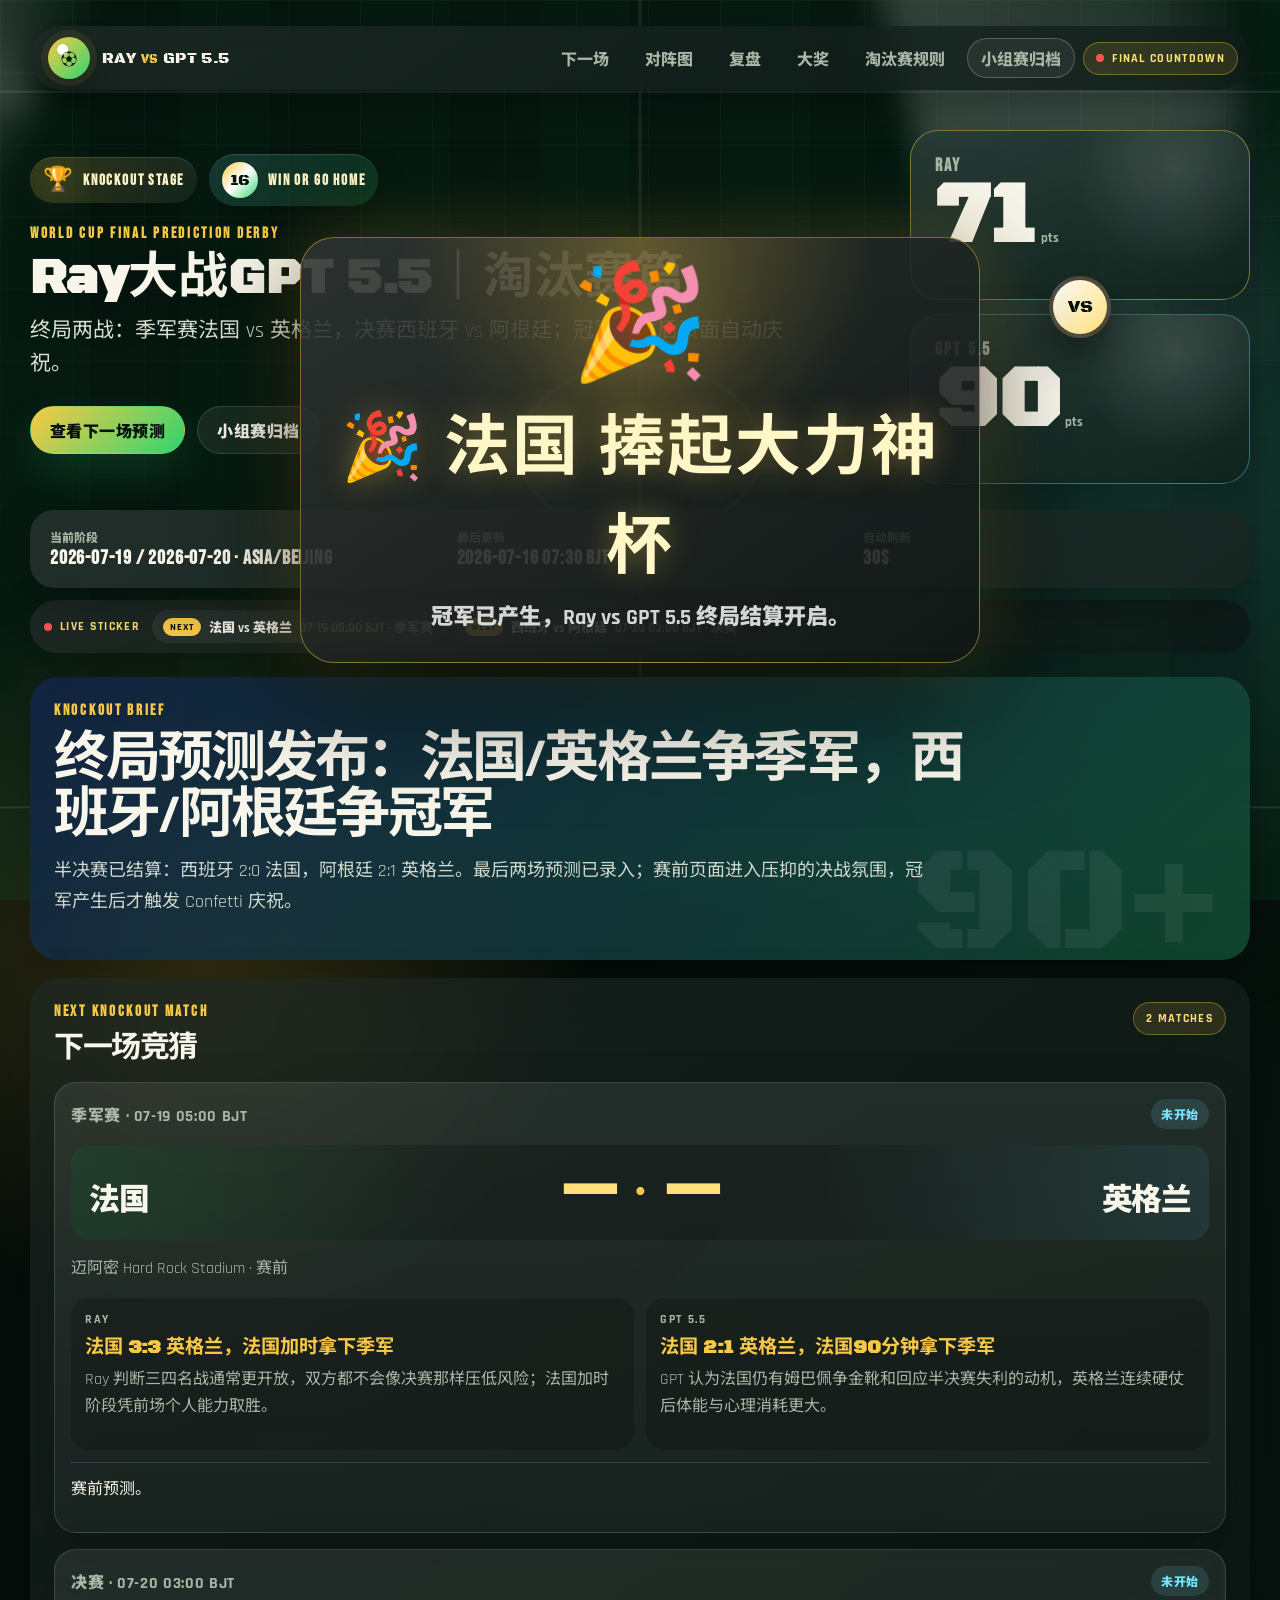
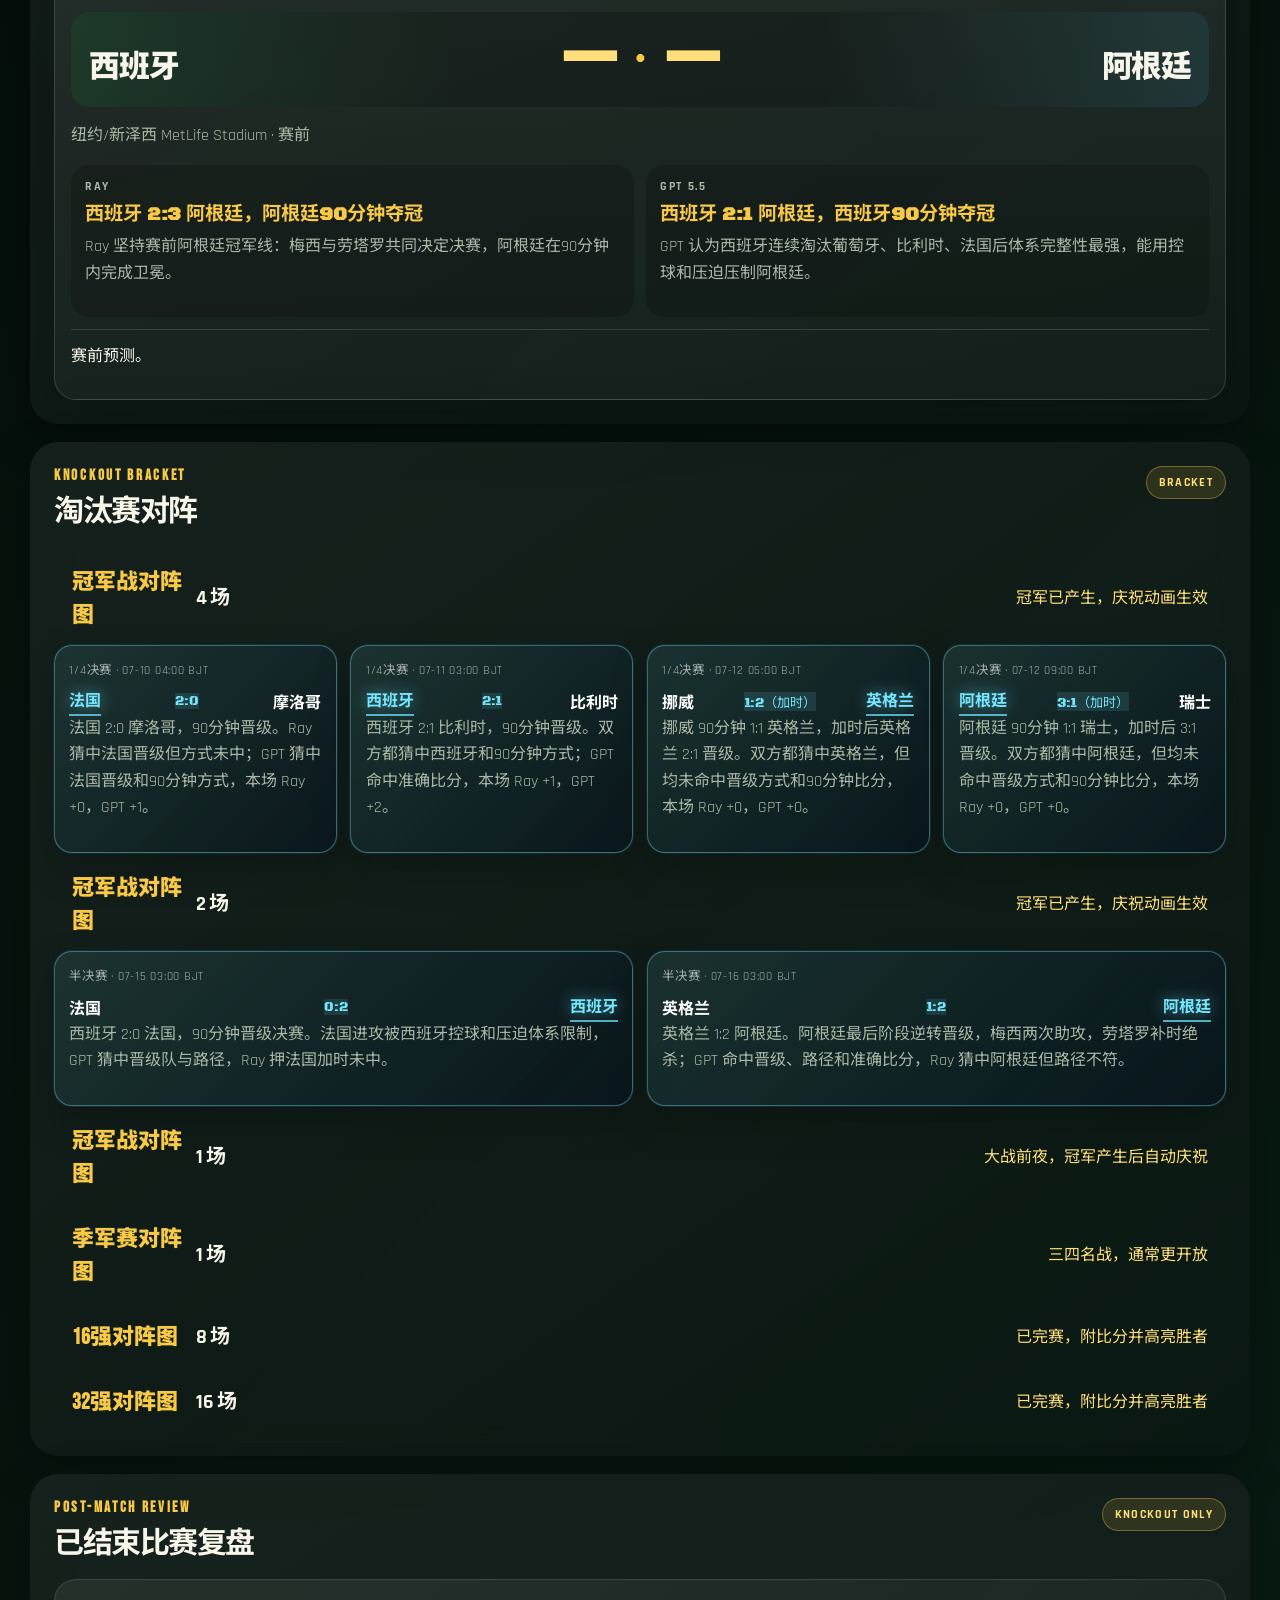
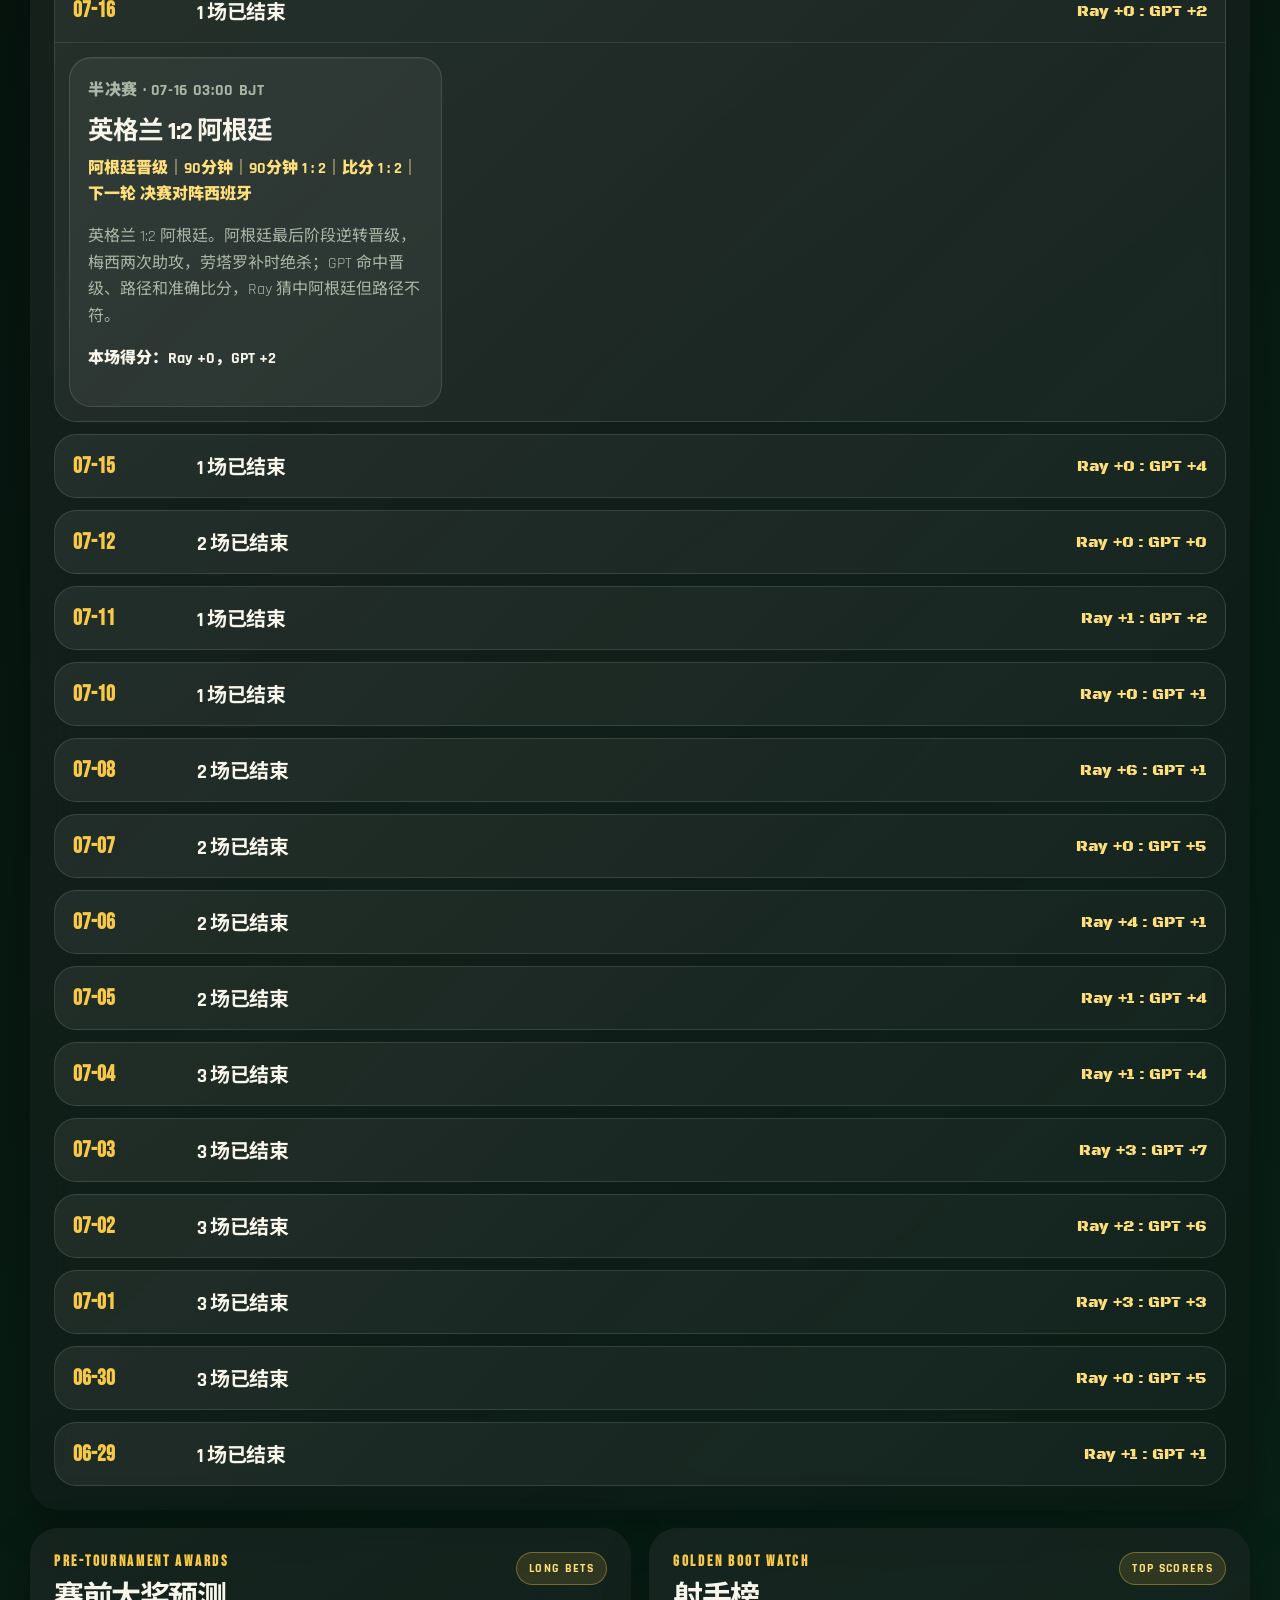
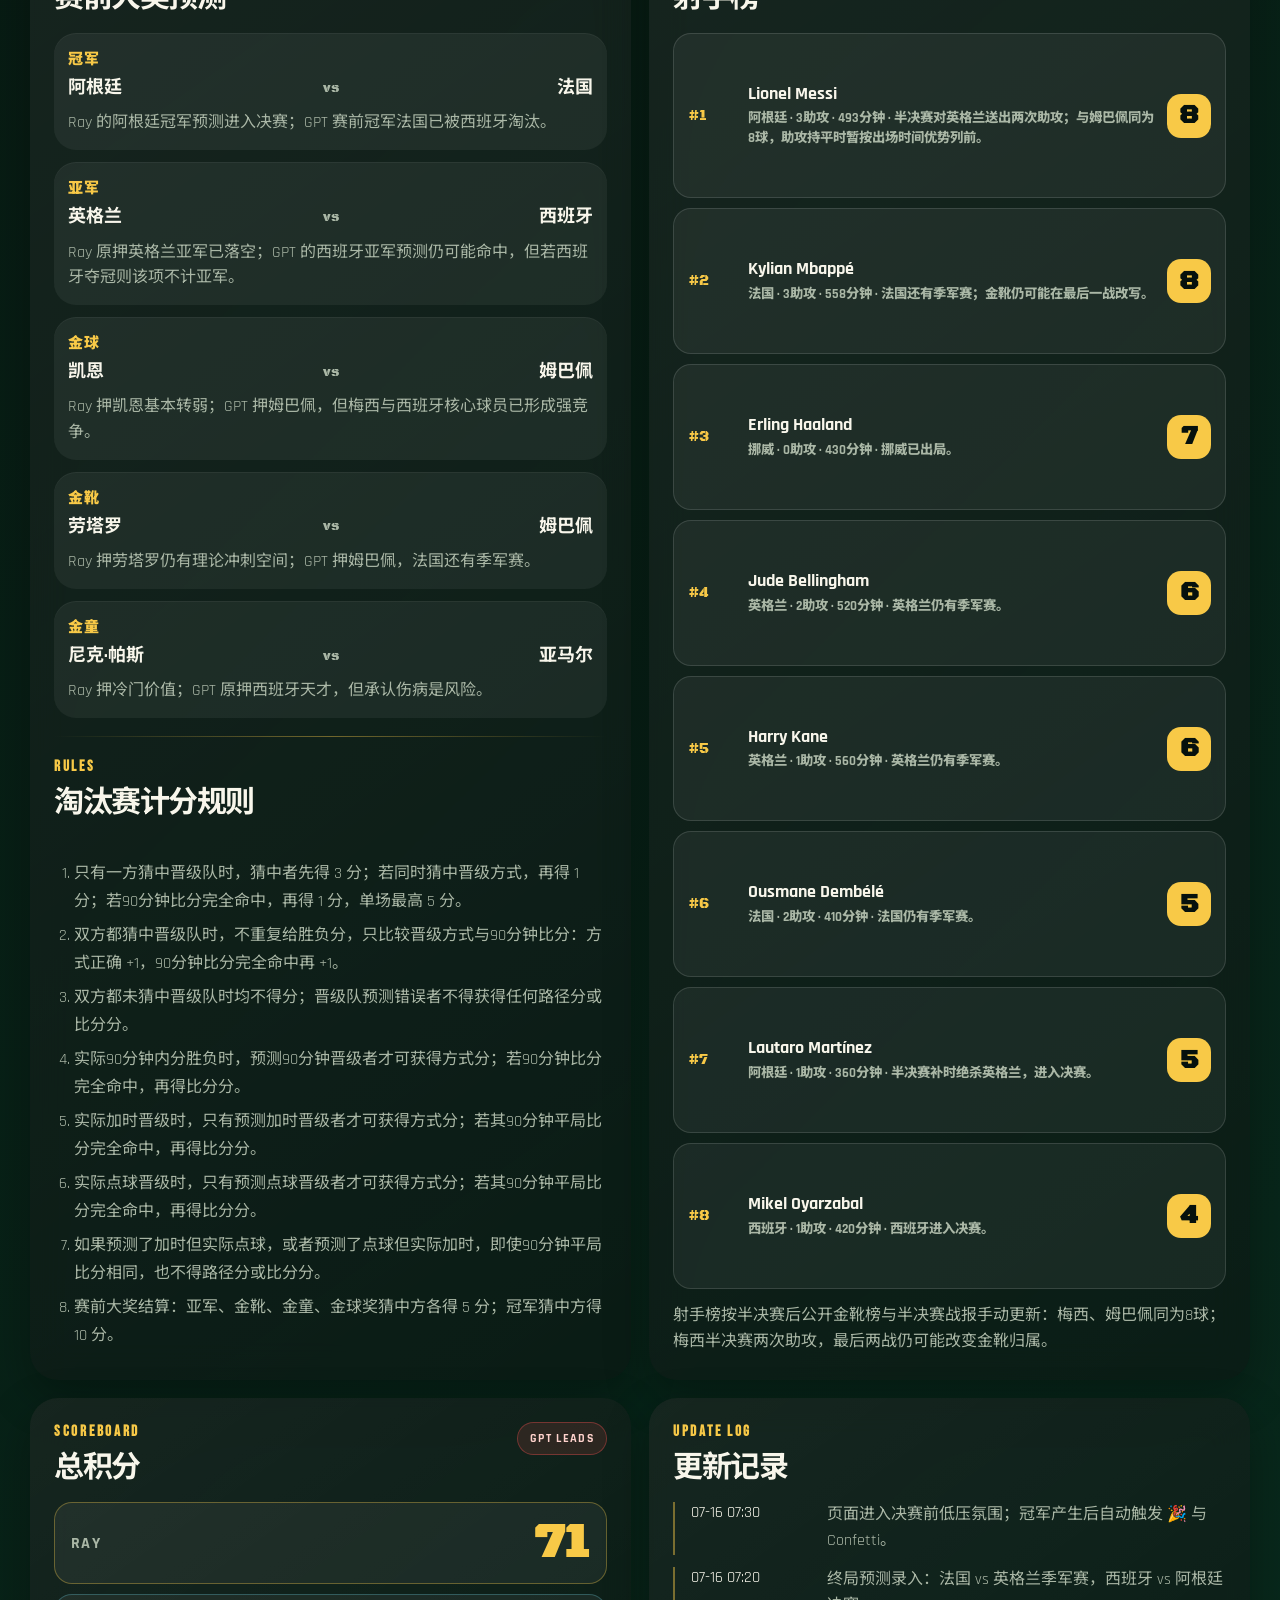
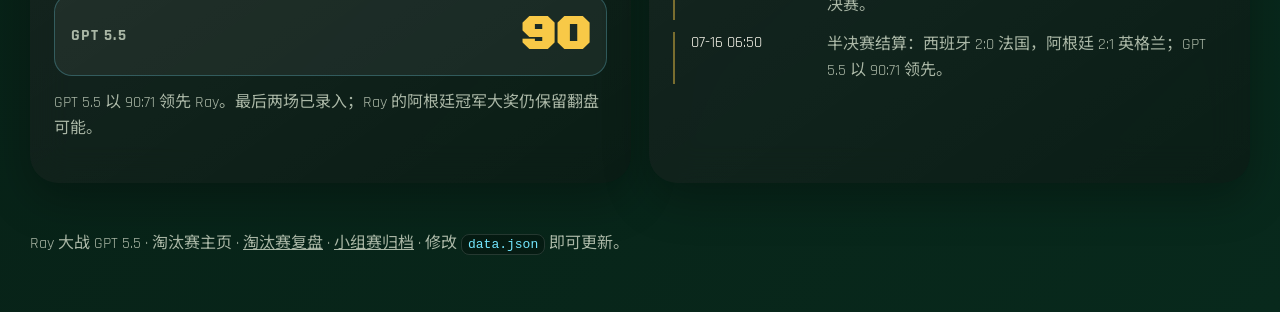
==== index.html @ fc18937c "add final predictions and celebration mode" ====
<!doctype html>
<html lang="zh-CN">
<head>
  <meta charset="utf-8" />
  <meta name="viewport" content="width=device-width, initial-scale=1" />
  <title>Ray大战GPT 5.5｜淘汰赛篇</title>
  <meta name="description" content="Ray 与 GPT 5.5 的世界杯淘汰赛竞猜主页。" />
  <link rel="preconnect" href="https://fonts.googleapis.com">
  <link rel="preconnect" href="https://fonts.gstatic.com" crossorigin>
  <link href="https://fonts.googleapis.com/css2?family=Black+Ops+One&family=Bebas+Neue&family=Rajdhani:wght@500;600;700&family=Noto+Sans+SC:wght@400;500;700;900&display=swap" rel="stylesheet">
  <link rel="stylesheet" href="style.css?v=final-countdown-20260716" />

  <style id="semifinal-bracket-cyan-overrides">
    .bracket-card.has-winner {
      border-color: rgba(116, 231, 255, .38);
      background: linear-gradient(135deg, rgba(116, 231, 255, .105), rgba(4, 18, 32, .50));
      box-shadow: 0 0 0 1px rgba(116, 231, 255, .08), 0 16px 40px rgba(0, 0, 0, .20);
    }
    .bracket-card .winner {
      color: #74e7ff;
      text-shadow: 0 0 16px rgba(116, 231, 255, .58);
      border-bottom: 2px solid rgba(116, 231, 255, .72);
      padding-bottom: 2px;
    }
    .bracket-card.has-winner .vs-mini {
      color: #74e7ff;
      border-color: rgba(116, 231, 255, .36);
      background: rgba(116, 231, 255, .12);
    }
    .bracket-round-section[open] .review-day-summary {
      border-bottom-color: rgba(116, 231, 255, .22);
    }
  </style>

  <style id="final-countdown-and-confetti">
    body.final-countdown {
      background:
        radial-gradient(circle at 50% -10%, rgba(255, 255, 255, 0.10), transparent 28rem),
        radial-gradient(circle at 18% 18%, rgba(255, 82, 82, 0.22), transparent 25rem),
        radial-gradient(circle at 82% 12%, rgba(116, 231, 255, 0.15), transparent 24rem),
        linear-gradient(135deg, #030407 0%, #14080d 43%, #07131d 100%);
    }
    body.final-countdown .hero-copy::after {
      content: "FINAL PRESSURE";
      position: absolute;
      left: 0;
      bottom: 0;
      font-family: var(--display);
      letter-spacing: .16em;
      color: rgba(255, 82, 82, .28);
      font-size: clamp(28px, 7vw, 88px);
      line-height: .8;
      pointer-events: none;
      mix-blend-mode: screen;
      filter: blur(.2px);
    }
    body.final-countdown .headline-panel {
      background: linear-gradient(135deg, rgba(88, 12, 30, .82), rgba(8, 34, 52, .70));
      border-color: rgba(255, 82, 82, .24);
      box-shadow: 0 0 0 1px rgba(255, 82, 82, .07), 0 30px 90px rgba(0,0,0,.45);
    }
    body.final-countdown .live-pill {
      border-color: rgba(255,82,82,.46);
      color: #ffd8d8;
      background: rgba(255,82,82,.14);
    }
    body.final-countdown .pulse {
      background: #ff5252;
      animation-duration: .85s;
    }
    body.final-countdown .panel {
      border-color: rgba(255, 255, 255, .10);
    }
    .champion-celebration[hidden] { display: none !important; }
    .champion-celebration {
      position: fixed;
      inset: 0;
      z-index: 9999;
      display: grid;
      place-items: center;
      pointer-events: none;
      background: radial-gradient(circle at 50% 35%, rgba(255,255,255,.20), rgba(0,0,0,.62) 72%);
      transition: background .8s ease, opacity .8s ease;
    }
    .champion-confetti-canvas {
      position: absolute;
      inset: 0;
      width: 100%;
      height: 100%;
    }
    .celebration-card {
      position: relative;
      z-index: 1;
      width: min(680px, calc(100% - 36px));
      border: 1px solid rgba(248, 201, 71, .45);
      border-radius: 34px;
      padding: 34px 30px 30px;
      text-align: center;
      background:
        radial-gradient(circle at 50% 0%, rgba(248,201,71,.28), transparent 44%),
        linear-gradient(145deg, rgba(255,255,255,.16), rgba(255,255,255,.05)),
        rgba(3, 8, 6, .88);
      box-shadow: 0 35px 110px rgba(0,0,0,.58), 0 0 70px rgba(248,201,71,.24);
      animation: championPop .72s cubic-bezier(.2,1.2,.2,1) both;
    }
    .celebration-emoji {
      display: block;
      font-size: clamp(54px, 12vw, 112px);
      line-height: 1;
      margin-bottom: 8px;
      filter: drop-shadow(0 18px 42px rgba(248,201,71,.35));
    }
    .celebration-title {
      margin: 0 0 8px;
      font-family: var(--display);
      font-size: clamp(30px, 6vw, 66px);
      letter-spacing: .03em;
      color: #fff7c8;
      text-shadow: 0 0 30px rgba(248,201,71,.36);
    }
    .celebration-copy {
      margin: 0;
      color: rgba(255,255,255,.82);
      font-size: clamp(16px, 2vw, 22px);
      font-weight: 900;
    }
    .champion-celebration.settled {
      background: transparent;
    }
    .champion-celebration.settled .celebration-card {
      transform: translateY(-36vh) scale(.76);
      opacity: .78;
      transition: transform .9s ease, opacity .9s ease;
    }
    @keyframes championPop {
      from { opacity: 0; transform: translateY(24px) scale(.92); }
      to { opacity: 1; transform: translateY(0) scale(1); }
    }
    @media (max-width: 640px) {
      .champion-celebration.settled .celebration-card { transform: translateY(-34vh) scale(.70); }
    }
  </style>

</head>
<body>

  <div class="champion-celebration" id="championCelebration" hidden aria-live="polite">
    <canvas class="champion-confetti-canvas" id="confettiCanvas" aria-hidden="true"></canvas>
    <div class="celebration-card">
      <span class="celebration-emoji" aria-hidden="true">🎉</span>
      <h2 class="celebration-title" id="celebrationTitle">冠军诞生</h2>
      <p class="celebration-copy" id="celebrationCopy">World Cup champion confirmed.</p>
    </div>
  </div>

  <div class="stadium-light light-left" aria-hidden="true"></div>
  <div class="stadium-light light-right" aria-hidden="true"></div>
  <div class="pitch-overlay" aria-hidden="true"></div>

  <header class="hero" id="top">
    <nav class="topbar">
      <a class="brand" href="#top" aria-label="返回顶部">
        <span class="brand-mark">⚽</span>
        <span class="brand-copy">Ray <em>vs</em> GPT 5.5</span>
      </a>
      <div class="topbar-actions">
        <a href="#next" class="nav-link">下一场</a>
        <a href="#bracket" class="nav-link">对阵图</a>
        <a href="#reviews" class="nav-link">复盘</a>
        <a href="#awards" class="nav-link">大奖</a>
        <a href="#rules" class="nav-link">淘汰赛规则</a>
        <a href="archive.html" class="nav-link archive-nav">小组赛归档</a>
        <span class="live-pill"><span class="pulse"></span><span id="liveStatus">KNOCKOUT</span></span>
      </div>
    </nav>

    <section class="hero-grid">
      <div class="hero-copy">
        <div class="hero-emblems" aria-label="世界杯标志区">
          <div class="trophy-mark" title="大力神杯">
            <span class="trophy-cup">🏆</span>
            <span class="trophy-text">KNOCKOUT STAGE</span>
          </div>
          <div class="host-logo" title="美加墨世界杯">
            <span class="wc26">16</span>
            <span class="host-text">WIN OR GO HOME</span>
          </div>
        </div>
        <p class="eyebrow" id="tagline">World Cup Knockout Prediction Derby</p>
        <h1 id="pageTitle">Ray大战GPT 5.5｜淘汰赛篇</h1>
        <p class="subtitle" id="pageSubtitle">1/4决赛开战：8强预测已录入，比分与战报继续自动更新。</p>
        <div class="hero-actions">
          <a href="#next" class="button primary">查看下一场预测</a>
          <a href="archive.html" class="button ghost">小组赛归档</a>
        </div>
      </div>

      <aside class="score-tower" aria-label="总积分">
        <div class="score-card ray">
          <span class="label">Ray</span>
          <strong id="rayTotal">0</strong>
          <small>pts</small>
        </div>
        <div class="versus">VS</div>
        <div class="score-card gpt">
          <span class="label">GPT 5.5</span>
          <strong id="gptTotal">0</strong>
          <small>pts</small>
        </div>
      </aside>
    </section>

    <div class="meta-strip">
      <div><span class="meta-label">当前阶段</span><strong id="activeDay">—</strong></div>
      <div><span class="meta-label">最后更新</span><strong id="updatedAt">—</strong></div>
      <div><span class="meta-label">自动刷新</span><strong id="refreshInfo">—</strong></div>
    </div>

    <section class="live-ticker" aria-label="淘汰赛实时贴纸">
      <div class="live-ticker-inner">
        <span class="live-ticker-label"><span class="pulse"></span> LIVE STICKER</span>
        <div class="live-ticker-track" id="liveTicker"></div>
      </div>
    </section>
  </header>

  <main class="layout knockout-layout">
    <section class="panel headline-panel wide" id="briefing">
      <div class="section-kicker">Knockout brief</div>
      <h2 id="headline">淘汰赛准备中。</h2>
      <p id="brief">页面会读取 data.json 中的淘汰赛预测。</p>
    </section>

    <section class="panel wide" id="next">
      <div class="section-head">
        <div>
          <div class="section-kicker">Next knockout match</div>
          <h2>下一场竞猜</h2>
        </div>
        <span class="badge" id="matchCount">0 matches</span>
      </div>
      <div class="knockout-match-list" id="matchList"></div>
    </section>

    <section class="panel wide" id="bracket">
      <div class="section-head">
        <div>
          <div class="section-kicker">Knockout bracket</div>
          <h2>淘汰赛对阵</h2>
        </div>
        <span class="badge">Bracket</span>
      </div>
      <div class="bracket-sections" id="bracketGrid"></div>
    </section>

    <section class="panel wide" id="reviews">
      <div class="section-head">
        <div>
          <div class="section-kicker">Post-match review</div>
          <h2>已结束比赛复盘</h2>
        </div>
        <span class="badge">Knockout only</span>
      </div>
      <div class="review-list knockout-review-list" id="knockoutReviewList"></div>
    </section>

    <section class="panel equal-panel awards-rules-panel" id="awards">
      <div class="section-head">
        <div>
          <div class="section-kicker">Pre-tournament awards</div>
          <h2>赛前大奖预测</h2>
        </div>
        <span class="badge">Long bets</span>
      </div>
      <div class="award-grid compact-award-grid" id="awardGrid"></div>

      <div class="panel-divider" aria-hidden="true"></div>

      <div class="section-head compact-head" id="rules">
        <div>
          <div class="section-kicker">Rules</div>
          <h2>淘汰赛计分规则</h2>
        </div>
      </div>
      <ol class="rules-list compact-rules" id="rulesList"></ol>
    </section>

    <section class="panel equal-panel scorers-panel" id="scorers">
      <div class="section-head">
        <div>
          <div class="section-kicker">Golden boot watch</div>
          <h2>射手榜</h2>
        </div>
        <span class="badge">Top scorers</span>
      </div>
      <div class="scorer-list" id="scorerList"></div>
      <p class="microcopy scorer-source" id="scorerSource">射手榜待更新。</p>
    </section>

    <section class="panel equal-panel" id="scoreboard">
      <div class="section-head">
        <div>
          <div class="section-kicker">Scoreboard</div>
          <h2>总积分</h2>
        </div>
        <span class="badge hot" id="leaderBadge">Score</span>
      </div>
      <div class="leaderboard scoreboard-final">
        <div class="leader-row ray-row"><span>Ray</span><strong id="rayBoard">0</strong></div>
        <div class="leader-row gpt-row"><span>GPT 5.5</span><strong id="gptBoard">0</strong></div>
      </div>
      <p class="microcopy" id="leaderComment">小组赛归档后进入淘汰赛。</p>
    </section>

    <section class="panel equal-panel" id="updates">
      <div class="section-head">
        <div>
          <div class="section-kicker">Update log</div>
          <h2>更新记录</h2>
        </div>
      </div>
      <div id="updateLog" class="timeline"></div>
    </section>
  </main>

  <footer class="footer">
    <p>Ray 大战 GPT 5.5 · 淘汰赛主页 · <a href="#reviews">淘汰赛复盘</a> · <a href="archive.html">小组赛归档</a> · 修改 <code>data.json</code> 即可更新。</p>
  </footer>

  <script>
    const FALLBACK_DATA = {
      site: { title: "Ray大战GPT 5.5｜淘汰赛篇", subtitle: "16强开战。", status: "KNOCKOUT", refresh_seconds: 30, tagline: "World Cup Knockout Prediction Derby" },
      meta: { updated_at: "—", active_day: "—", timezone: "Asia/Beijing" },
      headline: "淘汰赛准备中。",
      brief: "请检查 data.json 是否存在。",
      score_summary: { ray_total: 0, gpt_total: 0, leader_comment: "—" },
      knockout_rules: [],
      knockout_matches: [],
      bracket: [],
      live_ticker: [],
      top_scorers: [],
      tournament_picks: [],
      update_log: []
    };

    let refreshTimer = null;

    function text(value, fallback = "—") {
      return value === undefined || value === null || value === "" ? fallback : String(value);
    }

    function create(tag, className, content) {
      const el = document.createElement(tag);
      if (className) el.className = className;
      if (content !== undefined) el.textContent = content;
      return el;
    }

    function normalizeMethod(method) {
      if (method === "extra") return "extra_time";
      if (method === "pens" || method === "shootout") return "penalties";
      return method || null;
    }

    function methodLabel(method) {
      const m = normalizeMethod(method);
      return m === "90" ? "90分钟" : m === "extra_time" ? "加时" : m === "penalties" ? "点球" : "未定";
    }

    function scoreComplete(score) {
      return !!score && score.home_score !== null && score.home_score !== undefined && score.away_score !== null && score.away_score !== undefined;
    }

    function scoreLabel(score) {
      if (!scoreComplete(score)) return "—";
      return `${score.home_score} : ${score.away_score}`;
    }

    function compactScoreLabel(score) {
      if (!scoreComplete(score)) return "—";
      return `${score.home_score}:${score.away_score}`;
    }

    function firstScore(...scores) {
      return scores.find(scoreComplete) || null;
    }

    function scoreSide(score, side) {
      if (!scoreComplete(score)) return "—";
      return side === "home" ? String(score.home_score) : String(score.away_score);
    }

    function penaltySide(score, side) {
      if (!scoreComplete(score)) return null;
      return side === "home" ? String(score.home_score) : String(score.away_score);
    }

    function scoreTextFromString(raw) {
      const value = String(raw || "").trim();
      if (!value) return "";
      return value.replace(/-/g, ":").replace(/\s+/g, " ");
    }

    function matchScoreText(source) {
      if (!source) return "";
      const actual = source.actual || {};
      const method = normalizeMethod(actual.method || source.method);
      const main = firstScore(actual.live_score, actual.final_score, source.score_obj);
      let base = "";
      if (scoreComplete(main)) base = `${source.home} ${compactScoreLabel(main)} ${source.away}`;
      else if (typeof source.score === "string" && source.score.trim()) base = `${source.home} ${scoreTextFromString(source.score)} ${source.away}`;
      else base = `${source.home} vs ${source.away}`;
      const pens = actual.penalties_score || source.penalties_score || source.shootout_score;
      if (scoreComplete(pens)) base += `，点球 ${compactScoreLabel(pens)}`;
      if (method === "extra_time") base += "，加时";
      if (method === "penalties" && !scoreComplete(pens)) base += "，点球大战";
      if (actual.advancing_team || source.winner) base += `，${actual.advancing_team || source.winner}晋级`;
      return base;
    }

    function scoreBreakdown(actual) {
      actual = actual || {};
      const method = normalizeMethod(actual.method);
      if (!actual.advancing_team) return "赛前";
      const parts = [`${actual.advancing_team}晋级`, methodLabel(method)];
      if (scoreComplete(actual.regulation_score)) parts.push(`90分钟 ${scoreLabel(actual.regulation_score)}`);
      if ((method === "extra_time" || method === "penalties") && scoreComplete(actual.extra_time_score || actual.final_score)) {
        parts.push(`120分钟 ${scoreLabel(actual.extra_time_score || actual.final_score)}`);
      } else if (method === "90" && scoreComplete(actual.final_score)) {
        parts.push(`比分 ${scoreLabel(actual.final_score)}`);
      }
      if (method === "penalties" && scoreComplete(actual.penalties_score)) parts.push(`点球 ${scoreLabel(actual.penalties_score)}`);
      if (actual.next_match) parts.push(/^对阵|^将对阵/.test(String(actual.next_match)) ? `下一轮${actual.next_match}` : `下一轮 ${actual.next_match}`);
      return parts.join("｜");
    }

    function predictionLine(pred) {
      if (!pred) return "预测待填写";
      if (pred.label) return pred.label;
      const main = `${text(pred.advancing_team)}晋级｜${methodLabel(pred.method)}`;
      const reg = scoreComplete(pred.regulation_score) ? `｜90分钟 ${scoreLabel(pred.regulation_score)}` : "";
      const pens = scoreComplete(pred.penalties_score) ? `｜点球 ${scoreLabel(pred.penalties_score)}` : "";
      return main + reg + pens;
    }

    function actualLine(match) {
      return scoreBreakdown(match && match.actual);
    }

    function scoreNode(match, side) {
      const actual = (match && match.actual) || {};
      const box = create("strong", "score score-stack");
      const main = create("span", "main-score", scoreSide(firstScore(actual.live_score, actual.final_score), side));
      box.appendChild(main);
      if (scoreComplete(actual.penalties_score)) {
        box.appendChild(create("span", "penalty-score", `点 ${penaltySide(actual.penalties_score, side)}`));
      } else if ((normalizeMethod(actual.method) === "extra_time" || normalizeMethod(actual.method) === "penalties") && scoreComplete(actual.regulation_score)) {
        box.appendChild(create("span", "penalty-score", `90' ${scoreSide(actual.regulation_score, side)}`));
      }
      return box;
    }

    function statusClass(match) {
      if (match && match.actual && match.actual.advancing_team) return "finished";
      if (/进行|直播|live|加时|点球/i.test(String(match && match.status || ""))) return "live";
      return "pending";
    }

    function parseBjDateTime(value) {
      const m = String(value || "").match(/(\d{2})-(\d{2})\s+(\d{2}):(\d{2})/);
      if (!m) return Number.POSITIVE_INFINITY;
      return Date.UTC(2026, Number(m[1]) - 1, Number(m[2]), Number(m[3]) - 8, Number(m[4]));
    }

    function parseReleaseTime(match) {
      if (!match) return null;
      if (match.release_at_utc) return new Date(match.release_at_utc).getTime();
      const raw = match.release_time_bjt || match.published_at_bjt || "";
      const m = String(raw).match(/(\d{4})-(\d{2})-(\d{2})\s+(\d{2}):(\d{2})/);
      if (!m) return null;
      return Date.UTC(Number(m[1]), Number(m[2]) - 1, Number(m[3]), Number(m[4]) - 8, Number(m[5]));
    }

    function predictionReleased(match) {
      if (!match) return false;
      if (match.published || match.predictions_published_at || match.published_at_bjt) return true;
      const t = parseReleaseTime(match);
      return t === null || Date.now() >= t;
    }

    function renderKnockoutMatch(match) {
      const card = create("article", "knockout-card");
      const top = create("div", "match-top");
      top.appendChild(create("span", "time", `${text(match.round)} · ${text(match.kickoff_local)}`));
      const statusBits = [text(match.status, "未开始")];
      if (!predictionReleased(match) && match.release_time_bjt) statusBits.push(`预测 ${match.release_time_bjt} 发布`);
      top.appendChild(create("span", `status ${statusClass(match)}`, statusBits.join(" · ")));
      card.appendChild(top);

      const teams = create("div", "teams");
      const home = create("div", "team");
      home.appendChild(create("span", "team-name", text(match.home)));
      home.appendChild(scoreNode(match, "home"));
      const away = create("div", "team away");
      away.appendChild(scoreNode(match, "away"));
      away.appendChild(create("span", "team-name", text(match.away)));
      teams.appendChild(home);
      teams.appendChild(create("div", "center-dot", "·"));
      teams.appendChild(away);
      card.appendChild(teams);

      const meta = create("p", "microcopy", `${text(match.venue, "")}${match.venue ? " · " : ""}${actualLine(match)}`);
      card.appendChild(meta);

      if (predictionReleased(match)) {
        const grid = create("div", "prediction-grid knockout-prediction-grid");
        [["Ray", match.ray_prediction, "ray-pick"], ["GPT 5.5", match.gpt_prediction, "gpt-pick"]].forEach(([name, pred, cls]) => {
          const box = create("div", "prediction-card");
          box.appendChild(create("span", "predictor", name));
          box.appendChild(create("strong", `pred-score ${cls}`, predictionLine(pred)));
          box.appendChild(create("p", "", pred && pred.reason ? pred.reason : "理由待填写。"));
          grid.appendChild(box);
        });
        card.appendChild(grid);
      } else {
        card.appendChild(create("p", "inline-review", `预测池已录入，将在 ${text(match.release_time_bjt, "约定时间")} 显示。`));
      }

      if (match.review && match.review !== "预测待发布。") card.appendChild(create("p", "inline-review", match.review));
      if (match.manual_points) card.appendChild(create("p", "points-line", `本场得分：Ray +${match.manual_points.ray || 0}，GPT +${match.manual_points.gpt || 0}`));
      return card;
    }

    function matchKey(source) {
      const rawId = source && source.id !== undefined && source.id !== null ? String(source.id) : "";
      const espn = source && (source.espn_id || (/^\d+$/.test(rawId) ? rawId : ""));
      return espn ? String(espn) : `${source && source.home ? source.home : ""}__${source && source.away ? source.away : ""}`;
    }

    function isFinishedMatch(source) {
      if (!source) return false;
      if (source.actual && source.actual.advancing_team) return true;
      return /已结束|完场|complete|final/i.test(String(source.status || ""));
    }

    function isLiveMatch(source) {
      if (!source || isFinishedMatch(source)) return false;
      return /进行|直播|live|加时|点球|pen/i.test(String(source.status || ""));
    }

    function tickerItemsFromMatches(data) {
      const seen = new Set();
      const items = [];
      const add = (source) => {
        if (!source || !source.home || !source.away) return;
        if (isFinishedMatch(source)) return;
        const live = isLiveMatch(source);
        const key = matchKey(source);
        if (seen.has(key)) return;
        seen.add(key);
        const detailParts = [];
        if (source.kickoff_local) detailParts.push(source.kickoff_local);
        if (source.round || source.status) detailParts.push(source.round || source.status);
        items.push({
          type: live ? "live" : "next",
          label: live ? "LIVE" : "NEXT",
          text: matchScoreText(source),
          detail: detailParts.join(" · "),
          sortKey: parseBjDateTime(source.kickoff_local),
          rank: live ? 0 : 1
        });
      };
      (data.knockout_matches || []).forEach(add);
      (data.bracket || []).forEach(add);
      return items.sort((a, b) => a.rank - b.rank || a.sortKey - b.sortKey).slice(0, 6);
    }

    function renderLiveTicker(data) {
      const box = document.getElementById("liveTicker");
      if (!box) return;
      box.innerHTML = "";
      const items = tickerItemsFromMatches(data);
      if (!items.length) {
        box.appendChild(create("span", "live-ticker-item muted", "暂无正在进行或即将开始的淘汰赛"));
        return;
      }
      items.forEach(x => {
        const item = create("span", "live-ticker-item");
        item.appendChild(create("b", x.type || "next", String(x.label || "NEXT").toUpperCase()));
        item.appendChild(create("span", "ticker-score-text", text(x.text)));
        if (x.detail) item.appendChild(create("em", "", x.detail));
        box.appendChild(item);
      });
    }

    function renderTopScorers(data) {
      const box = document.getElementById("scorerList");
      if (!box) return;
      box.innerHTML = "";
      const list = data.top_scorers || [];
      if (!list.length) return box.appendChild(create("p", "empty", "射手榜待更新。"));
      list.slice(0, 8).forEach((s, i) => {
        const row = create("div", "scorer-row");
        row.appendChild(create("span", "scorer-rank", `#${s.rank || i + 1}`));
        const main = create("div", "scorer-main");
        main.appendChild(create("strong", "", text(s.player)));
        main.appendChild(create("small", "", `${text(s.team)} · ${text(s.assists, 0)}助攻 · ${text(s.minutes, "—")}分钟${s.note ? " · " + s.note : ""}`));
        row.appendChild(main);
        row.appendChild(create("b", "scorer-goals", text(s.goals, 0)));
        box.appendChild(row);
      });
      document.getElementById("scorerSource").textContent = data.top_scorers_source || "射手榜待更新。";
    }

    function renderAwards(data) {
      const box = document.getElementById("awardGrid");
      if (!box) return;
      box.innerHTML = "";
      const list = data.tournament_picks || [];
      if (!list.length) return box.appendChild(create("p", "empty", "赛前大奖预测待恢复。"));
      list.forEach(item => {
        const card = create("article", "award-card");
        card.appendChild(create("span", "award-name", text(item.name)));
        const duel = create("div", "duel");
        duel.appendChild(create("strong", "", text(item.ray)));
        duel.appendChild(create("span", "vs-mini", "vs"));
        duel.appendChild(create("strong", "", text(item.gpt)));
        card.appendChild(duel);
        card.appendChild(create("p", "card-note", text(item.note, "")));
        box.appendChild(card);
      });
    }

    function reviewDayLabel(match) {
      const m = String(match.kickoff_local || "").match(/(\d{2})-(\d{2})/);
      return m ? `${m[1]}-${m[2]}` : "日期待定";
    }

    function resultTitle(match) {
      const actual = (match && match.actual) || {};
      const method = normalizeMethod(actual.method);
      if (!scoreComplete(actual.final_score)) return `${text(match.home)} vs ${text(match.away)}`;
      let title = `${text(match.home)} ${compactScoreLabel(actual.final_score)} ${text(match.away)}`;
      if (method === "penalties" && scoreComplete(actual.penalties_score)) title += `（点球 ${compactScoreLabel(actual.penalties_score)}）`;
      else if (method === "extra_time") title += "（加时）";
      return title;
    }

    function renderPostMatchReviews(data) {
      const box = document.getElementById("knockoutReviewList");
      if (!box) return;
      box.innerHTML = "";
      const finished = (data.knockout_matches || []).filter(m => m.actual && m.actual.advancing_team);
      if (!finished.length) return box.appendChild(create("p", "empty", "淘汰赛尚无已结束比赛。"));
      const groups = new Map();
      finished.slice().sort((a, b) => parseBjDateTime(a.kickoff_local) - parseBjDateTime(b.kickoff_local)).forEach(match => {
        const day = reviewDayLabel(match);
        if (!groups.has(day)) groups.set(day, []);
        groups.get(day).push(match);
      });
      const days = Array.from(groups.keys()).sort((a, b) => b.localeCompare(a));
      days.forEach((day, index) => {
        const matches = groups.get(day);
        const rayDay = matches.reduce((sum, m) => sum + Number((m.manual_points && m.manual_points.ray) || 0), 0);
        const gptDay = matches.reduce((sum, m) => sum + Number((m.manual_points && m.manual_points.gpt) || 0), 0);
        const details = document.createElement("details");
        details.className = "review-day knockout-review-day";
        if (index === 0) details.open = true;
        const summary = create("summary", "review-day-summary");
        summary.appendChild(create("span", "", day));
        summary.appendChild(create("strong", "", `${matches.length} 场已结束`));
        summary.appendChild(create("em", "", `Ray +${rayDay} : GPT +${gptDay}`));
        details.appendChild(summary);
        const body = create("div", "review-day-body knockout-review-day-body");
        matches.slice().reverse().forEach(match => {
          const card = create("article", "review-card knockout-review-card");
          card.appendChild(create("span", "time", `${text(match.round)} · ${text(match.kickoff_local)}`));
          card.appendChild(create("h3", "", resultTitle(match)));
          card.appendChild(create("p", "review-result", actualLine(match)));
          card.appendChild(create("p", "", match.review || "复盘待补充。"));
          if (match.manual_points) card.appendChild(create("p", "points-line", `本场得分：Ray +${match.manual_points.ray || 0}，GPT +${match.manual_points.gpt || 0}`));
          body.appendChild(card);
        });
        details.appendChild(body);
        box.appendChild(details);
      });
    }

    function roundRank(round) {
      const value = String(round || "");
      if (value.includes("决赛") && !value.includes("季军")) return 0;
      if (value.includes("季军") || /third|3rd/i.test(value)) return 1;
      if (value.includes("半决") || /semi/i.test(value)) return 2;
      if (value.includes("8") || value.includes("1/4") || /quarter/i.test(value)) return 3;
      if (value.includes("16")) return 4;
      if (value.includes("32")) return 5;
      return 9;
    }

    function renderBracketCard(item) {
      const card = create("article", `bracket-card ${item.winner ? "has-winner" : ""}`);
      card.appendChild(create("span", "bracket-round", `${item.round || "淘汰赛"} · ${item.kickoff_local || "时间待定"}`));
      const row = create("div", "bracket-row");
      const home = create("strong", item.winner === item.home ? "winner" : "", text(item.home));
      const away = create("strong", item.winner === item.away ? "winner" : "", text(item.away));
      row.appendChild(home);
      row.appendChild(create("span", "vs-mini", item.score ? item.score : "vs"));
      row.appendChild(away);
      card.appendChild(row);
      card.appendChild(create("p", "microcopy", item.note || item.status || ""));
      return card;
    }

    function renderBracket(data) {
      const box = document.getElementById("bracketGrid");
      if (!box) return;
      box.innerHTML = "";
      const list = (data.bracket || []).slice();
      if (!list.length) return box.appendChild(create("p", "empty", "对阵图待填写。"));

      const groups = new Map();
      list.forEach(item => {
        const round = item.round || "淘汰赛";
        if (!groups.has(round)) groups.set(round, []);
        groups.get(round).push(item);
      });

      Array.from(groups.keys()).sort((a, b) => roundRank(a) - roundRank(b)).forEach((round, index) => {
        const details = document.createElement("details");
        details.className = "bracket-round-section";
        details.open = index <= 1;
        const matches = groups.get(round).slice().sort((a, b) => parseBjDateTime(a.kickoff_local) - parseBjDateTime(b.kickoff_local));
        const summary = create("summary", "review-day-summary");
        const isFinal = round.includes("决赛") && !round.includes("季军");
        const isThird = round.includes("季军") || /third|3rd/i.test(round);
        const isSemi = round.includes("半决") || /semi/i.test(round);
        const isQuarter = round.includes("1/4") || round.includes("8") || /quarter/i.test(round);
        const roundName = isFinal ? "冠军战对阵图" : isThird ? "季军赛对阵图" : isSemi ? "半决赛对阵图" : isQuarter ? "8强对阵图" : round.includes("16") ? "16强对阵图" : round.includes("32") ? "32强对阵图" : `${round}对阵图`;
        const finished = matches.every(item => item.status === "已结束" || item.winner);
        const roundNote = isFinal ? (finished ? "冠军已产生，庆祝动画生效" : "大战前夜，冠军产生后自动庆祝") : isThird ? (finished ? "季军归属已定" : "三四名战，通常更开放") : isSemi ? "已完赛，附比分并高亮胜者" : isQuarter ? "已完赛，附比分并高亮胜者" : (round.includes("16") || round.includes("32")) ? "已完赛，附比分并高亮胜者" : "淘汰赛对阵";
        summary.appendChild(create("span", "", roundName));
        summary.appendChild(create("strong", "", `${matches.length} 场`));
        summary.appendChild(create("em", "", roundNote));
        details.appendChild(summary);
        const grid = create("div", "bracket-grid");
        matches.forEach(item => grid.appendChild(renderBracketCard(item)));
        details.appendChild(grid);
        box.appendChild(details);
      });
    }

    function renderRules(data) {
      const list = document.getElementById("rulesList");
      list.innerHTML = "";
      (data.knockout_rules || []).forEach(rule => list.appendChild(create("li", "", rule)));
      if (!list.children.length) list.appendChild(create("li", "", "淘汰赛规则待填写。"));
    }

    function renderUpdateLog(data) {
      const box = document.getElementById("updateLog");
      box.innerHTML = "";
      const log = data.update_log || [];
      if (!log.length) return box.appendChild(create("p", "empty", "暂无更新。"));
      log.slice().reverse().forEach(item => {
        const row = create("div", "timeline-item");
        row.appendChild(create("time", "", text(item.time)));
        row.appendChild(create("p", "", text(item.text)));
        box.appendChild(row);
      });
    }


    let celebrationLaunched = false;

    function getFinalMatch(data) {
      return (data.knockout_matches || []).find(match => {
        const round = String(match.round || "");
        return (round.includes("决赛") && !round.includes("季军")) || String(match.espn_id || "") === "53452537";
      });
    }

    function getChampion(data) {
      const finalMatch = getFinalMatch(data);
      return finalMatch && finalMatch.actual && finalMatch.actual.advancing_team ? finalMatch.actual.advancing_team : null;
    }

    function setFinalAtmosphere(data) {
      const champion = getChampion(data);
      const hasFinal = !!getFinalMatch(data);
      document.body.classList.toggle("final-countdown", hasFinal && !champion);
      document.body.classList.toggle("champion-decided", !!champion);
      const celebration = document.getElementById("championCelebration");
      if (!celebration) return;
      if (!champion) {
        celebration.hidden = true;
        celebration.classList.remove("settled");
        return;
      }
      celebration.hidden = false;
      const title = document.getElementById("celebrationTitle");
      const copy = document.getElementById("celebrationCopy");
      if (title) title.textContent = `🎉 ${champion} 捧起大力神杯`;
      if (copy) copy.textContent = "冠军已产生，Ray vs GPT 5.5 终局结算开启。";
      if (!celebrationLaunched) {
        celebrationLaunched = true;
        launchConfetti();
        window.setTimeout(() => celebration.classList.add("settled"), 5600);
      }
    }

    function launchConfetti() {
      const canvas = document.getElementById("confettiCanvas");
      if (!canvas) return;
      const ctx = canvas.getContext("2d");
      const colors = ["#74e7ff", "#f8c947", "#32d56f", "#ff5252", "#ffffff", "#7aa7ff"];
      let width = canvas.width = window.innerWidth * window.devicePixelRatio;
      let height = canvas.height = window.innerHeight * window.devicePixelRatio;
      canvas.style.width = window.innerWidth + "px";
      canvas.style.height = window.innerHeight + "px";
      const scale = window.devicePixelRatio || 1;
      const particles = Array.from({ length: 190 }, (_, i) => ({
        x: Math.random() * width,
        y: -Math.random() * height * .55,
        r: (4 + Math.random() * 8) * scale,
        vx: (-2.5 + Math.random() * 5) * scale,
        vy: (3.2 + Math.random() * 6.8) * scale,
        rot: Math.random() * Math.PI,
        spin: (-.12 + Math.random() * .24),
        color: colors[i % colors.length],
        life: 1
      }));
      const started = performance.now();
      function draw(now) {
        const elapsed = now - started;
        ctx.clearRect(0, 0, width, height);
        particles.forEach(p => {
          p.x += p.vx;
          p.y += p.vy;
          p.vy += .045 * scale;
          p.rot += p.spin;
          p.life = Math.max(0, 1 - elapsed / 6200);
          ctx.save();
          ctx.globalAlpha = Math.min(1, p.life + .15);
          ctx.translate(p.x, p.y);
          ctx.rotate(p.rot);
          ctx.fillStyle = p.color;
          ctx.fillRect(-p.r / 2, -p.r / 3, p.r, p.r * .66);
          ctx.restore();
        });
        if (elapsed < 6500) requestAnimationFrame(draw);
        else ctx.clearRect(0, 0, width, height);
      }
      requestAnimationFrame(draw);
    }

    function render(data) {
      const site = data.site || FALLBACK_DATA.site;
      const meta = data.meta || FALLBACK_DATA.meta;
      document.title = site.title || FALLBACK_DATA.site.title;
      document.getElementById("pageTitle").textContent = site.title || FALLBACK_DATA.site.title;
      document.getElementById("pageSubtitle").textContent = site.subtitle || "";
      document.getElementById("tagline").textContent = site.tagline || FALLBACK_DATA.site.tagline;
      document.getElementById("liveStatus").textContent = site.status || "KNOCKOUT";
      setFinalAtmosphere(data);
      document.getElementById("activeDay").textContent = `${meta.active_day || "—"} · ${meta.timezone || ""}`;
      document.getElementById("updatedAt").textContent = meta.updated_at || "—";
      const refresh = Number(site.refresh_seconds || 30);
      document.getElementById("refreshInfo").textContent = `${refresh}s`;
      document.getElementById("headline").textContent = data.headline || FALLBACK_DATA.headline;
      document.getElementById("brief").textContent = data.brief || FALLBACK_DATA.brief;
      const totals = data.score_summary || FALLBACK_DATA.score_summary;
      document.getElementById("rayTotal").textContent = totals.ray_total || 0;
      document.getElementById("gptTotal").textContent = totals.gpt_total || 0;
      document.getElementById("rayBoard").textContent = totals.ray_total || 0;
      document.getElementById("gptBoard").textContent = totals.gpt_total || 0;
      document.getElementById("leaderComment").textContent = totals.leader_comment || "";
      document.getElementById("leaderBadge").textContent = Number(totals.ray_total || 0) >= Number(totals.gpt_total || 0) ? "Ray" : "GPT leads";

      const matches = (data.knockout_matches || [])
        .filter(m => !(m.actual && m.actual.advancing_team))
        .filter(predictionReleased)
        .sort((a, b) => parseBjDateTime(a.kickoff_local) - parseBjDateTime(b.kickoff_local));

      document.getElementById("matchCount").textContent = `${matches.length} match${matches.length === 1 ? "" : "es"}`;
      const list = document.getElementById("matchList");
      list.innerHTML = "";
      if (!matches.length) list.appendChild(create("p", "empty", data.prediction_release_note || "下一场预测待填写。"));
      matches.forEach(match => list.appendChild(renderKnockoutMatch(match)));

      renderLiveTicker(data);
      renderTopScorers(data);
      renderAwards(data);
      renderPostMatchReviews(data);
      renderBracket(data);
      renderRules(data);
      renderUpdateLog(data);

      if (refreshTimer) clearTimeout(refreshTimer);
      refreshTimer = setTimeout(loadData, Math.max(refresh, 10) * 1000);
    }

    async function loadData() {
      try {
        const res = await fetch("data.json?t=" + Date.now(), { cache: "no-store" });
        if (!res.ok) throw new Error("Failed to load data.json");
        render(await res.json());
      } catch (error) {
        console.error(error);
        render(FALLBACK_DATA);
      }
    }

    loadData();
  </script>
</body>
</html>
---- style.css ----
/* build: beijing-fix-20260615-0030 */
:root {
  --bg: #050807;
  --bg-2: #09130e;
  --panel: rgba(7, 21, 16, 0.76);
  --panel-strong: rgba(9, 30, 23, 0.92);
  --panel-soft: rgba(255, 255, 255, 0.055);
  --line: rgba(255, 255, 255, 0.13);
  --line-strong: rgba(255, 255, 255, 0.25);
  --text: #f8f6eb;
  --muted: #aab7a6;
  --muted-2: #78877c;
  --gold: #f8c947;
  --gold-2: #ffdf7a;
  --grass: #32d56f;
  --grass-dark: #0b5d38;
  --cyan: #74e7ff;
  --red: #ff5252;
  --blue: #7aa7ff;
  --orange: #ff8a3d;
  --shadow: 0 30px 90px rgba(0, 0, 0, 0.46);
  --shadow-soft: 0 16px 45px rgba(0, 0, 0, 0.28);
  --radius: 28px;
  --display: "Black Ops One", "Bebas Neue", "Noto Sans SC", system-ui, sans-serif;
  --condensed: "Bebas Neue", "Rajdhani", "Noto Sans SC", system-ui, sans-serif;
  --body: "Rajdhani", "Noto Sans SC", ui-sans-serif, system-ui, sans-serif;
}

* { box-sizing: border-box; }

html { scroll-behavior: smooth; }

body {
  min-height: 100vh;
  margin: 0;
  color: var(--text);
  font-family: var(--body);
  background:
    radial-gradient(circle at 50% -12%, rgba(255, 255, 255, 0.16), transparent 28rem),
    radial-gradient(circle at 16% 14%, rgba(248, 201, 71, 0.22), transparent 24rem),
    radial-gradient(circle at 90% 7%, rgba(116, 231, 255, 0.16), transparent 26rem),
    linear-gradient(135deg, #030806 0%, #07150f 42%, #08291c 100%);
  overflow-x: hidden;
}

body::before {
  content: "";
  position: fixed;
  inset: 0;
  z-index: -5;
  background:
    linear-gradient(100deg, rgba(255,255,255,0.035) 0 1px, transparent 1px 90px),
    repeating-linear-gradient(90deg, rgba(15,94,55,0.38) 0 90px, rgba(14,72,46,0.42) 90px 180px);
  opacity: 0.55;
}

body::after {
  content: "";
  position: fixed;
  inset: 0;
  z-index: -3;
  pointer-events: none;
  background-image:
    linear-gradient(rgba(255,255,255,0.04) 1px, transparent 1px),
    linear-gradient(90deg, rgba(255,255,255,0.035) 1px, transparent 1px);
  background-size: 72px 72px;
  mask-image: linear-gradient(to bottom, rgba(0,0,0,0.9), transparent 85%);
}

.stadium-light {
  position: fixed;
  top: -16vh;
  width: 50vw;
  height: 55vh;
  z-index: -4;
  pointer-events: none;
  filter: blur(16px);
  opacity: 0.42;
  background: conic-gradient(from 180deg, transparent, rgba(255,255,255,0.52), transparent 55%);
}

.light-left { left: -22vw; transform: rotate(16deg); }
.light-right { right: -22vw; transform: rotate(-16deg); }

.pitch-overlay {
  position: fixed;
  inset: 0;
  z-index: -2;
  pointer-events: none;
  opacity: 0.12;
  background:
    radial-gradient(ellipse at center, transparent 0 13%, #fff 13.2% 13.5%, transparent 13.75%),
    linear-gradient(90deg, transparent 49.85%, #fff 50%, transparent 50.15%),
    linear-gradient(transparent 10%, #fff 10.2%, transparent 10.4%),
    linear-gradient(transparent 89.5%, #fff 89.7%, transparent 89.9%);
}

h1, h2, h3, p { margin-top: 0; }
button, a { font: inherit; }
a { color: inherit; }

.hero, .layout, .footer {
  width: min(1220px, calc(100% - 40px));
  margin: 0 auto;
}

.hero { padding: 26px 0 10px; }

.topbar, .panel, .meta-strip {
  border: 0;
  background:
    linear-gradient(145deg, rgba(255,255,255,0.08), rgba(255,255,255,0.02)),
    var(--panel);
  backdrop-filter: blur(18px);
  box-shadow: var(--shadow-soft);
}

.panel {
  background: linear-gradient(145deg, rgba(255,255,255,0.065), rgba(255,255,255,0.018)), rgba(6, 18, 14, 0.64);
}


.topbar {
  display: flex;
  align-items: center;
  justify-content: space-between;
  gap: 14px;
  min-height: 64px;
  padding: 10px 12px 10px 18px;
  border-radius: 999px;
}

.brand {
  display: inline-flex;
  align-items: center;
  gap: 12px;
  text-decoration: none;
}

.brand-mark {
  display: grid;
  place-items: center;
  width: 42px;
  height: 42px;
  border-radius: 50%;
  color: #06110d;
  background:
    radial-gradient(circle at 35% 30%, #fff 0 13%, transparent 14%),
    linear-gradient(135deg, var(--gold), var(--grass));
  box-shadow: 0 0 0 7px rgba(248,201,71,0.08), 0 12px 34px rgba(0,0,0,0.4);
}

.brand-copy {
  font-family: var(--display);
  letter-spacing: 0.025em;
  text-transform: uppercase;
}
.brand-copy em { color: var(--gold); font-style: normal; font-size: 0.78em; }

.topbar-actions {
  display: flex;
  align-items: center;
  gap: 8px;
  flex-wrap: wrap;
  justify-content: flex-end;
}

.nav-link {
  display: inline-flex;
  align-items: center;
  min-height: 40px;
  padding: 0 13px;
  border: 1px solid transparent;
  border-radius: 999px;
  color: var(--muted);
  text-decoration: none;
  font-weight: 800;
}
.nav-link:hover { color: var(--text); border-color: var(--line); background: rgba(255,255,255,0.06); }

.live-pill, .badge {
  display: inline-flex;
  align-items: center;
  gap: 8px;
  border: 1px solid rgba(248, 201, 71, 0.36);
  border-radius: 999px;
  padding: 8px 12px;
  color: var(--gold-2);
  background: rgba(248, 201, 71, 0.12);
  font-size: 12px;
  font-weight: 900;
  letter-spacing: 0.11em;
  text-transform: uppercase;
}

.badge.hot { color: #ffd2cc; border-color: rgba(255,82,82,0.35); background: rgba(255,82,82,0.12); }

.pulse {
  width: 8px;
  height: 8px;
  border-radius: 50%;
  background: var(--red);
  box-shadow: 0 0 0 0 rgba(255, 82, 82, 0.78);
  animation: pulse 1.6s infinite;
}
@keyframes pulse { 70% { box-shadow: 0 0 0 12px rgba(255,82,82,0); } 100% { box-shadow: 0 0 0 0 rgba(255,82,82,0); } }

.hero-grid {
  display: grid;
  grid-template-columns: minmax(0, 1fr) 340px;
  gap: 24px;
  align-items: center;
  padding: 34px 0 20px;
}

.hero-copy {
  position: relative;
  padding: 30px 0 36px;
}

.eyebrow, .section-kicker {
  margin: 0 0 12px;
  color: var(--gold);
  font-family: var(--condensed);
  font-size: 15px;
  font-weight: 900;
  letter-spacing: 0.18em;
  text-transform: uppercase;
}

h1 {
  max-width: 100%;
  margin-bottom: 12px;
  white-space: nowrap;
  font-family: var(--display);
  font-size: clamp(30px, 4.1vw, 50px);
  line-height: 0.96;
  letter-spacing: 0.005em;
  text-shadow: 0 12px 40px rgba(0,0,0,0.42);
}

.subtitle {
  max-width: 760px;
  color: #d9ded2;
  font-size: clamp(16px, 1.75vw, 21px);
  line-height: 1.55;
}


.hero-emblems {
  display: flex;
  flex-wrap: wrap;
  align-items: center;
  gap: 12px;
  margin: 0 0 18px;
}
.trophy-mark,
.host-logo {
  display: inline-flex;
  align-items: center;
  gap: 10px;
  min-height: 44px;
  padding: 8px 13px;
  border-radius: 999px;
  background: linear-gradient(135deg, rgba(248,201,71,0.18), rgba(255,255,255,0.055));
  box-shadow: inset 0 1px 0 rgba(255,255,255,0.12), 0 14px 34px rgba(0,0,0,0.24);
}
.trophy-cup { font-size: 24px; filter: drop-shadow(0 8px 16px rgba(248,201,71,0.28)); }
.trophy-text,
.host-text {
  font-family: var(--condensed);
  font-weight: 900;
  letter-spacing: .12em;
  color: #fff3c4;
  font-size: 15px;
}
.host-logo { background: linear-gradient(135deg, rgba(116,231,255,0.14), rgba(50,213,111,0.14)); }
.wc26 {
  display: grid;
  place-items: center;
  width: 36px;
  height: 36px;
  border-radius: 50%;
  color: #06110d;
  background: linear-gradient(135deg, var(--gold), #fff, var(--grass));
  font-family: var(--display);
  font-size: 16px;
}

.hero-actions { display: flex; flex-wrap: wrap; gap: 12px; margin-top: 26px; }

.button {
  display: inline-flex;
  align-items: center;
  justify-content: center;
  min-height: 48px;
  padding: 0 19px;
  border: 1px solid var(--line);
  border-radius: 999px;
  text-decoration: none;
  font-weight: 900;
  letter-spacing: 0.03em;
}
.button.primary { color: #06110d; border-color: transparent; background: linear-gradient(135deg, var(--gold), var(--grass)); box-shadow: 0 18px 40px rgba(50,213,111,0.16); }
.button.ghost { background: rgba(255,255,255,0.07); }
.button:hover { transform: translateY(-1px); }

.score-tower { position: relative; display: grid; gap: 14px; }
.score-card {
  min-height: 170px;
  border: 1px solid var(--line);
  border-radius: var(--radius);
  padding: 24px;
  background:
    radial-gradient(circle at 78% 22%, rgba(255,255,255,0.12), transparent 34%),
    linear-gradient(160deg, rgba(255,255,255,0.12), rgba(255,255,255,0.025)),
    var(--panel-strong);
  box-shadow: var(--shadow-soft);
}

.panel {
  background: linear-gradient(145deg, rgba(255,255,255,0.065), rgba(255,255,255,0.018)), rgba(6, 18, 14, 0.64);
}

.score-card .label {
  display: block;
  color: var(--muted);
  font-family: var(--condensed);
  font-size: 18px;
  font-weight: 900;
  letter-spacing: 0.12em;
  text-transform: uppercase;
}
.score-card strong {
  display: inline-block;
  margin-top: 4px;
  font-family: var(--display);
  font-size: 86px;
  line-height: 0.88;
}
.score-card small { color: var(--muted); font-weight: 900; }
.score-card.ray { border-color: rgba(248,201,71,0.45); }
.score-card.gpt { border-color: rgba(116,231,255,0.34); }
.versus {
  position: absolute;
  left: 50%; top: 50%;
  display: grid; place-items: center;
  width: 62px; height: 62px;
  transform: translate(-50%, -50%);
  border: 4px solid rgba(5,8,7,0.7);
  border-radius: 50%;
  color: #06110d;
  background: linear-gradient(135deg, #fff, var(--gold-2));
  font-family: var(--display);
  font-size: 18px;
  box-shadow: 0 18px 42px rgba(0,0,0,0.42);
}

.meta-strip {
  display: grid;
  grid-template-columns: repeat(3, 1fr);
  overflow: hidden;
  border-radius: 24px;
}
.meta-strip > div { padding: 18px 20px; background: rgba(255,255,255,0.035); }
.meta-label { display: block; color: var(--muted); font-size: 12px; font-weight: 800; }
.meta-strip strong { font-family: var(--condensed); font-size: 20px; letter-spacing: 0.04em; }

.layout { display: grid; grid-template-columns: repeat(2, minmax(0, 1fr)); gap: 18px; padding: 8px 0 46px; }
.panel { border-radius: var(--radius); padding: 24px; }
.panel.wide { grid-column: 1 / -1; }

.headline-panel {
  grid-column: 1 / -1;
  position: relative;
  overflow: hidden;
  min-height: 210px;
  display: flex;
  flex-direction: column;
  justify-content: center;
  background:
    linear-gradient(120deg, rgba(248,201,71,0.19), transparent 44%),
    linear-gradient(300deg, rgba(50,213,111,0.18), transparent 62%),
    var(--panel);
}
.headline-panel::after {
  content: "90+";
  position: absolute;
  right: 24px;
  bottom: -20px;
  color: rgba(255,255,255,0.06);
  font-family: var(--display);
  font-size: 150px;
  line-height: 1;
}
.headline-panel h2 { max-width: 940px; margin-bottom: 12px; font-size: clamp(30px, 4.3vw, 58px); line-height: 1.02; letter-spacing: -0.05em; }
.headline-panel p { max-width: 880px; color: #d0d8cd; font-size: 18px; line-height: 1.7; }

.section-head { display: flex; justify-content: space-between; gap: 16px; align-items: flex-start; margin-bottom: 18px; }
.section-head h2 { margin-bottom: 0; font-size: 30px; line-height: 1.05; letter-spacing: -0.05em; }

.day-tabs { display: grid; grid-template-columns: repeat(5, minmax(0, 1fr)); gap: 12px; margin-bottom: 18px; }
.day-tab {
  width: 100%;
  min-height: 116px;
  cursor: pointer;
  border: 0;
  border-radius: 22px;
  padding: 14px;
  color: var(--text);
  text-align: left;
  background: rgba(255,255,255,0.055);
  transition: transform .18s ease, border-color .18s ease, background .18s ease;
}
.day-tab:hover, .day-tab.active { transform: translateY(-2px); border-color: rgba(248,201,71,0.55); background: rgba(248,201,71,0.10); }
.day-tab span { display: block; color: var(--gold); font-family: var(--condensed); font-size: 22px; font-weight: 900; }
.day-tab strong { display: block; margin: 4px 0 6px; font-family: var(--display); font-size: 34px; line-height: 1; }
.day-tab em { display: block; color: var(--muted); font-style: normal; line-height: 1.35; }
.day-detail { border: 0; border-radius: 24px; padding: 18px; background: rgba(0,0,0,0.17); }
.day-detail-head { display: flex; justify-content: space-between; align-items: flex-start; gap: 18px; margin-bottom: 14px; }
.day-detail-head h3 { margin-bottom: 8px; font-size: 30px; letter-spacing: -0.04em; }
.day-score { min-width: 144px; border: 1px solid rgba(248,201,71,0.35); border-radius: 20px; padding: 12px 14px; background: rgba(248,201,71,0.10); text-align: right; }
.day-score span { display: block; color: var(--muted); font-size: 12px; font-weight: 900; }
.day-score strong { font-family: var(--display); font-size: 34px; color: var(--gold); }
.day-match-grid { display: grid; gap: 12px; }

.award-grid, .group-grid { display: grid; grid-template-columns: repeat(2, minmax(0, 1fr)); gap: 12px; }
.award-card, .group-card, .match-card, .review-card {
  border: 0;
  border-radius: 22px;
  background: var(--panel-soft);
  box-shadow: inset 0 1px 0 rgba(255,255,255,0.05);
}
.award-card, .group-card { padding: 18px; }
.award-name { display: block; margin-bottom: 12px; color: var(--gold); font-family: var(--condensed); font-size: 18px; font-weight: 900; letter-spacing: 0.08em; text-transform: uppercase; }
.duel { display: grid; grid-template-columns: 1fr auto 1fr; align-items: center; gap: 10px; }
.duel strong { font-size: 22px; line-height: 1.2; }
.duel strong:last-child { text-align: right; }
.vs-mini { color: var(--muted); font-family: var(--display); font-size: 13px; }
.card-note { margin: 12px 0 0; color: var(--muted); line-height: 1.6; }

.group-title { margin-bottom: 14px; font-family: var(--display); color: var(--gold-2); letter-spacing: 0.03em; }
.group-pick { display: grid; grid-template-columns: 54px 1fr; gap: 10px; align-items: flex-start; margin: 10px 0; }
.group-name { color: var(--muted); font-weight: 900; }
.chips { display: flex; flex-wrap: wrap; gap: 7px; }
.team-chip { display: inline-flex; align-items: center; min-height: 30px; padding: 4px 9px; border-radius: 999px; font-weight: 800; }
.ray-chip { background: rgba(248,201,71,0.13); color: #ffecb0; border: 1px solid rgba(248,201,71,0.24); }
.gpt-chip { background: rgba(116,231,255,0.12); color: #ccf6ff; border: 1px solid rgba(116,231,255,0.22); }

.match-list { display: grid; gap: 14px; }
.match-card { padding: 18px; transition: transform .18s ease, border-color .18s ease, background .18s ease; }
.match-card:hover { transform: translateY(-2px); border-color: rgba(248,201,71,0.38); background: rgba(255,255,255,0.075); }
.match-card.compact { padding: 14px; }
.match-top, .teams { display: flex; align-items: center; justify-content: space-between; gap: 14px; }
.time { color: var(--muted); font-weight: 900; letter-spacing: 0.04em; }
.status { border-radius: 999px; padding: 6px 10px; font-size: 12px; font-weight: 900; letter-spacing: .06em; }
.status.pending { color: var(--cyan); background: rgba(116,231,255,0.13); }
.status.finished { color: #bdf7cf; background: rgba(50,213,111,0.13); }
.teams {
  margin: 16px 0;
  padding: 18px;
  border: 0;
  border-radius: 18px;
  background:
    linear-gradient(90deg, rgba(50,213,111,0.13), transparent 34%),
    linear-gradient(270deg, rgba(116,231,255,0.12), transparent 34%),
    rgba(0,0,0,0.2);
}
.team { display: flex; flex: 1; align-items: baseline; justify-content: space-between; gap: 12px; min-width: 0; }
.team.away { text-align: right; }
.team-name { font-size: clamp(21px, 2.4vw, 34px); font-weight: 950; letter-spacing: -0.04em; }
.score { font-family: var(--display); font-size: clamp(40px, 5vw, 68px); line-height: 1; color: var(--gold-2); }
.center-dot { color: var(--gold); font-family: var(--display); font-size: 36px; }
.prediction-grid { display: grid; grid-template-columns: repeat(2, minmax(0, 1fr)); gap: 12px; }
.prediction-card { min-height: 130px; border: 0; border-radius: 18px; padding: 14px; background: rgba(0,0,0,0.19); }
.predictor { display: block; color: var(--muted); font-size: 12px; font-weight: 900; letter-spacing: 0.14em; text-transform: uppercase; }
.pred-score { display: block; margin: 8px 0; color: var(--gold); font-family: var(--display); font-size: 34px; line-height: 1; }
.prediction-card p, .review-card p, .microcopy, .inline-review p { color: var(--muted); line-height: 1.65; }
.inline-review { margin-top: 12px; border-top: 1px solid var(--line); padding-top: 12px; }
.points-line { color: var(--text) !important; font-weight: 900; }

.review-list { display: grid; grid-template-columns: 1fr; gap: 12px; }
.review-day {
  border: 0;
  border-radius: 22px;
  background: rgba(255,255,255,0.055);
  overflow: hidden;
}
.review-day-summary {
  cursor: pointer;
  display: grid;
  grid-template-columns: 110px 1fr auto;
  gap: 14px;
  align-items: center;
  padding: 16px 18px;
  list-style: none;
}
.review-day-summary::-webkit-details-marker { display: none; }
.review-day-summary span { color: var(--gold); font-family: var(--condensed); font-size: 22px; font-weight: 900; }
.review-day-summary strong { font-size: 20px; letter-spacing: -0.02em; }
.review-day-summary em {
  min-width: 70px;
  text-align: center;
  font-family: var(--display);
  font-style: normal;
  color: var(--gold-2);
}
.review-day-body {
  display: grid;
  grid-template-columns: repeat(2, minmax(0,1fr));
  gap: 12px;
  padding: 0 14px 14px;
}

.review-card { padding: 18px; }
.review-card h3 { margin-bottom: 8px; }
.review-result { color: var(--gold-2) !important; font-weight: 900; }

.leaderboard { display: grid; gap: 10px; }
.leader-row { display: flex; align-items: center; justify-content: space-between; border: 1px solid var(--line); border-radius: 18px; padding: 16px; background: rgba(255,255,255,0.055); }
.leader-row span { color: var(--muted); font-weight: 900; letter-spacing: 0.08em; text-transform: uppercase; }
.leader-row strong { font-family: var(--display); font-size: 48px; color: var(--gold); line-height: 1; }
.ray-row { border-color: rgba(248,201,71,0.34); }
.gpt-row { border-color: rgba(116,231,255,0.25); }

.rules-list { padding-left: 1.25rem; color: var(--muted); line-height: 1.75; }
.rules-list li { margin: 8px 0; }
code { border: 1px solid var(--line); border-radius: 8px; padding: 2px 6px; color: var(--cyan); background: rgba(0,0,0,0.25); }
.timeline { display: grid; gap: 12px; }
.timeline-item { display: grid; grid-template-columns: 120px 1fr; gap: 16px; border-left: 2px solid rgba(248,201,71,0.45); padding-left: 16px; }
.timeline-time { color: var(--gold); font-weight: 900; }
.timeline-item p { margin-bottom: 0; color: var(--muted); line-height: 1.65; }
.empty { margin: 0; color: var(--muted); line-height: 1.7; }
.footer { padding: 0 0 42px; color: var(--muted); }

@media (max-width: 960px) {
  .hero-grid, .layout, .award-grid, .group-grid, .review-list, .prediction-grid, .review-day-body { grid-template-columns: 1fr; }
  .hero-copy { padding-bottom: 12px; }
  .score-tower { grid-template-columns: 1fr 1fr; }
  .score-card { min-height: 140px; }
  .score-card strong { font-size: 62px; }
  .day-tabs { grid-template-columns: repeat(2, minmax(0, 1fr)); }
  .meta-strip { grid-template-columns: 1fr; }
}

@media (max-width: 640px) {
  .hero, .layout, .footer { width: min(100% - 28px, 1220px); }
  .topbar { border-radius: 22px; align-items: flex-start; }
  .topbar-actions { justify-content: flex-start; }
  .nav-link { display: none; }
  h1 { font-size: clamp(24px, 8vw, 34px); white-space: nowrap; letter-spacing: 0; }
  .panel { padding: 18px; border-radius: 22px; }
  .section-head { display: block; }
  .badge { margin-top: 10px; }
  .day-tabs { grid-template-columns: 1fr; }
  .day-detail-head { display: block; }
  .day-score { margin-top: 12px; text-align: left; }
  .teams { display: grid; grid-template-columns: 1fr; }
  .team, .team.away { text-align: left; }
  .team.away { flex-direction: row-reverse; }
  .center-dot { display: none; }
  .timeline-item { grid-template-columns: 1fr; gap: 4px; }
  .brand-copy { font-size: 14px; }
  .review-day-summary { grid-template-columns: 1fr; gap: 4px; }
}

/* Live score ticker */
.live-ticker {
  margin: 12px 0 6px;
}

.live-ticker-inner {
  display: flex;
  align-items: center;
  gap: 12px;
  min-height: 48px;
  padding: 10px 14px;
  border-radius: 999px;
  background: linear-gradient(135deg, rgba(255,255,255,0.10), rgba(255,255,255,0.03)), rgba(2, 12, 9, 0.72);
  box-shadow: var(--shadow-soft);
  overflow: hidden;
}

.live-ticker-label {
  display: inline-flex;
  align-items: center;
  gap: 8px;
  flex: 0 0 auto;
  color: var(--gold-2);
  font-size: 12px;
  font-weight: 900;
  letter-spacing: 0.12em;
}

.live-ticker-track {
  display: flex;
  align-items: center;
  gap: 10px;
  min-width: 0;
  overflow-x: auto;
  scrollbar-width: none;
  white-space: nowrap;
}

.live-ticker-track::-webkit-scrollbar { display: none; }

.live-ticker-item {
  display: inline-flex;
  align-items: center;
  gap: 8px;
  flex: 0 0 auto;
  padding: 7px 11px;
  border-radius: 999px;
  background: rgba(255,255,255,0.06);
  color: var(--text);
  font-size: 13px;
  font-weight: 800;
}

.live-ticker-item b {
  border-radius: 999px;
  padding: 3px 7px;
  font-size: 10px;
  letter-spacing: 0.09em;
}

.live-ticker-item b.live { color: #06110d; background: var(--grass); }
.live-ticker-item b.next { color: #06110d; background: var(--gold); }
.live-ticker-item b.final { color: #e9f0e8; background: rgba(255,255,255,0.16); }
.live-ticker-item em { color: var(--muted); font-style: normal; }
.live-ticker-item.muted { color: var(--muted); }

@media (max-width: 720px) {
  .live-ticker-inner {
    align-items: flex-start;
    border-radius: 22px;
    flex-direction: column;
  }
  .live-ticker-track { width: 100%; }
}


/* Knockout phase additions */
.archive-nav {
  border-color: rgba(255,255,255,.22);
  background: rgba(255,255,255,.06);
}
.knockout-layout .headline-panel {
  background: linear-gradient(135deg, rgba(18, 35, 70, .88), rgba(21, 88, 59, .72));
}
.knockout-match-list {
  display: grid;
  gap: 1rem;
}
.knockout-card {
  border: 1px solid rgba(255,255,255,.14);
  border-radius: 22px;
  padding: 1rem;
  background: linear-gradient(180deg, rgba(255,255,255,.08), rgba(255,255,255,.035));
  box-shadow: 0 18px 50px rgba(0,0,0,.18);
}
.knockout-prediction-grid .pred-score {
  font-size: clamp(1rem, 1.5vw, 1.35rem);
  line-height: 1.25;
}
.bracket-grid {
  display: grid;
  grid-template-columns: repeat(auto-fit, minmax(230px, 1fr));
  gap: .85rem;
}
.bracket-card {
  border: 1px solid rgba(255,255,255,.12);
  border-radius: 18px;
  padding: .9rem;
  background: rgba(4, 18, 32, .45);
}
.bracket-round {
  display: block;
  font-family: "Rajdhani", "Noto Sans SC", sans-serif;
  letter-spacing: .06em;
  text-transform: uppercase;
  color: rgba(255,255,255,.62);
  font-size: .78rem;
  margin-bottom: .55rem;
}
.bracket-row {
  display: flex;
  align-items: center;
  justify-content: space-between;
  gap: .5rem;
  color: #fff;
}
.bracket-row strong {
  font-size: 1rem;
}
.footer a { color: inherit; }
@media (max-width: 680px) {
  .topbar-actions { gap: .45rem; }
  .archive-nav { width: 100%; text-align: center; }
  .bracket-grid { grid-template-columns: 1fr; }
}

/* Knockout UI v2: scorers, awards, post-match reviews */
.scorer-list { display: grid; gap: 10px; }
.scorer-row {
  display: grid;
  grid-template-columns: 48px 1fr auto;
  gap: 12px;
  align-items: center;
  border: 1px solid var(--line);
  border-radius: 18px;
  padding: 12px 14px;
  background: rgba(255,255,255,0.055);
}
.scorer-rank { color: var(--gold); font-family: var(--display); font-size: 14px; }
.scorer-main strong { display: block; font-size: 18px; line-height: 1.15; }
.scorer-main small { display: block; margin-top: 3px; color: var(--muted); font-weight: 800; }
.scorer-goals {
  display: grid;
  place-items: center;
  min-width: 44px;
  height: 44px;
  border-radius: 14px;
  font-family: var(--display);
  font-size: 26px;
  color: #06110d;
  background: var(--gold);
}
.knockout-review-list .review-card { border: 1px solid rgba(255,255,255,.12); background: rgba(255,255,255,.055); }
.knockout-review-card h3 { margin: 8px 0; font-size: clamp(22px, 2vw, 32px); letter-spacing: -0.04em; }
@media (max-width: 560px) {
  .scorer-row { grid-template-columns: 40px 1fr; }
  .scorer-goals { grid-column: 1 / -1; width: 100%; }
}


/* Knockout layout v3: requested section order and paired columns */
.knockout-layout {
  align-items: stretch;
}
.equal-panel {
  height: 100%;
}
.awards-rules-panel,
.scorers-panel {
  display: flex;
  flex-direction: column;
}
.panel-divider {
  height: 1px;
  margin: 18px 0;
  background: linear-gradient(90deg, transparent, rgba(248,201,71,.42), transparent);
}
.compact-head {
  margin-top: 2px;
}
.compact-award-grid {
  grid-template-columns: 1fr;
}
.compact-award-grid .award-card {
  padding: 14px;
}
.compact-award-grid .award-name {
  margin-bottom: 8px;
  font-size: 15px;
}
.compact-award-grid .duel {
  gap: 10px;
}
.compact-award-grid .duel strong {
  font-size: 18px;
}
.compact-rules {
  margin-bottom: 0;
}
.compact-rules li {
  margin: 6px 0;
}
.scorers-panel .scorer-list {
  flex: 1 1 auto;
}
.scorer-source {
  margin: 14px 0 0;
}
.scoreboard-final {
  margin-bottom: 14px;
}
@media (max-width: 960px) {
  .compact-award-grid { grid-template-columns: repeat(2, minmax(0, 1fr)); }
}
@media (max-width: 640px) {
  .compact-award-grid { grid-template-columns: 1fr; }
}


/* Knockout review fold v5 */
.knockout-review-day {
  border: 1px solid rgba(255,255,255,.12);
  background: linear-gradient(135deg, rgba(255,255,255,.07), rgba(255,255,255,.035));
}
.knockout-review-day[open] .review-day-summary {
  border-bottom: 1px solid rgba(255,255,255,.10);
}
.knockout-review-day-body {
  grid-template-columns: repeat(3, minmax(0, 1fr));
  padding-top: 14px;
}
.knockout-review-day-body .review-card {
  min-height: 100%;
}
@media (max-width: 980px) {
  .knockout-review-day-body { grid-template-columns: repeat(2, minmax(0, 1fr)); }
}
@media (max-width: 720px) {
  .knockout-review-day-body { grid-template-columns: 1fr; }
}

/* Knockout score robustness: ET / penalties / live ticker */
.status.live {
  color: #06110d;
  background: linear-gradient(135deg, var(--grass), #d8ffb0);
}
.score-stack {
  display: inline-flex;
  flex-direction: column;
  align-items: center;
  gap: 2px;
}
.score-stack .main-score {
  font: inherit;
  line-height: .92;
}
.score-stack .penalty-score {
  font-family: var(--body);
  font-size: 13px;
  font-weight: 950;
  letter-spacing: .04em;
  color: var(--cyan);
  border: 1px solid rgba(116,231,255,.36);
  border-radius: 999px;
  padding: 2px 8px;
  background: rgba(116,231,255,.10);
}
.ticker-score-text {
  color: var(--text);
  font-weight: 950;
}
.live-ticker-item b.final { color: #06110d; background: #bdf7cf; }
.live-ticker-item b.live { animation: liveGlow 1.2s ease-in-out infinite alternate; }
@keyframes liveGlow {
  from { box-shadow: 0 0 0 rgba(155, 255, 97, 0); }
  to { box-shadow: 0 0 18px rgba(155, 255, 97, .55); }
}
@media (max-width: 640px) {
  .score-stack .penalty-score { font-size: 11px; padding: 2px 6px; }
  .live-ticker-item { align-items: flex-start; flex-direction: column; border-radius: 18px; white-space: normal; }
}
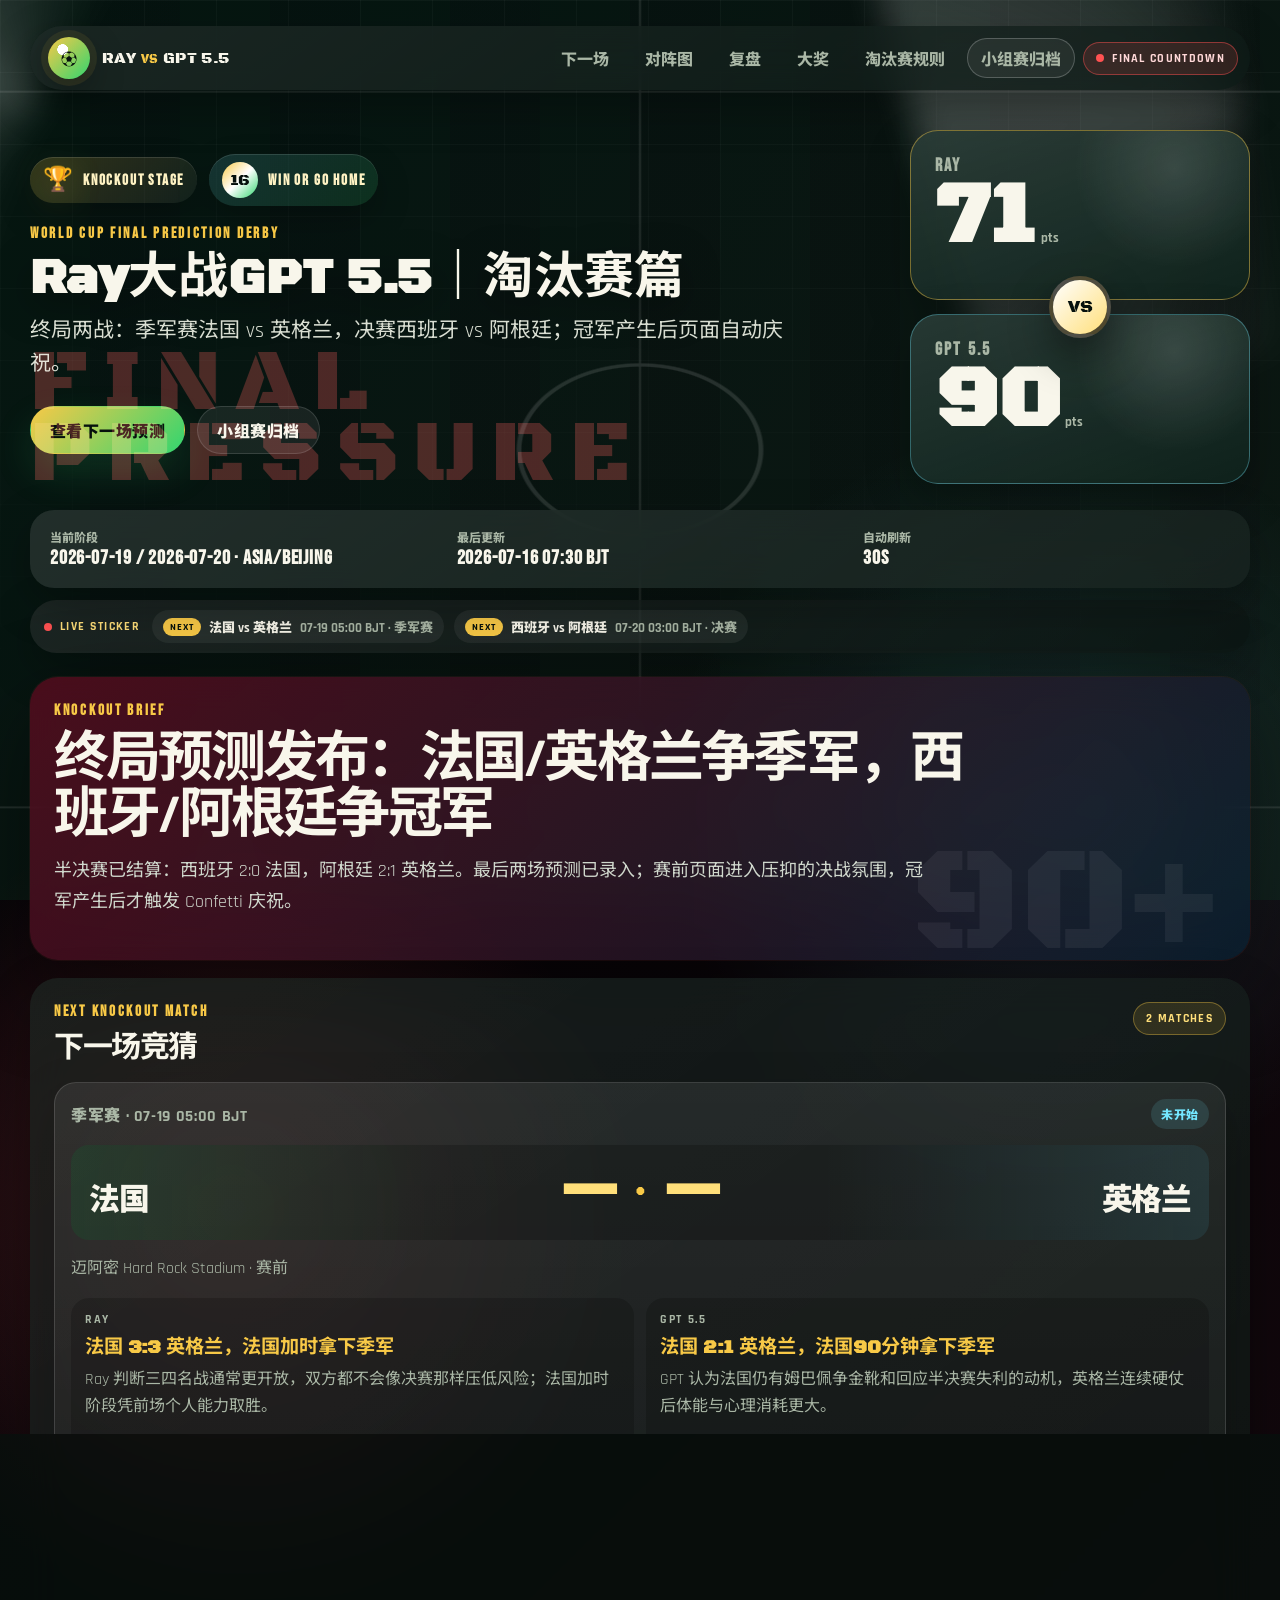
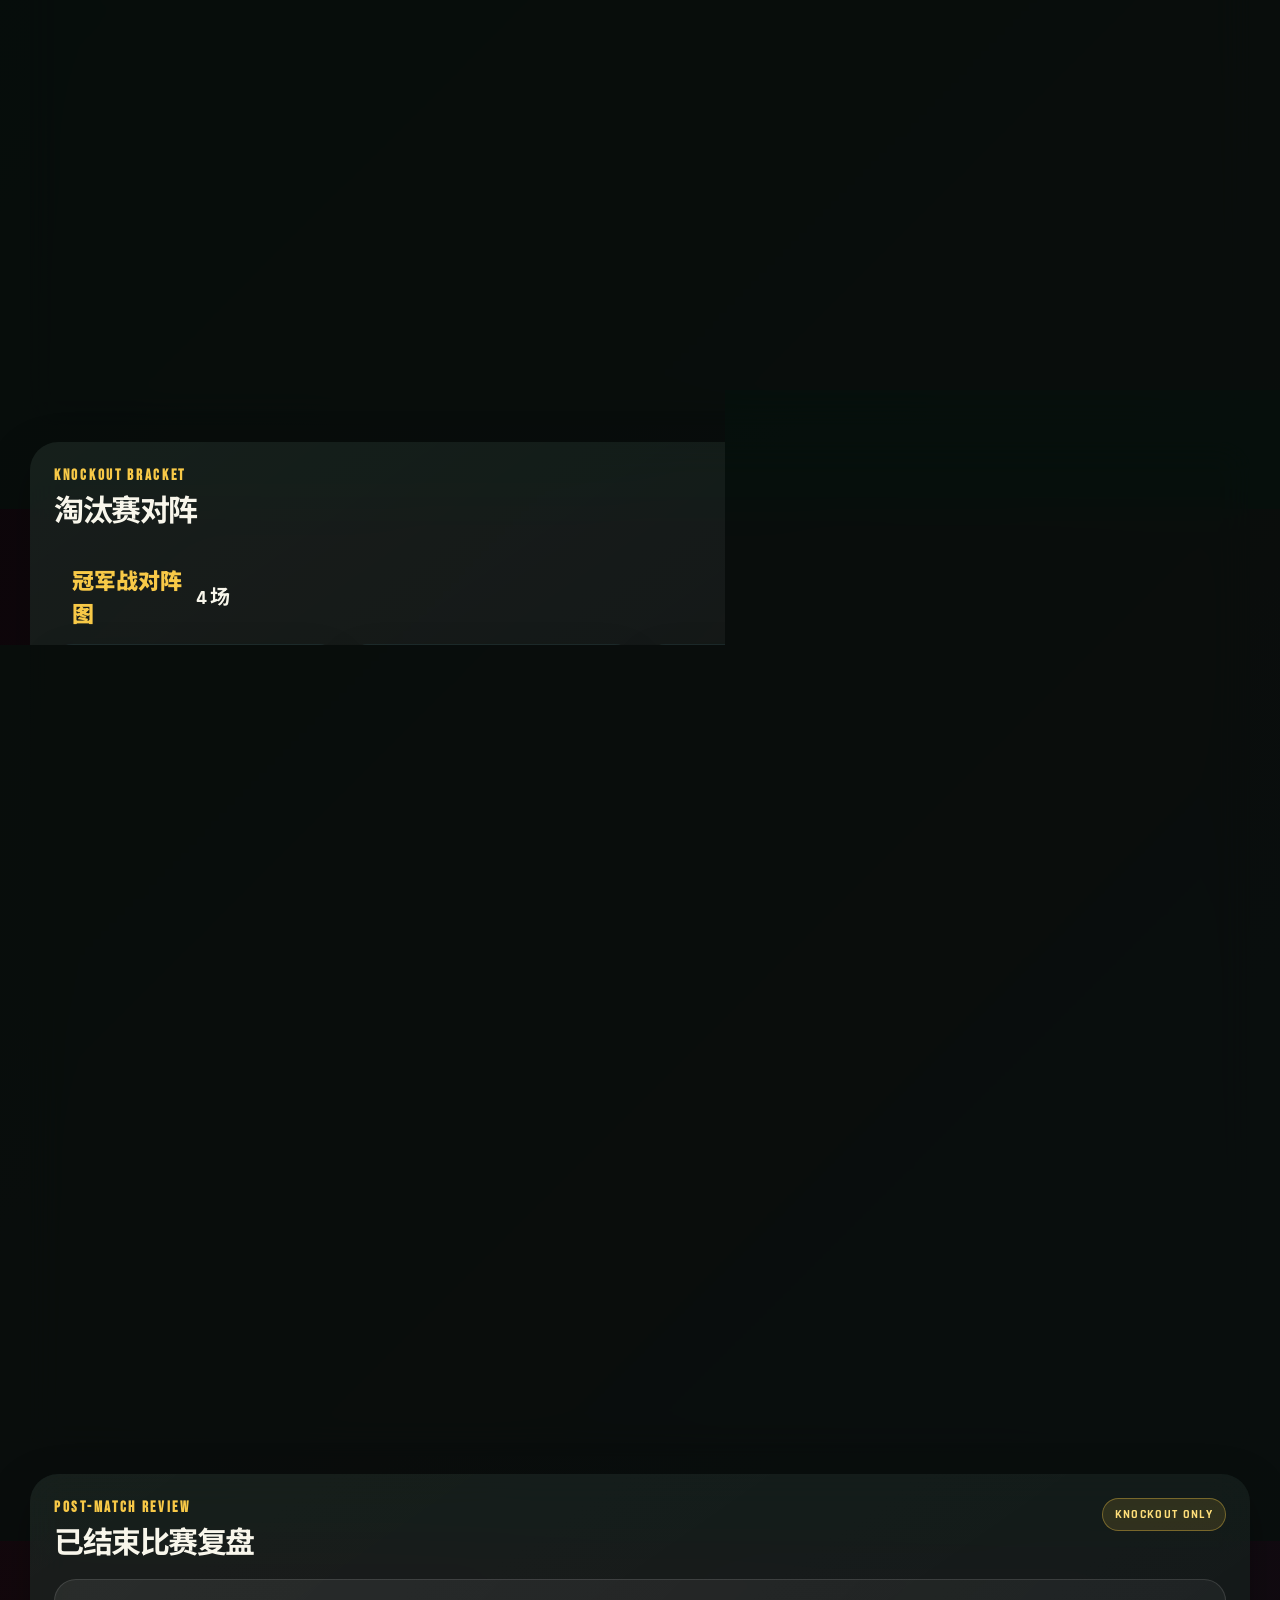
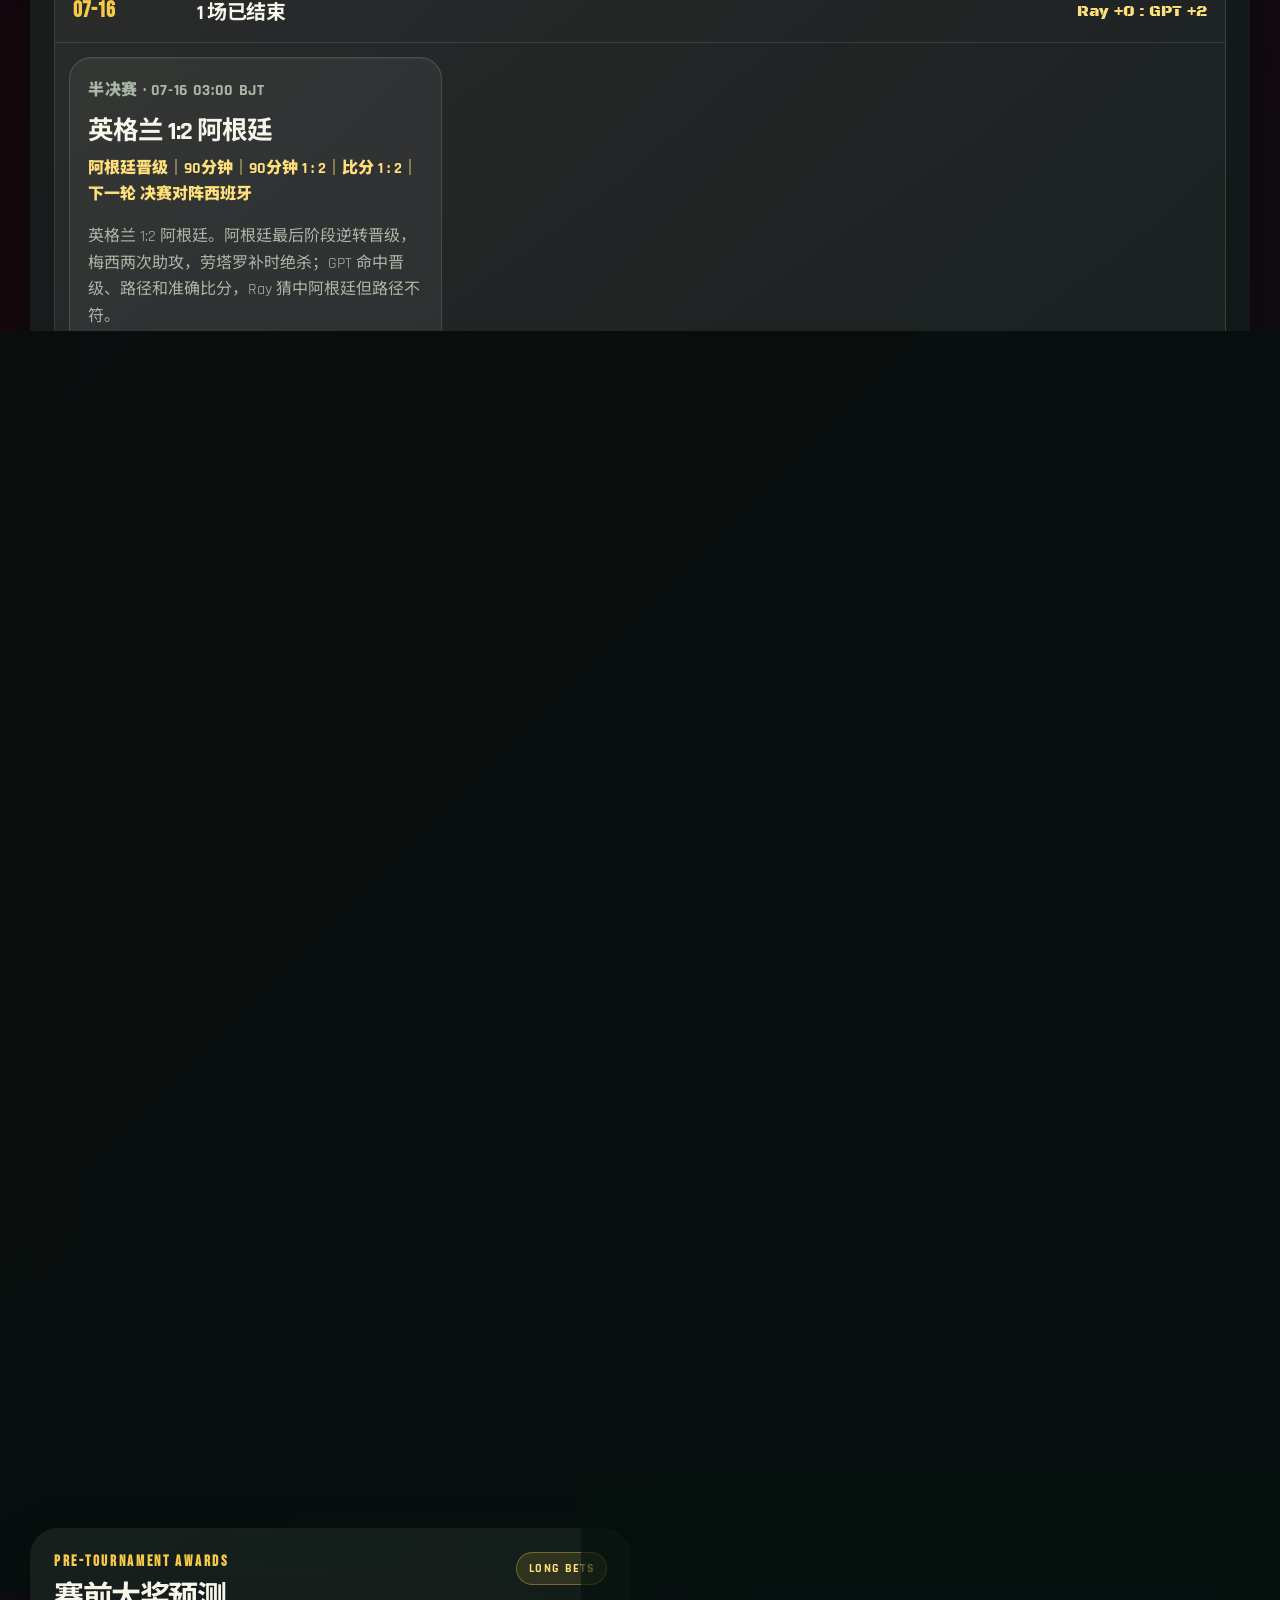
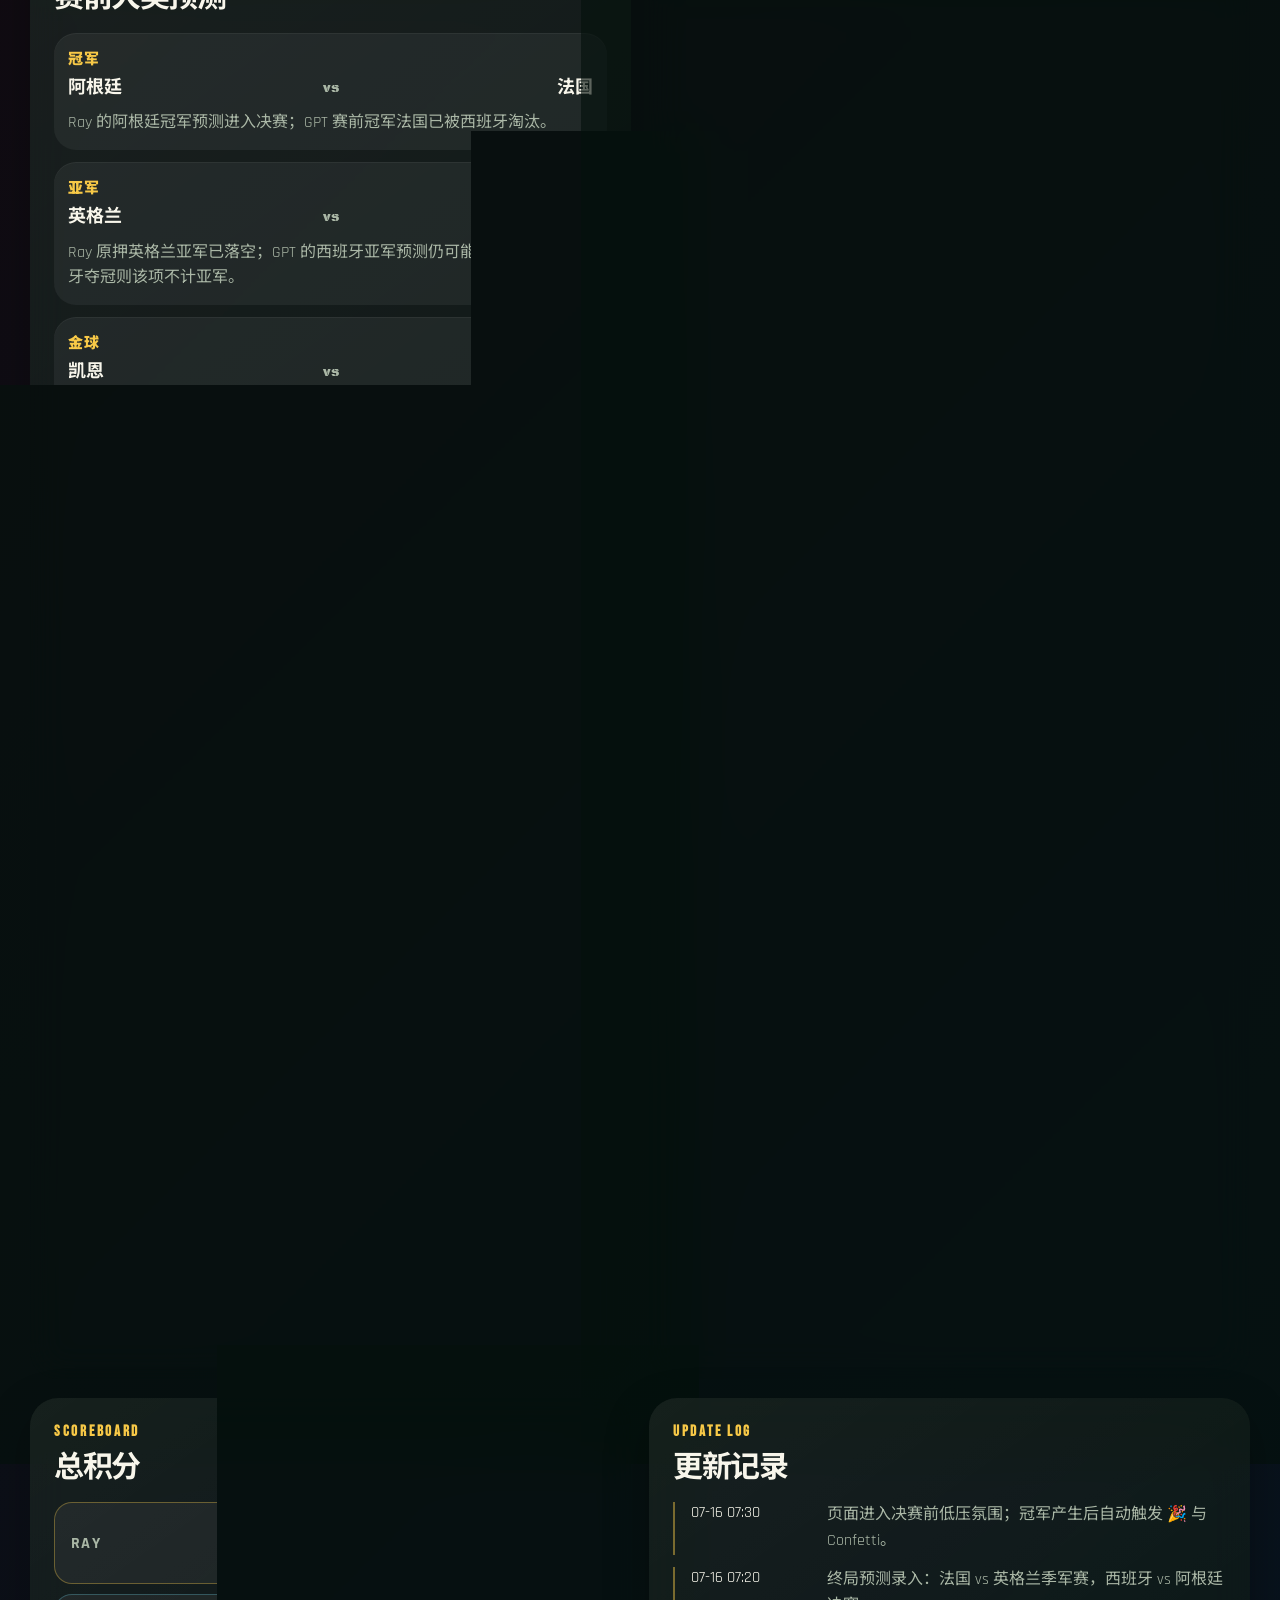
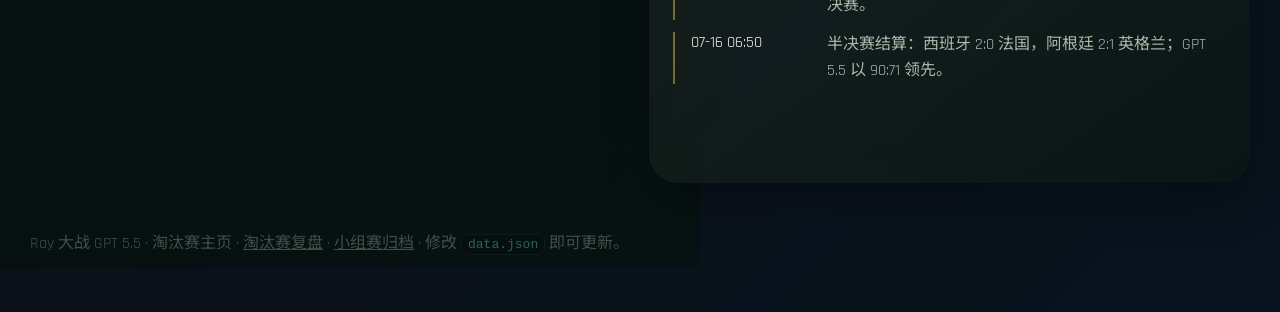
==== commit 94b5ae86: "revise final page" ====
--- a/index.html
+++ b/index.html
@@ -8,7 +8,7 @@
   <link rel="preconnect" href="https://fonts.googleapis.com">
   <link rel="preconnect" href="https://fonts.gstatic.com" crossorigin>
   <link href="https://fonts.googleapis.com/css2?family=Black+Ops+One&family=Bebas+Neue&family=Rajdhani:wght@500;600;700&family=Noto+Sans+SC:wght@400;500;700;900&display=swap" rel="stylesheet">
-  <link rel="stylesheet" href="style.css?v=final-countdown-20260716" />
+  <link rel="stylesheet" href="style.css?v=final-countdown-toast-fix-20260716" />
 
   <style id="semifinal-bracket-cyan-overrides">
     .bracket-card.has-winner {
@@ -129,8 +129,18 @@
     }
     .champion-celebration.settled .celebration-card {
       transform: translateY(-36vh) scale(.76);
-      opacity: .78;
+      opacity: .88;
       transition: transform .9s ease, opacity .9s ease;
+    }
+    .champion-celebration.closing {
+      opacity: 0;
+      background: transparent;
+      transition: opacity 1.2s ease, background 1.2s ease;
+    }
+    .champion-celebration.closing .celebration-card {
+      opacity: 0;
+      transform: translateY(-42vh) scale(.68);
+      transition: transform 1.2s ease, opacity 1.2s ease;
     }
     @keyframes championPop {
       from { opacity: 0; transform: translateY(24px) scale(.92); }
@@ -148,7 +158,7 @@
     <canvas class="champion-confetti-canvas" id="confettiCanvas" aria-hidden="true"></canvas>
     <div class="celebration-card">
       <span class="celebration-emoji" aria-hidden="true">🎉</span>
-      <h2 class="celebration-title" id="celebrationTitle">冠军诞生</h2>
+      <h2 class="celebration-title" id="celebrationTitle">冠军产生后显示</h2>
       <p class="celebration-copy" id="celebrationCopy">World Cup champion confirmed.</p>
     </div>
   </div>
@@ -771,11 +781,23 @@
 
 
     let celebrationLaunched = false;
+    let celebrationDismissed = false;
+    let celebrationTimers = [];
+
+    function clearCelebrationTimers() {
+      celebrationTimers.forEach(timer => window.clearTimeout(timer));
+      celebrationTimers = [];
+    }
 
     function getFinalMatch(data) {
       return (data.knockout_matches || []).find(match => {
-        const round = String(match.round || "");
-        return (round.includes("决赛") && !round.includes("季军")) || String(match.espn_id || "") === "53452537";
+        const round = String(match.round || "").trim();
+        const id = String(match.id || "");
+        const espnId = String(match.espn_id || "");
+        return espnId === "53452537"
+          || id === "esp-arg-20260720"
+          || round === "决赛"
+          || /^final$/i.test(round);
       });
     }
 
@@ -792,8 +814,16 @@
       const celebration = document.getElementById("championCelebration");
       if (!celebration) return;
       if (!champion) {
+        clearCelebrationTimers();
+        celebrationLaunched = false;
+        celebrationDismissed = false;
         celebration.hidden = true;
-        celebration.classList.remove("settled");
+        celebration.classList.remove("settled", "closing");
+        return;
+      }
+      if (celebrationDismissed) {
+        celebration.hidden = true;
+        celebration.classList.remove("settled", "closing");
         return;
       }
       celebration.hidden = false;
@@ -803,8 +833,15 @@
       if (copy) copy.textContent = "冠军已产生，Ray vs GPT 5.5 终局结算开启。";
       if (!celebrationLaunched) {
         celebrationLaunched = true;
+        celebration.classList.remove("settled", "closing");
         launchConfetti();
-        window.setTimeout(() => celebration.classList.add("settled"), 5600);
+        celebrationTimers.push(window.setTimeout(() => celebration.classList.add("settled"), 4200));
+        celebrationTimers.push(window.setTimeout(() => celebration.classList.add("closing"), 7600));
+        celebrationTimers.push(window.setTimeout(() => {
+          celebration.hidden = true;
+          celebrationDismissed = true;
+          celebration.classList.remove("settled", "closing");
+        }, 9000));
       }
     }
 
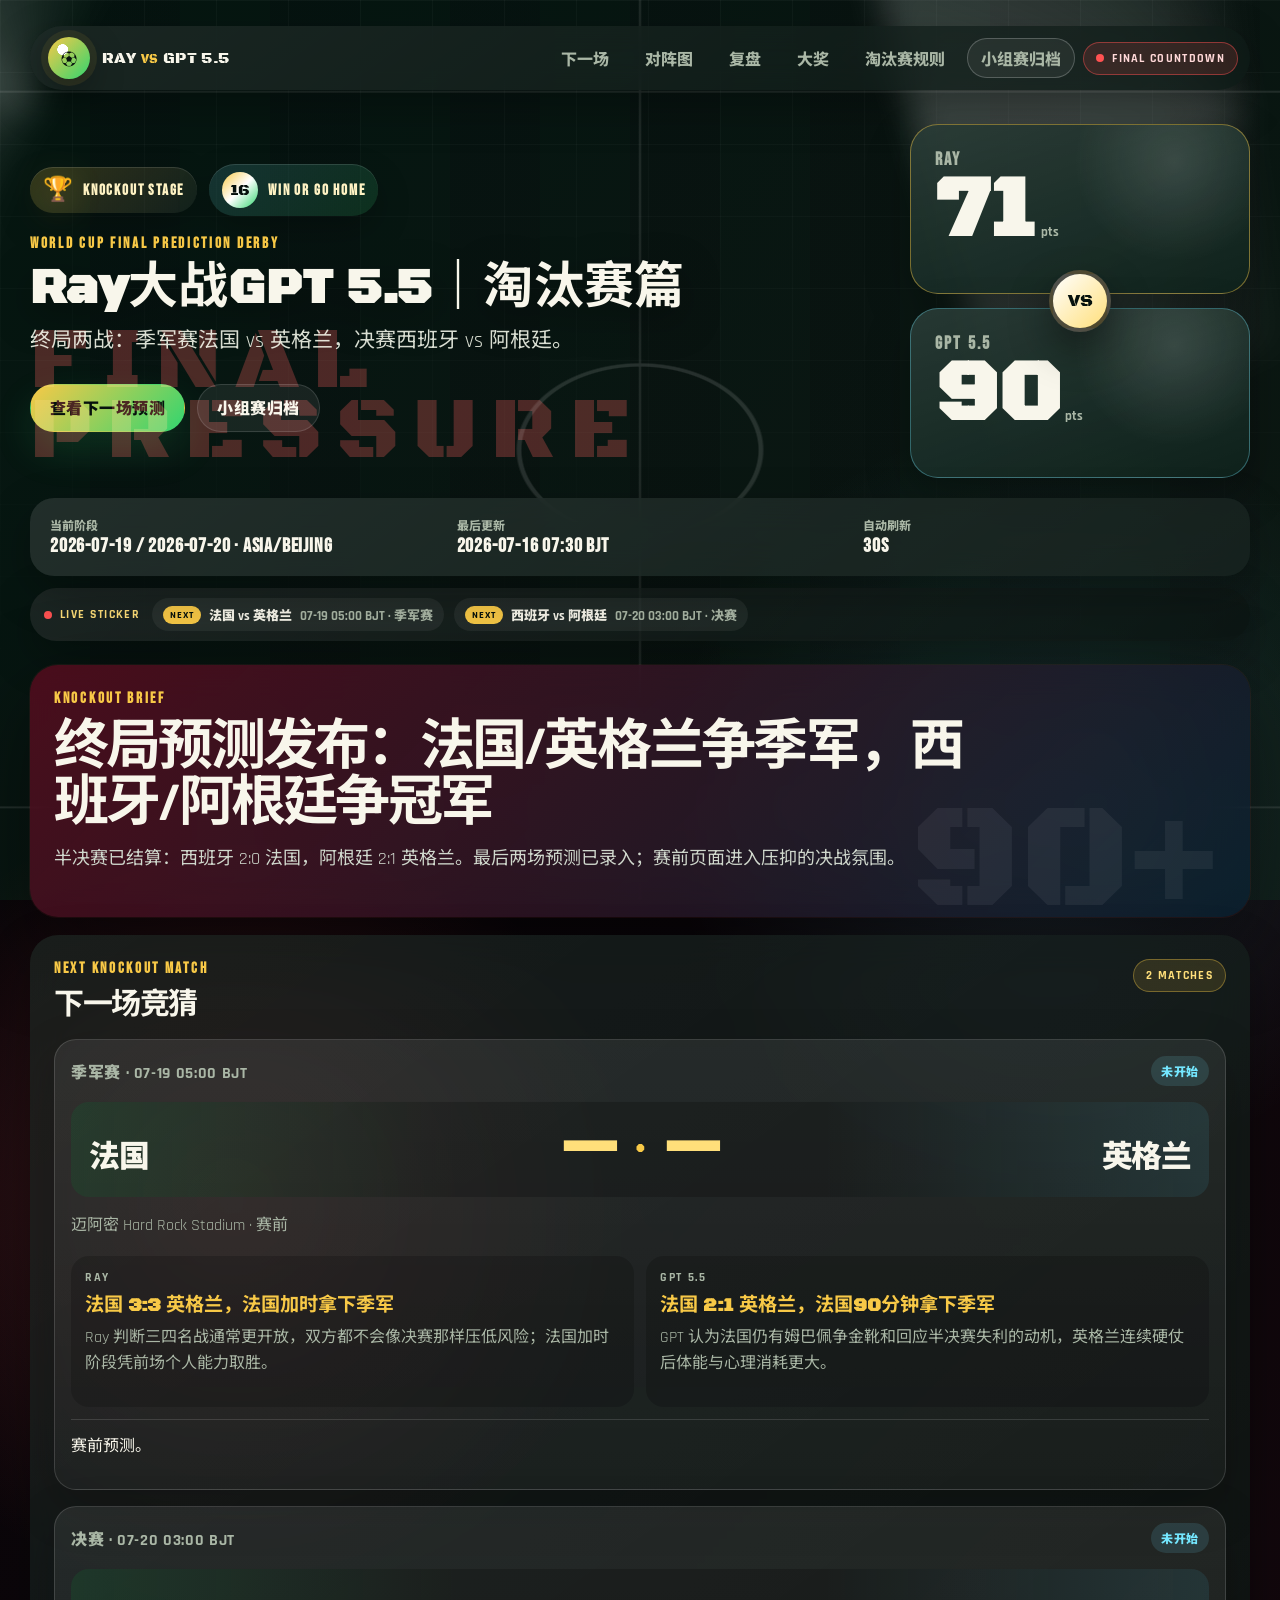
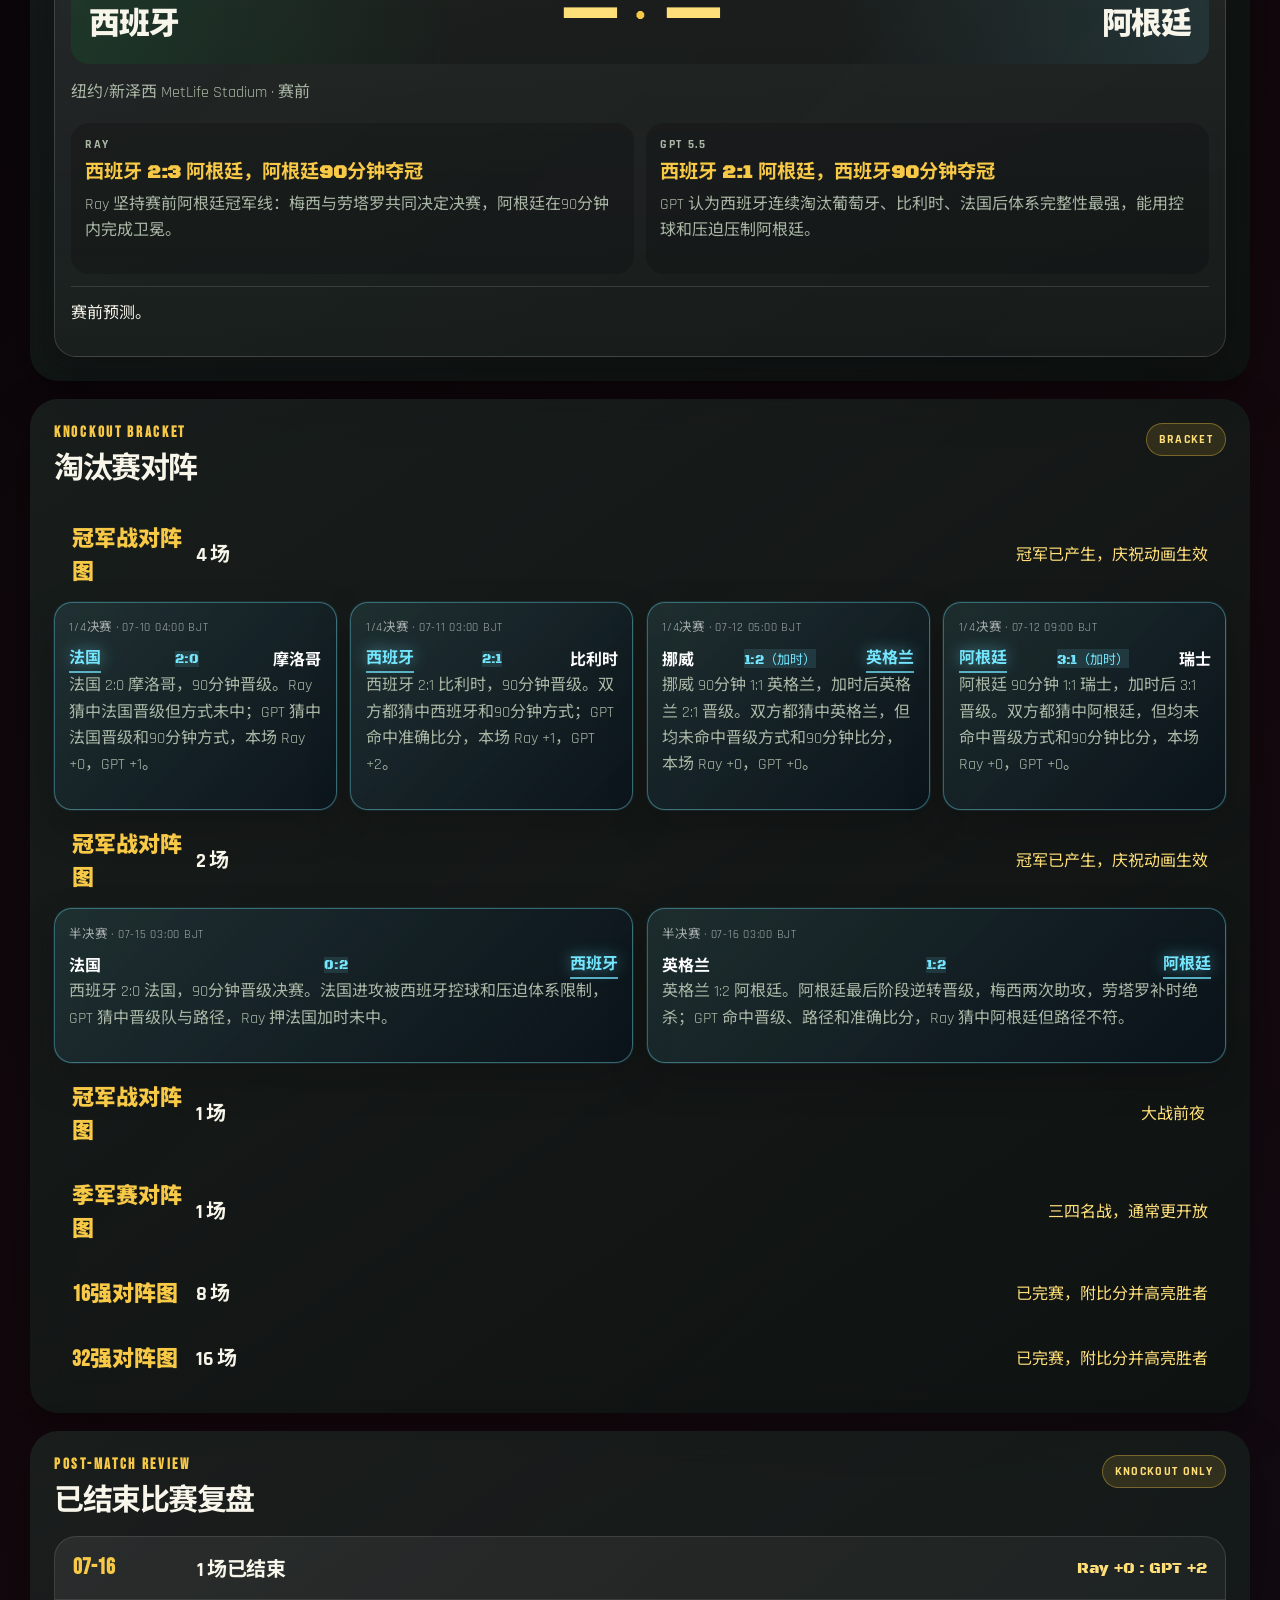
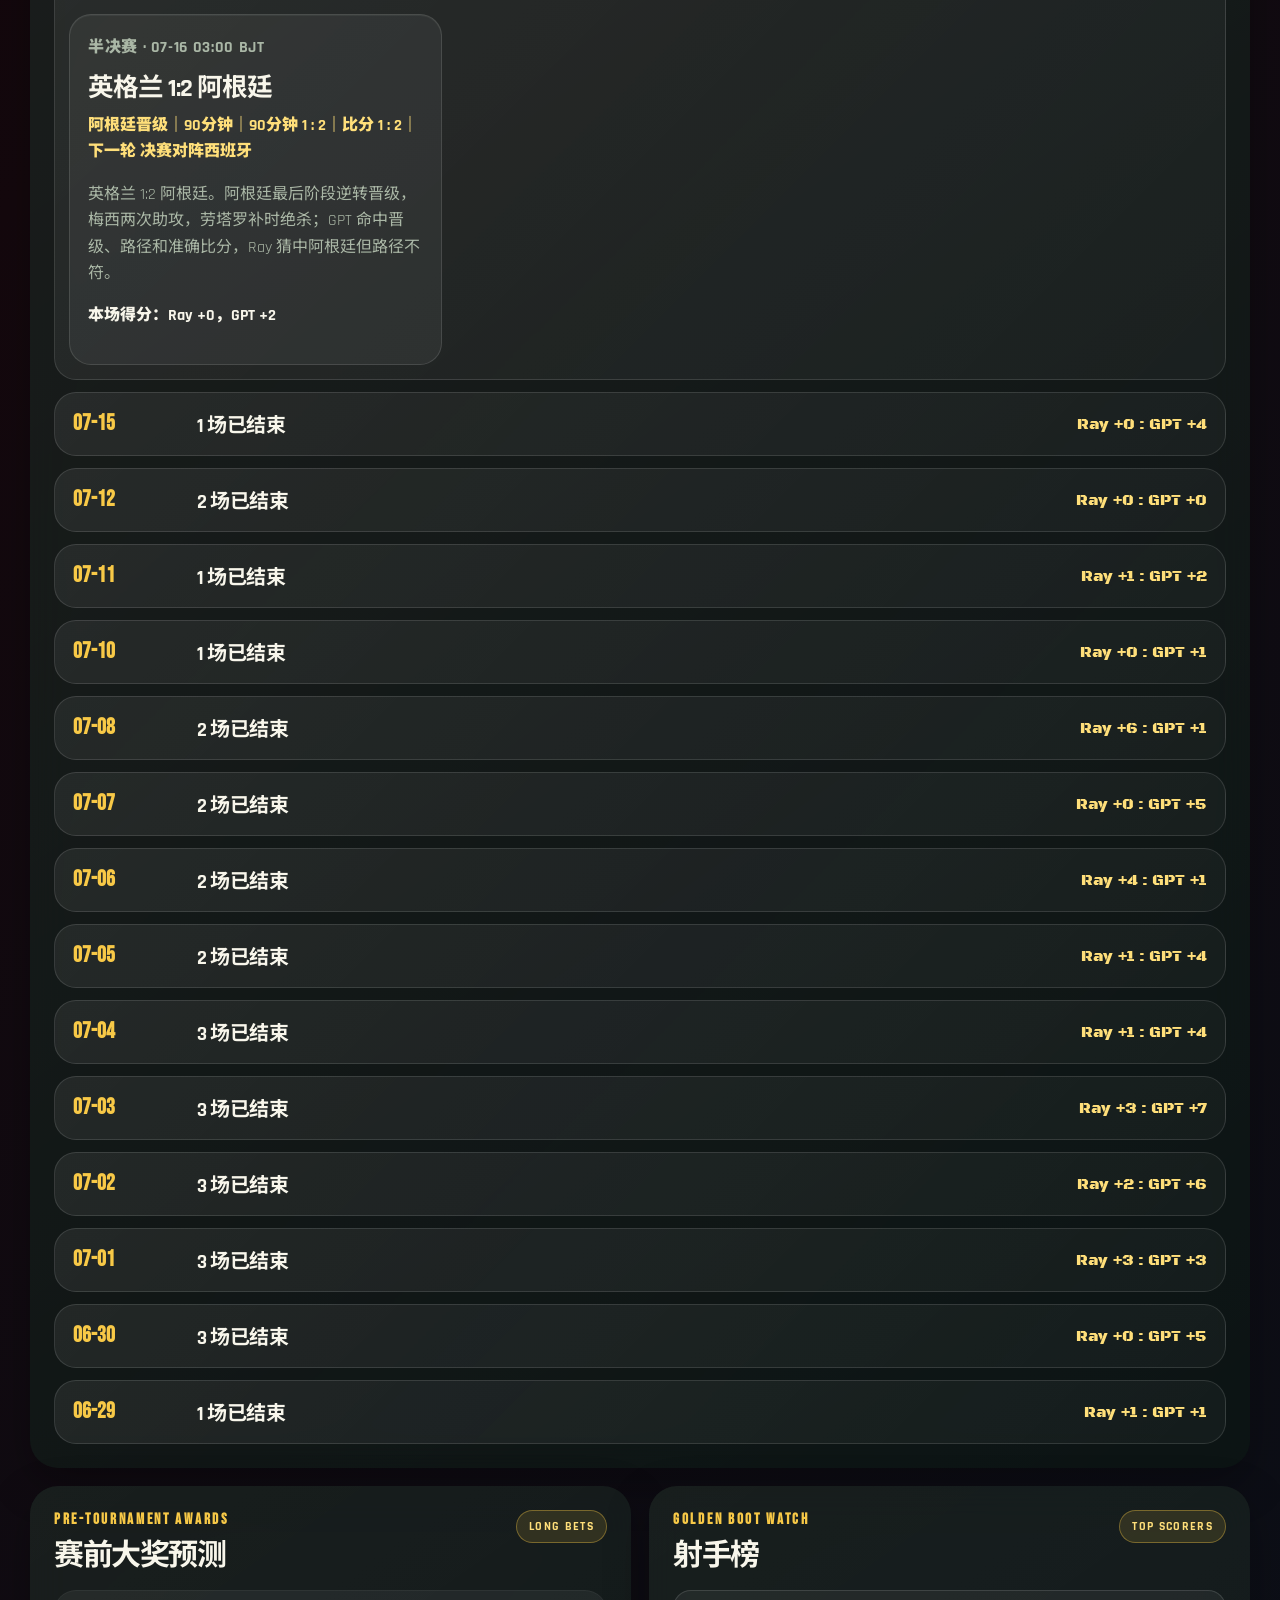
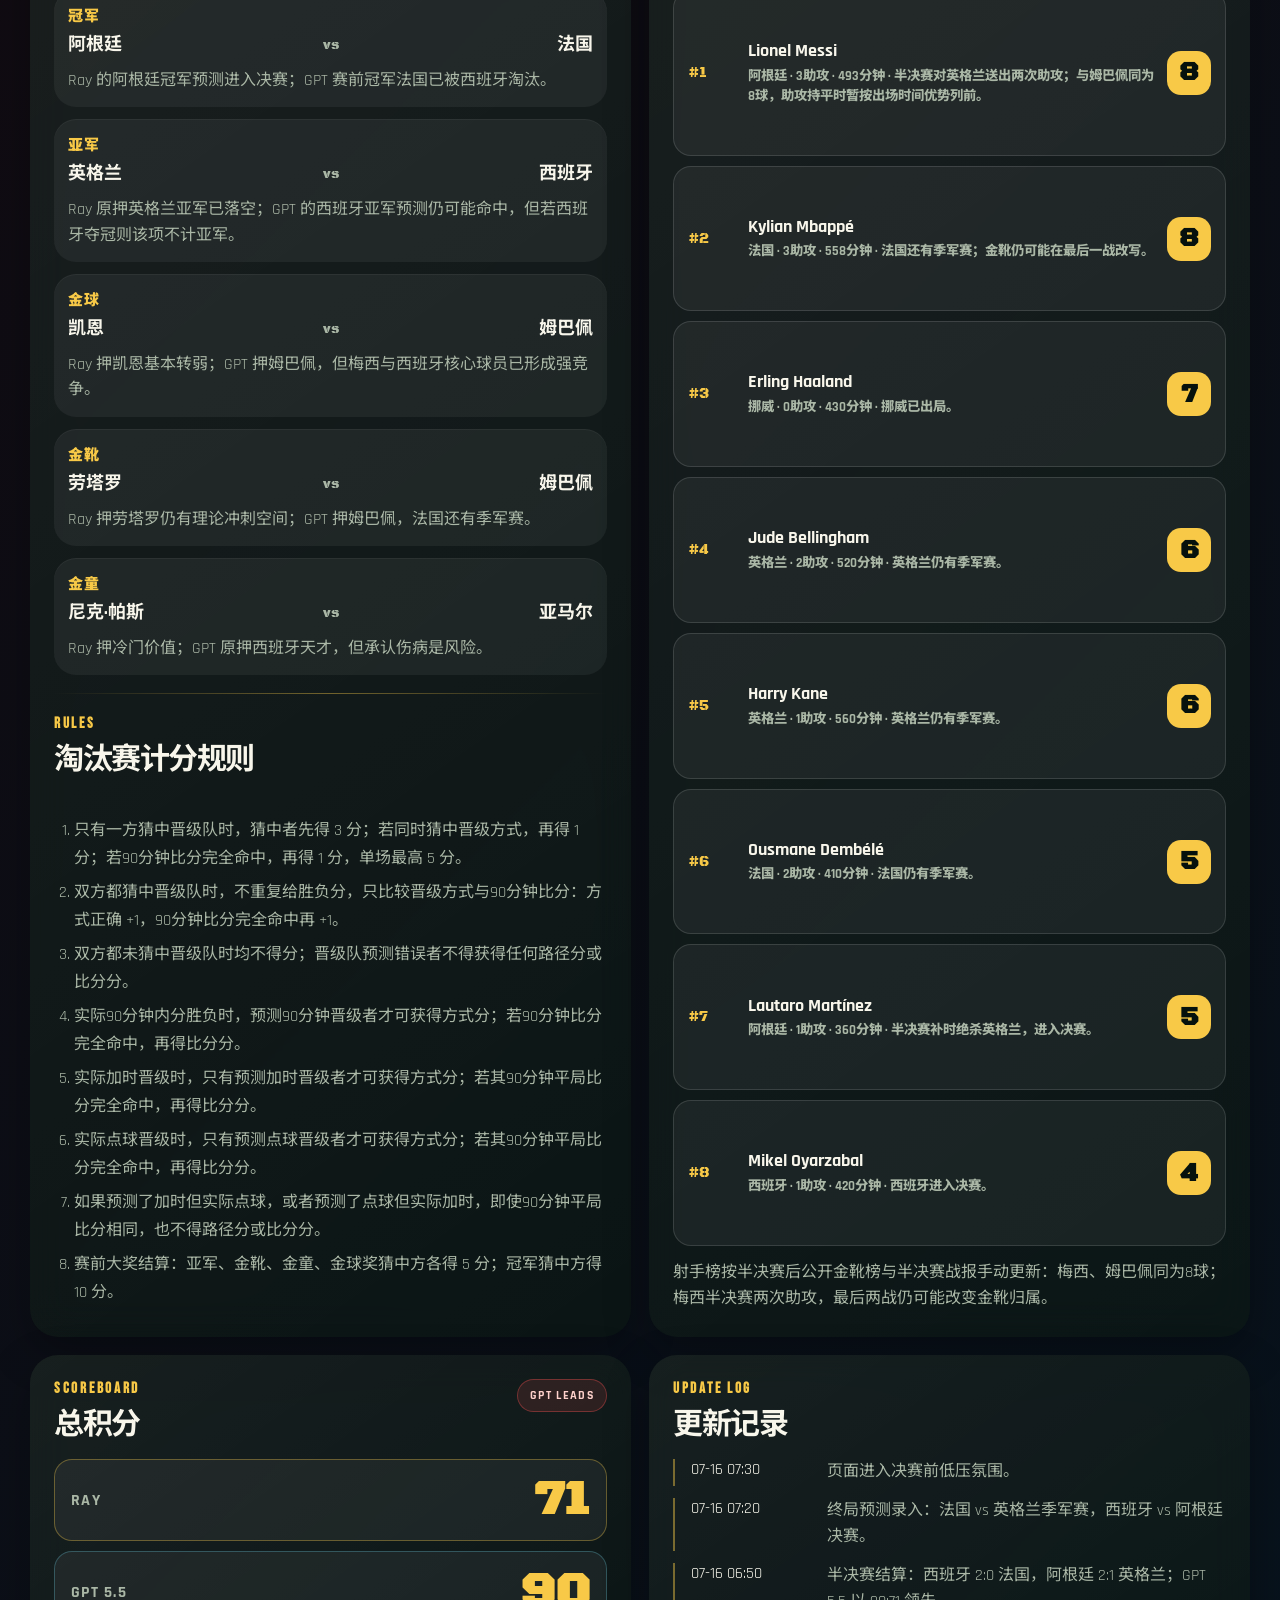
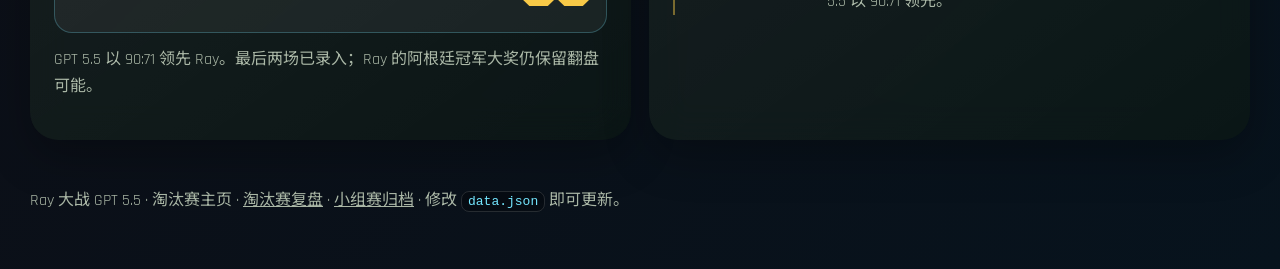
==== commit 44c6538d: "refine page" ====
--- a/index.html
+++ b/index.html
@@ -157,7 +157,7 @@
   <div class="champion-celebration" id="championCelebration" hidden aria-live="polite">
     <canvas class="champion-confetti-canvas" id="confettiCanvas" aria-hidden="true"></canvas>
     <div class="celebration-card">
-      <span class="celebration-emoji" aria-hidden="true">🎉</span>
+      <span class="celebration-emoji" aria-hidden="true">🎉🏆🎉</span>
       <h2 class="celebration-title" id="celebrationTitle">冠军产生后显示</h2>
       <p class="celebration-copy" id="celebrationCopy">World Cup champion confirmed.</p>
     </div>
@@ -747,7 +747,7 @@
         const isQuarter = round.includes("1/4") || round.includes("8") || /quarter/i.test(round);
         const roundName = isFinal ? "冠军战对阵图" : isThird ? "季军赛对阵图" : isSemi ? "半决赛对阵图" : isQuarter ? "8强对阵图" : round.includes("16") ? "16强对阵图" : round.includes("32") ? "32强对阵图" : `${round}对阵图`;
         const finished = matches.every(item => item.status === "已结束" || item.winner);
-        const roundNote = isFinal ? (finished ? "冠军已产生，庆祝动画生效" : "大战前夜，冠军产生后自动庆祝") : isThird ? (finished ? "季军归属已定" : "三四名战，通常更开放") : isSemi ? "已完赛，附比分并高亮胜者" : isQuarter ? "已完赛，附比分并高亮胜者" : (round.includes("16") || round.includes("32")) ? "已完赛，附比分并高亮胜者" : "淘汰赛对阵";
+        const roundNote = isFinal ? (finished ? "冠军已产生，庆祝动画生效" : "大战前夜") : isThird ? (finished ? "季军归属已定" : "三四名战，通常更开放") : isSemi ? "已完赛，附比分并高亮胜者" : isQuarter ? "已完赛，附比分并高亮胜者" : (round.includes("16") || round.includes("32")) ? "已完赛，附比分并高亮胜者" : "淘汰赛对阵";
         summary.appendChild(create("span", "", roundName));
         summary.appendChild(create("strong", "", `${matches.length} 场`));
         summary.appendChild(create("em", "", roundNote));
@@ -829,7 +829,7 @@
       celebration.hidden = false;
       const title = document.getElementById("celebrationTitle");
       const copy = document.getElementById("celebrationCopy");
-      if (title) title.textContent = `🎉 ${champion} 捧起大力神杯`;
+      if (title) title.textContent = `🎉🏆🎉 ${champion} 捧起大力神杯`;
       if (copy) copy.textContent = "冠军已产生，Ray vs GPT 5.5 终局结算开启。";
       if (!celebrationLaunched) {
         celebrationLaunched = true;
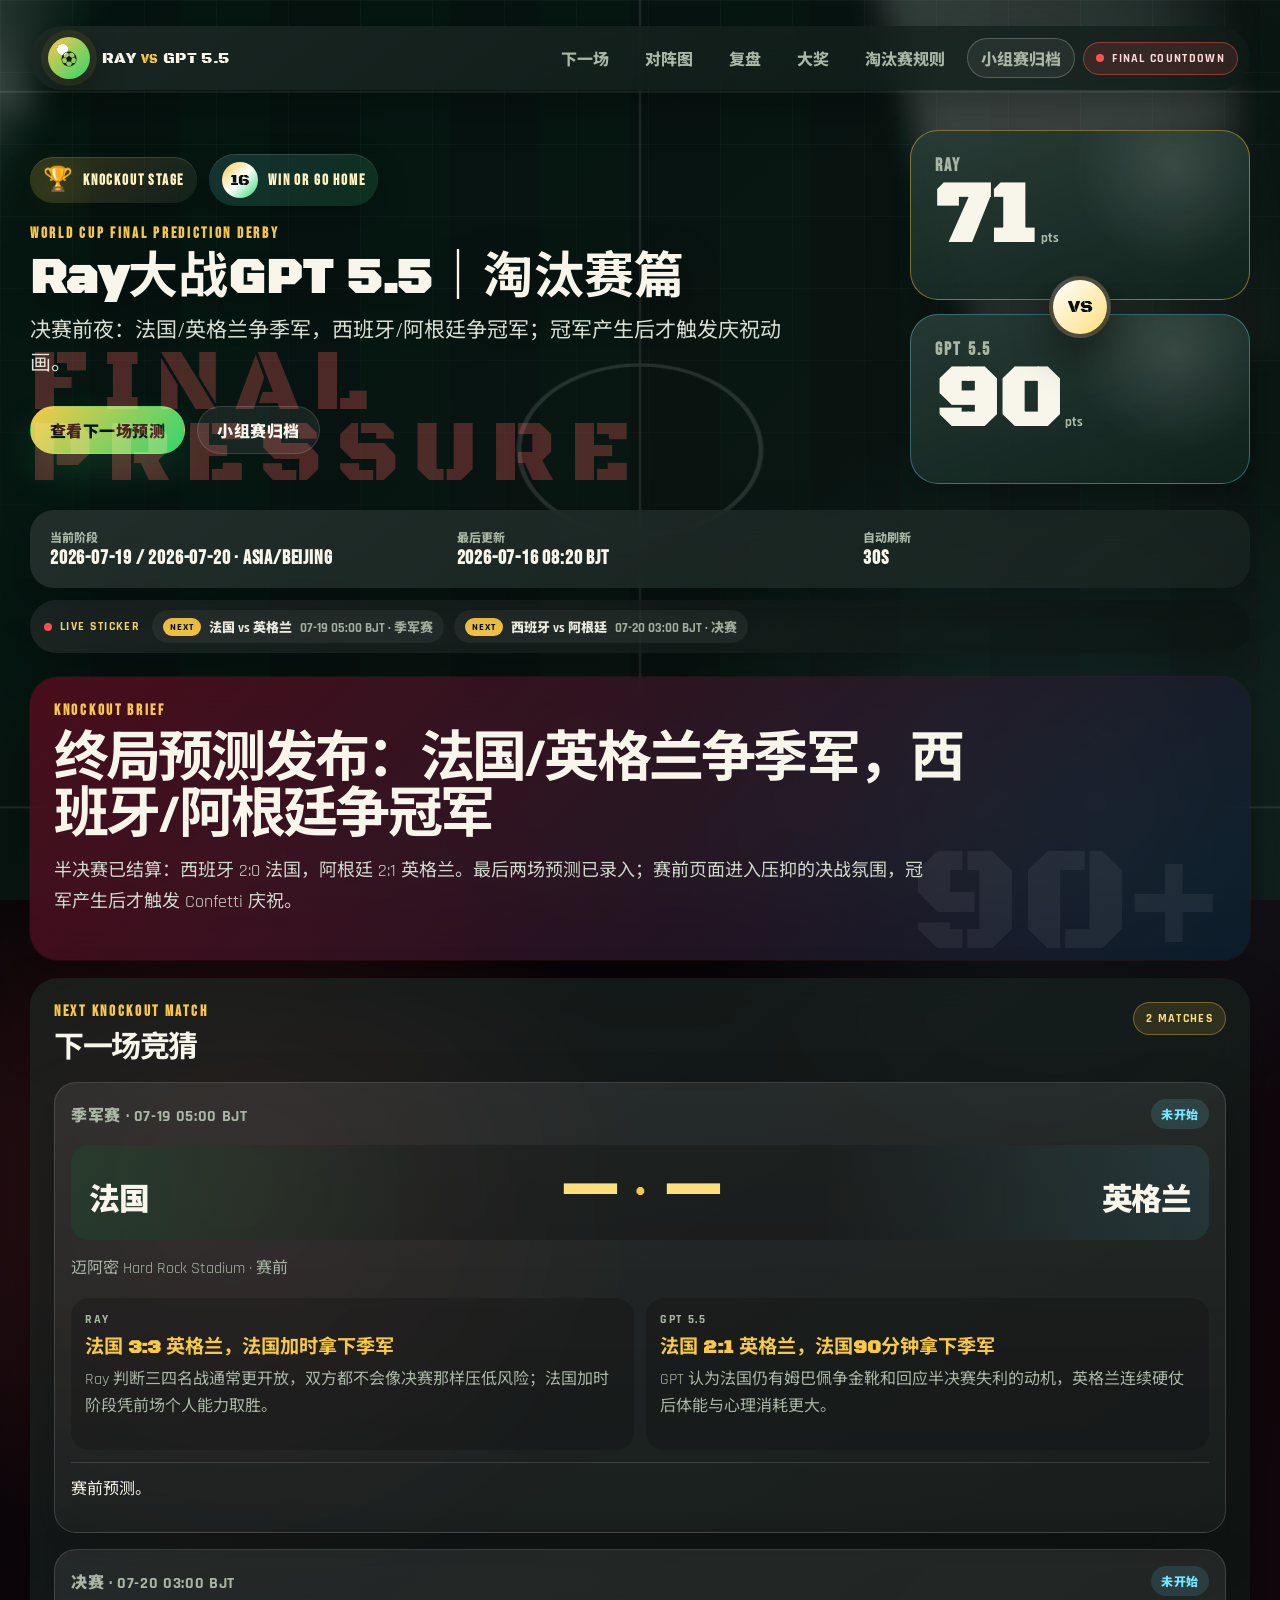
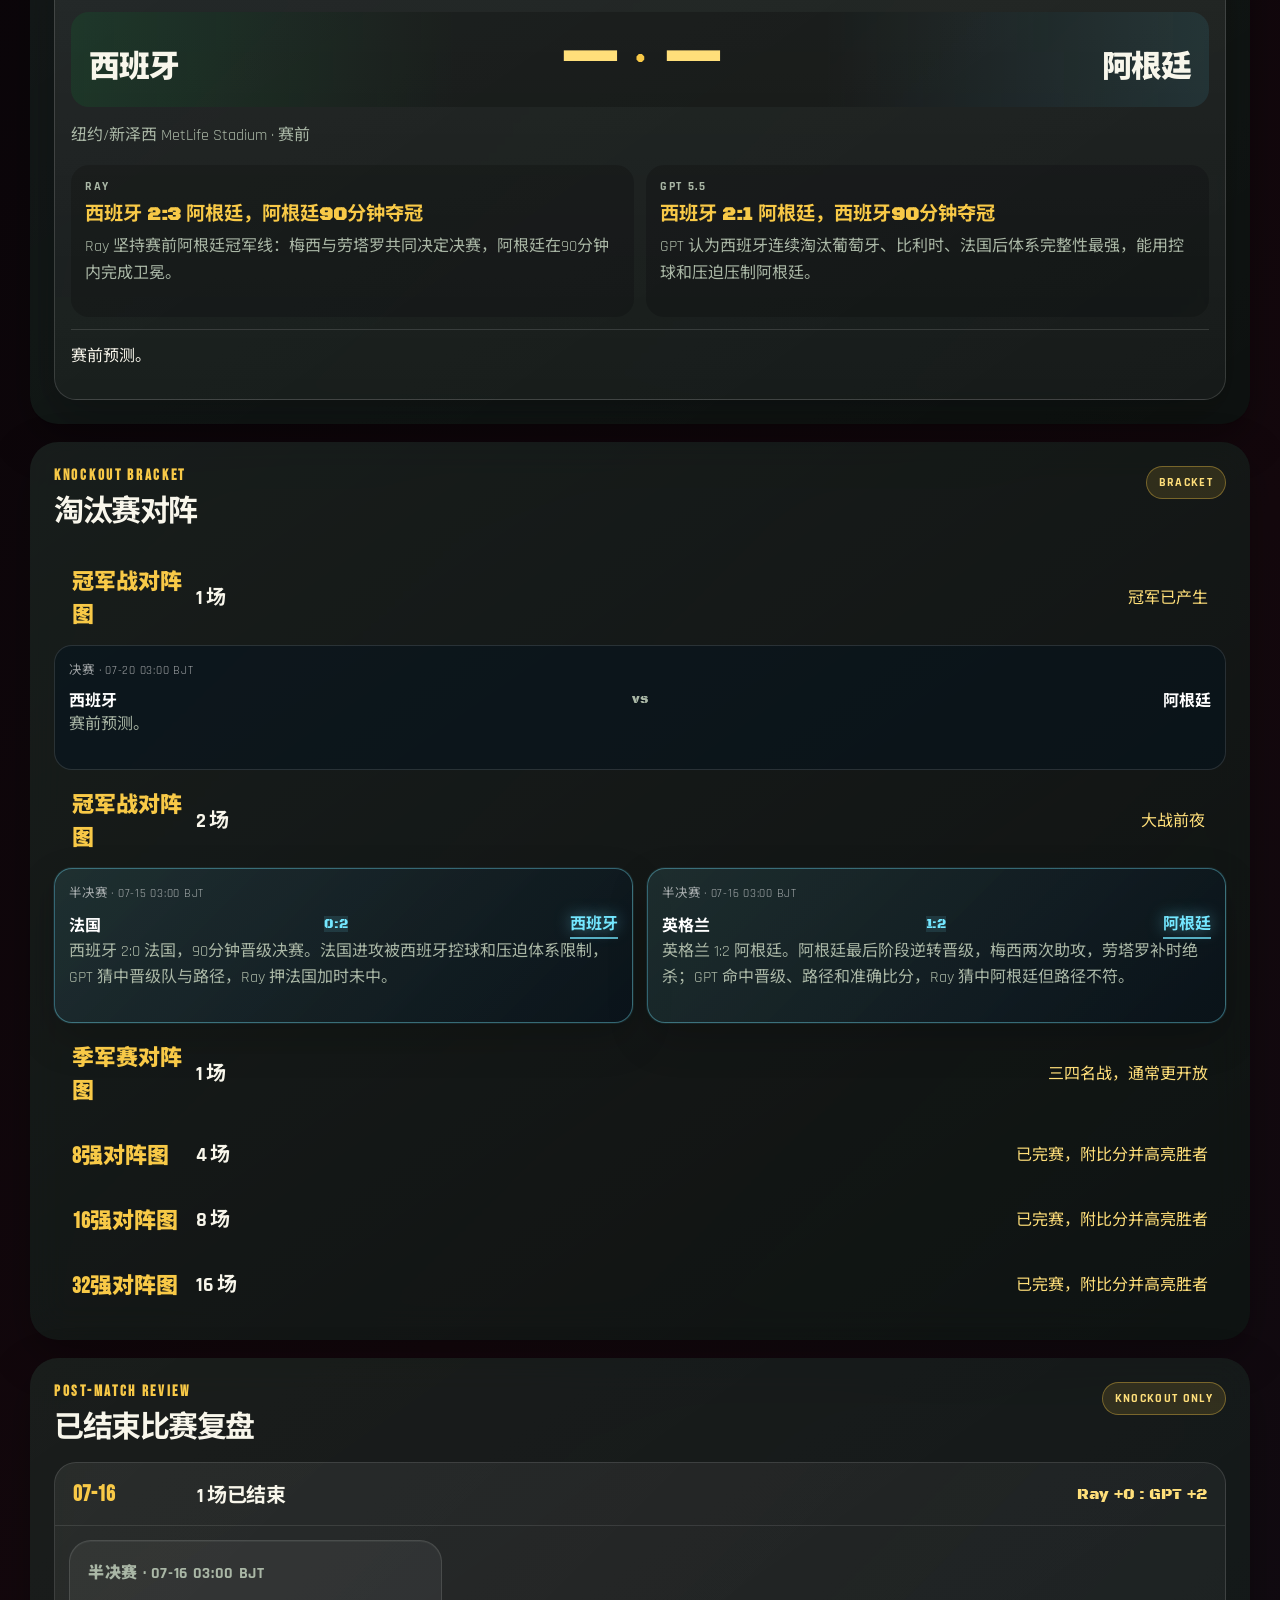
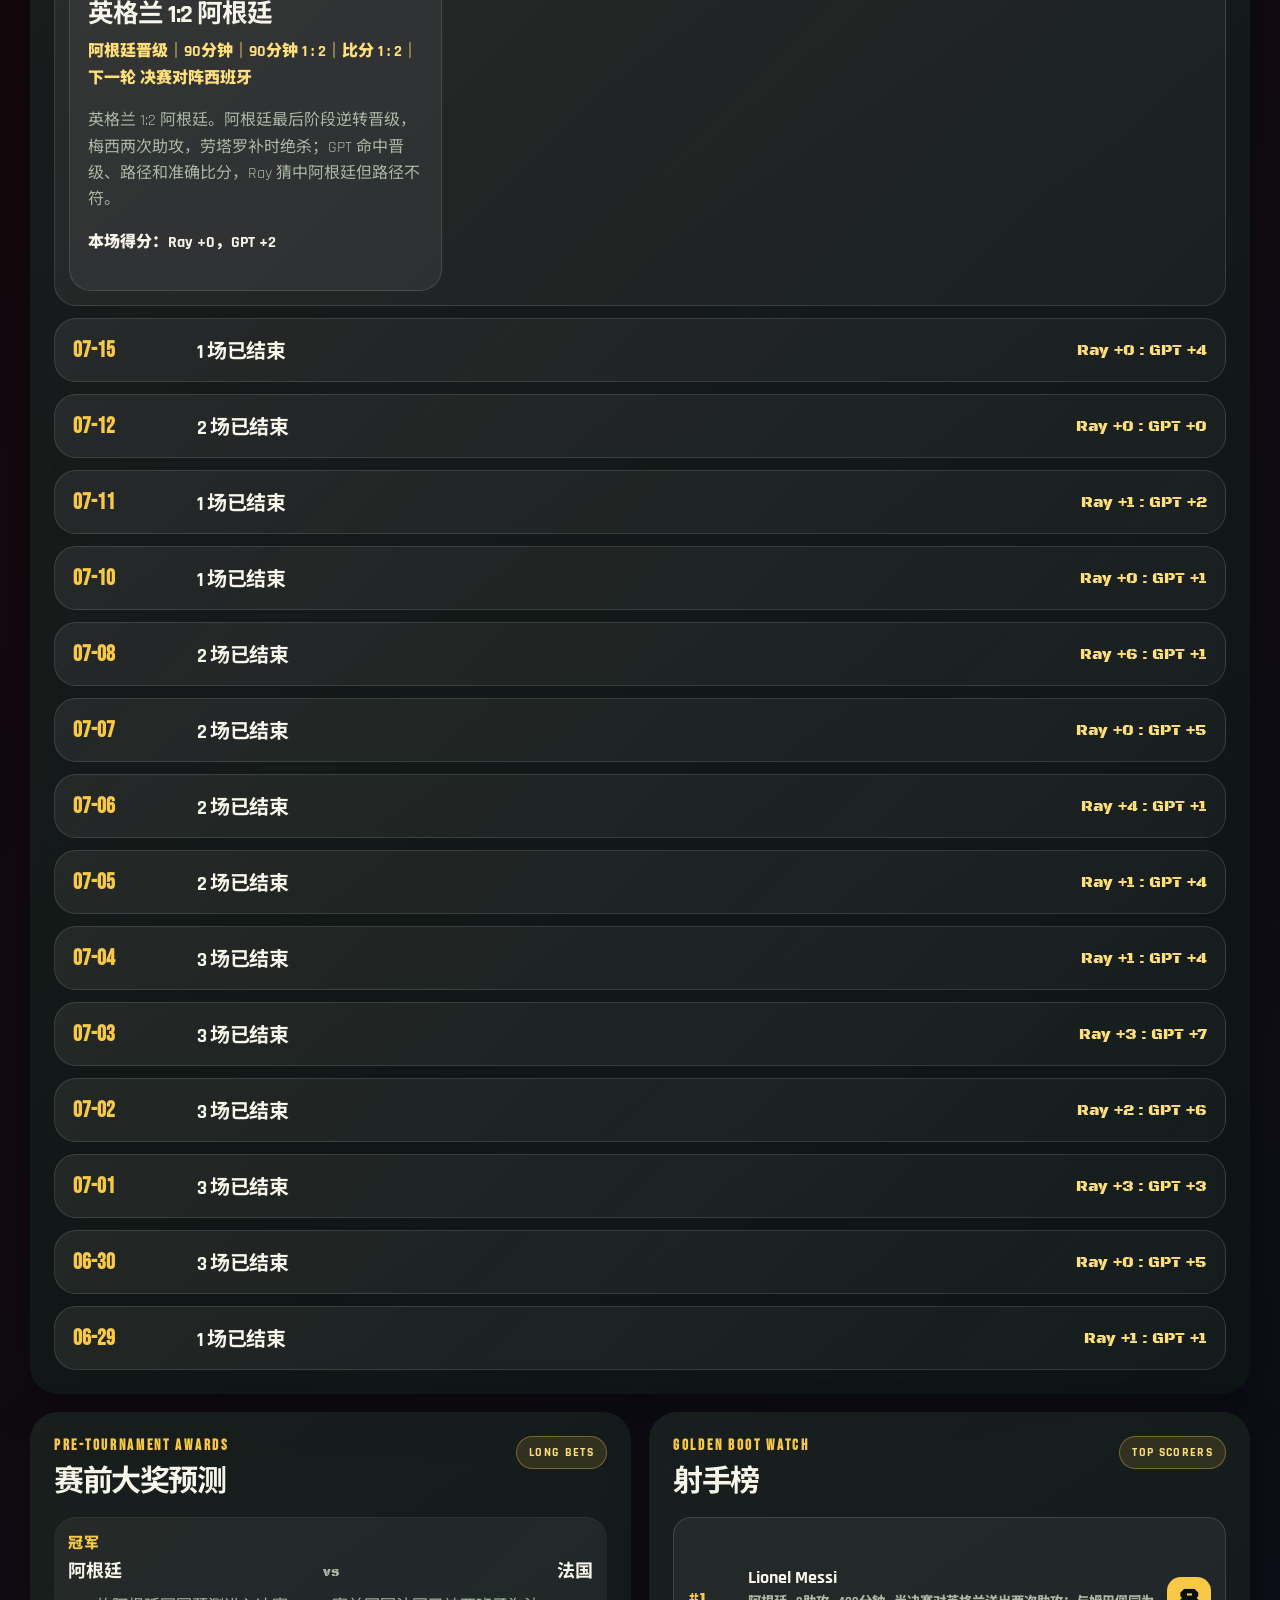
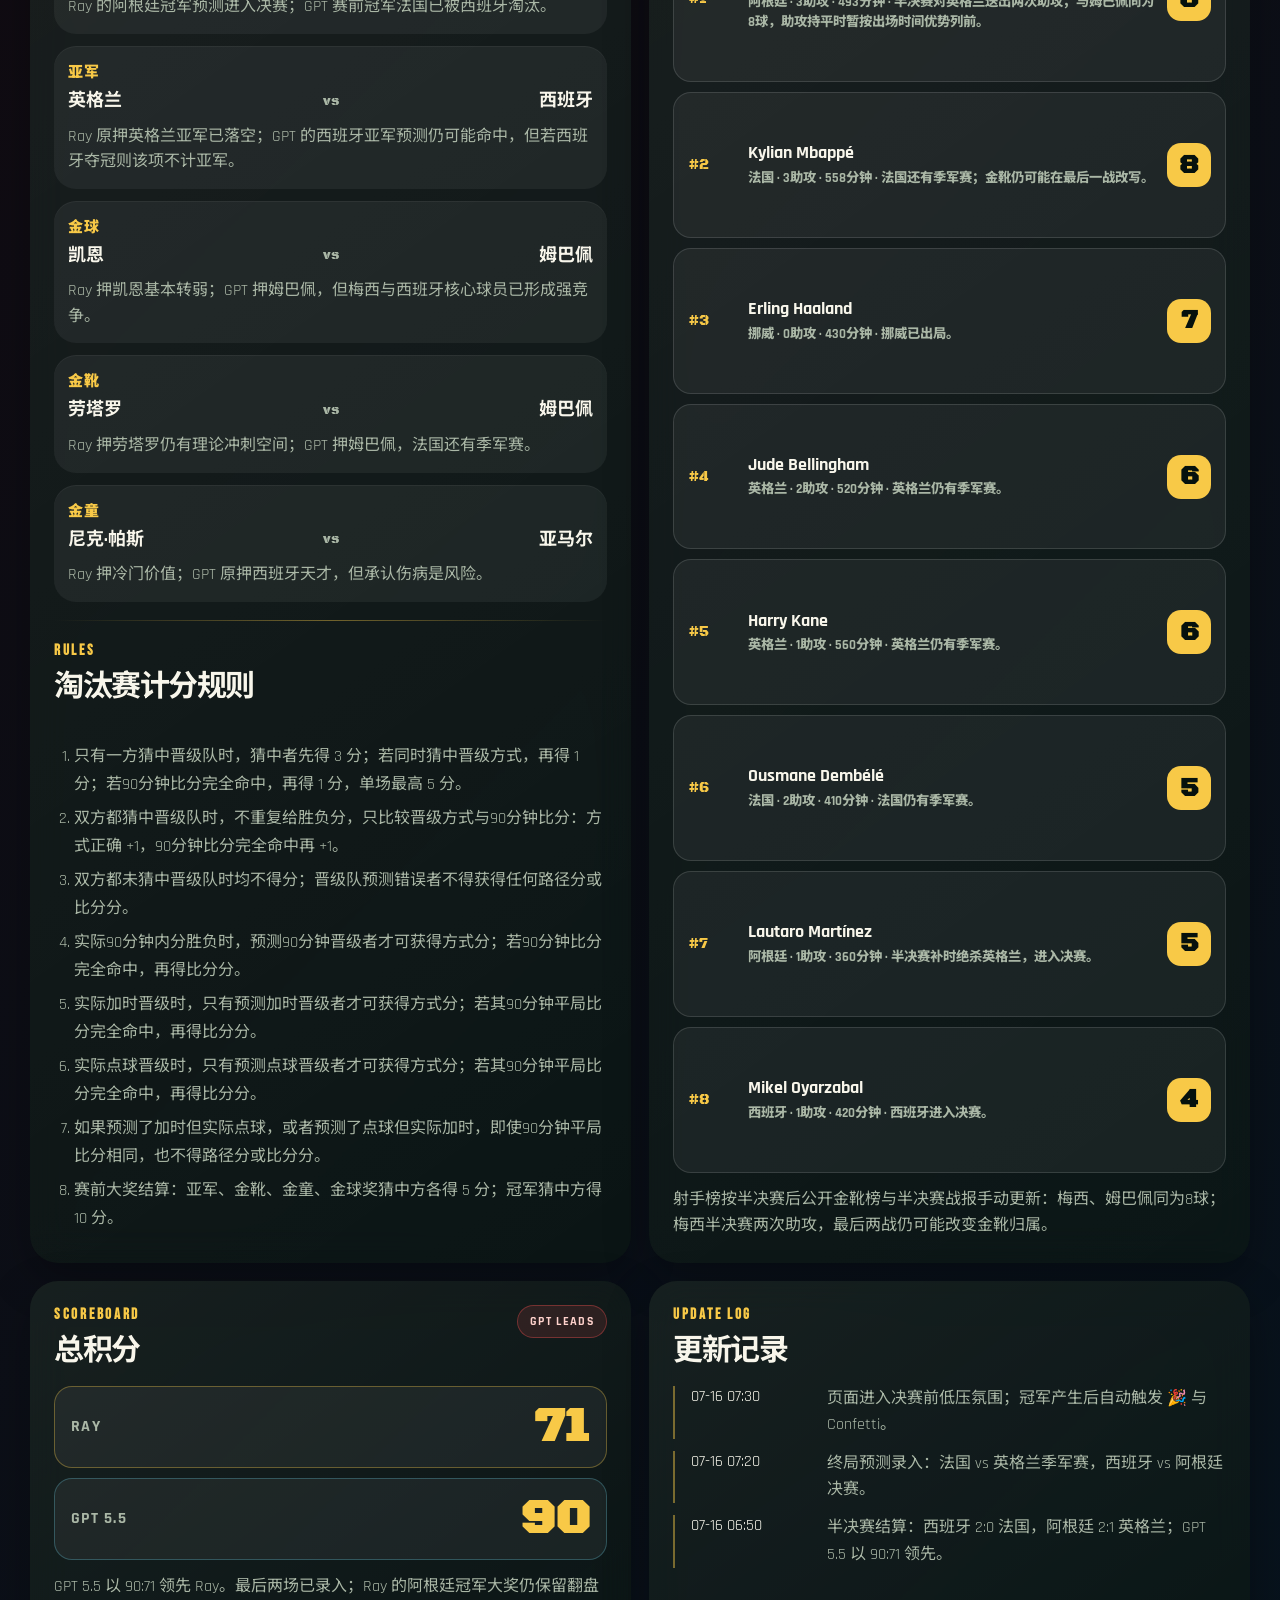
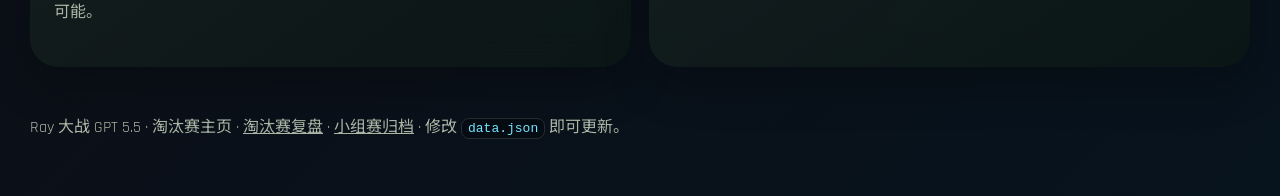
==== commit 7dcdb475: "refine" ====
--- a/index.html
+++ b/index.html
@@ -747,7 +747,7 @@
         const isQuarter = round.includes("1/4") || round.includes("8") || /quarter/i.test(round);
         const roundName = isFinal ? "冠军战对阵图" : isThird ? "季军赛对阵图" : isSemi ? "半决赛对阵图" : isQuarter ? "8强对阵图" : round.includes("16") ? "16强对阵图" : round.includes("32") ? "32强对阵图" : `${round}对阵图`;
         const finished = matches.every(item => item.status === "已结束" || item.winner);
-        const roundNote = isFinal ? (finished ? "冠军已产生，庆祝动画生效" : "大战前夜") : isThird ? (finished ? "季军归属已定" : "三四名战，通常更开放") : isSemi ? "已完赛，附比分并高亮胜者" : isQuarter ? "已完赛，附比分并高亮胜者" : (round.includes("16") || round.includes("32")) ? "已完赛，附比分并高亮胜者" : "淘汰赛对阵";
+        const roundNote = isFinal ? (finished ? "大战前夜" : "冠军已产生" ) : isThird ? (finished ? "季军归属已定" : "三四名战，通常更开放") : isSemi ? "已完赛，附比分并高亮胜者" : isQuarter ? "已完赛，附比分并高亮胜者" : (round.includes("16") || round.includes("32")) ? "已完赛，附比分并高亮胜者" : "淘汰赛对阵";
         summary.appendChild(create("span", "", roundName));
         summary.appendChild(create("strong", "", `${matches.length} 场`));
         summary.appendChild(create("em", "", roundNote));
@@ -830,7 +830,7 @@
       const title = document.getElementById("celebrationTitle");
       const copy = document.getElementById("celebrationCopy");
       if (title) title.textContent = `🎉🏆🎉 ${champion} 捧起大力神杯`;
-      if (copy) copy.textContent = "冠军已产生，Ray vs GPT 5.5 终局结算开启。";
+      if (copy) copy.textContent = "2026世界杯冠军！";
       if (!celebrationLaunched) {
         celebrationLaunched = true;
         celebration.classList.remove("settled", "closing");
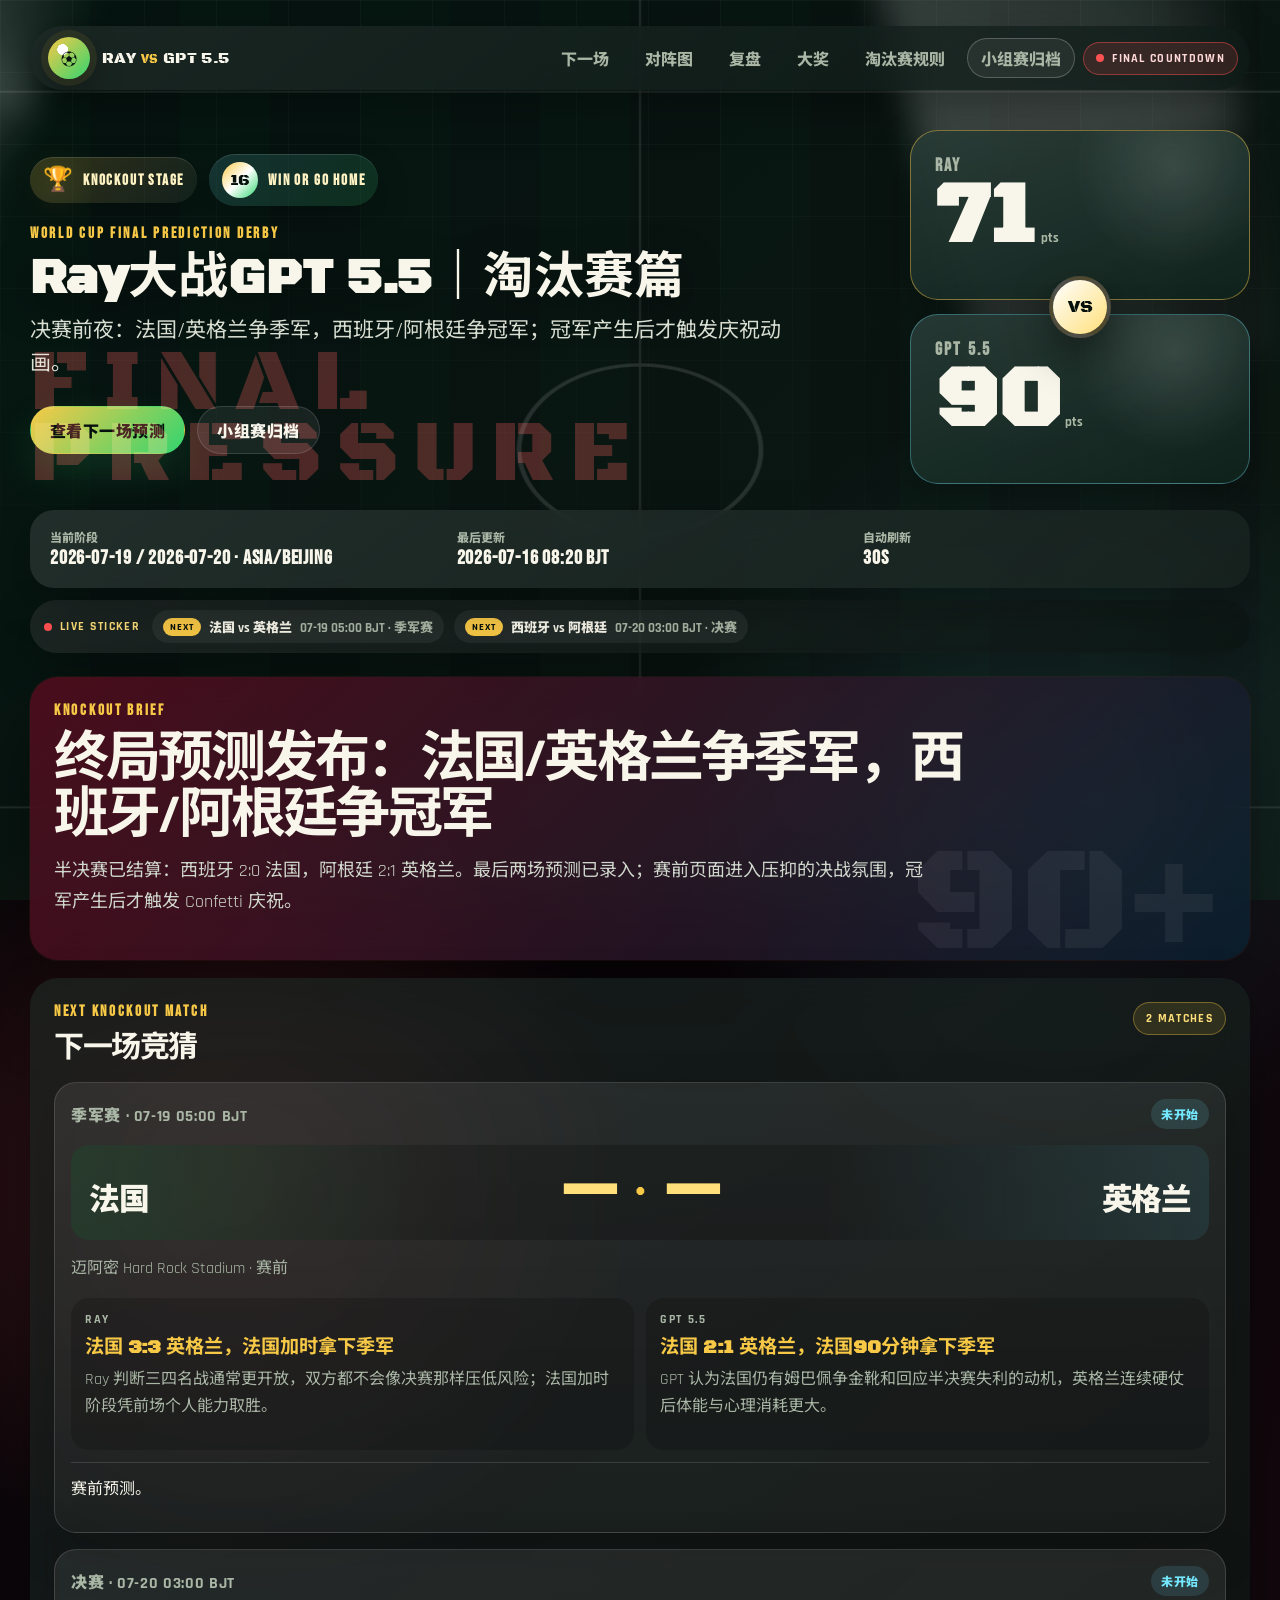
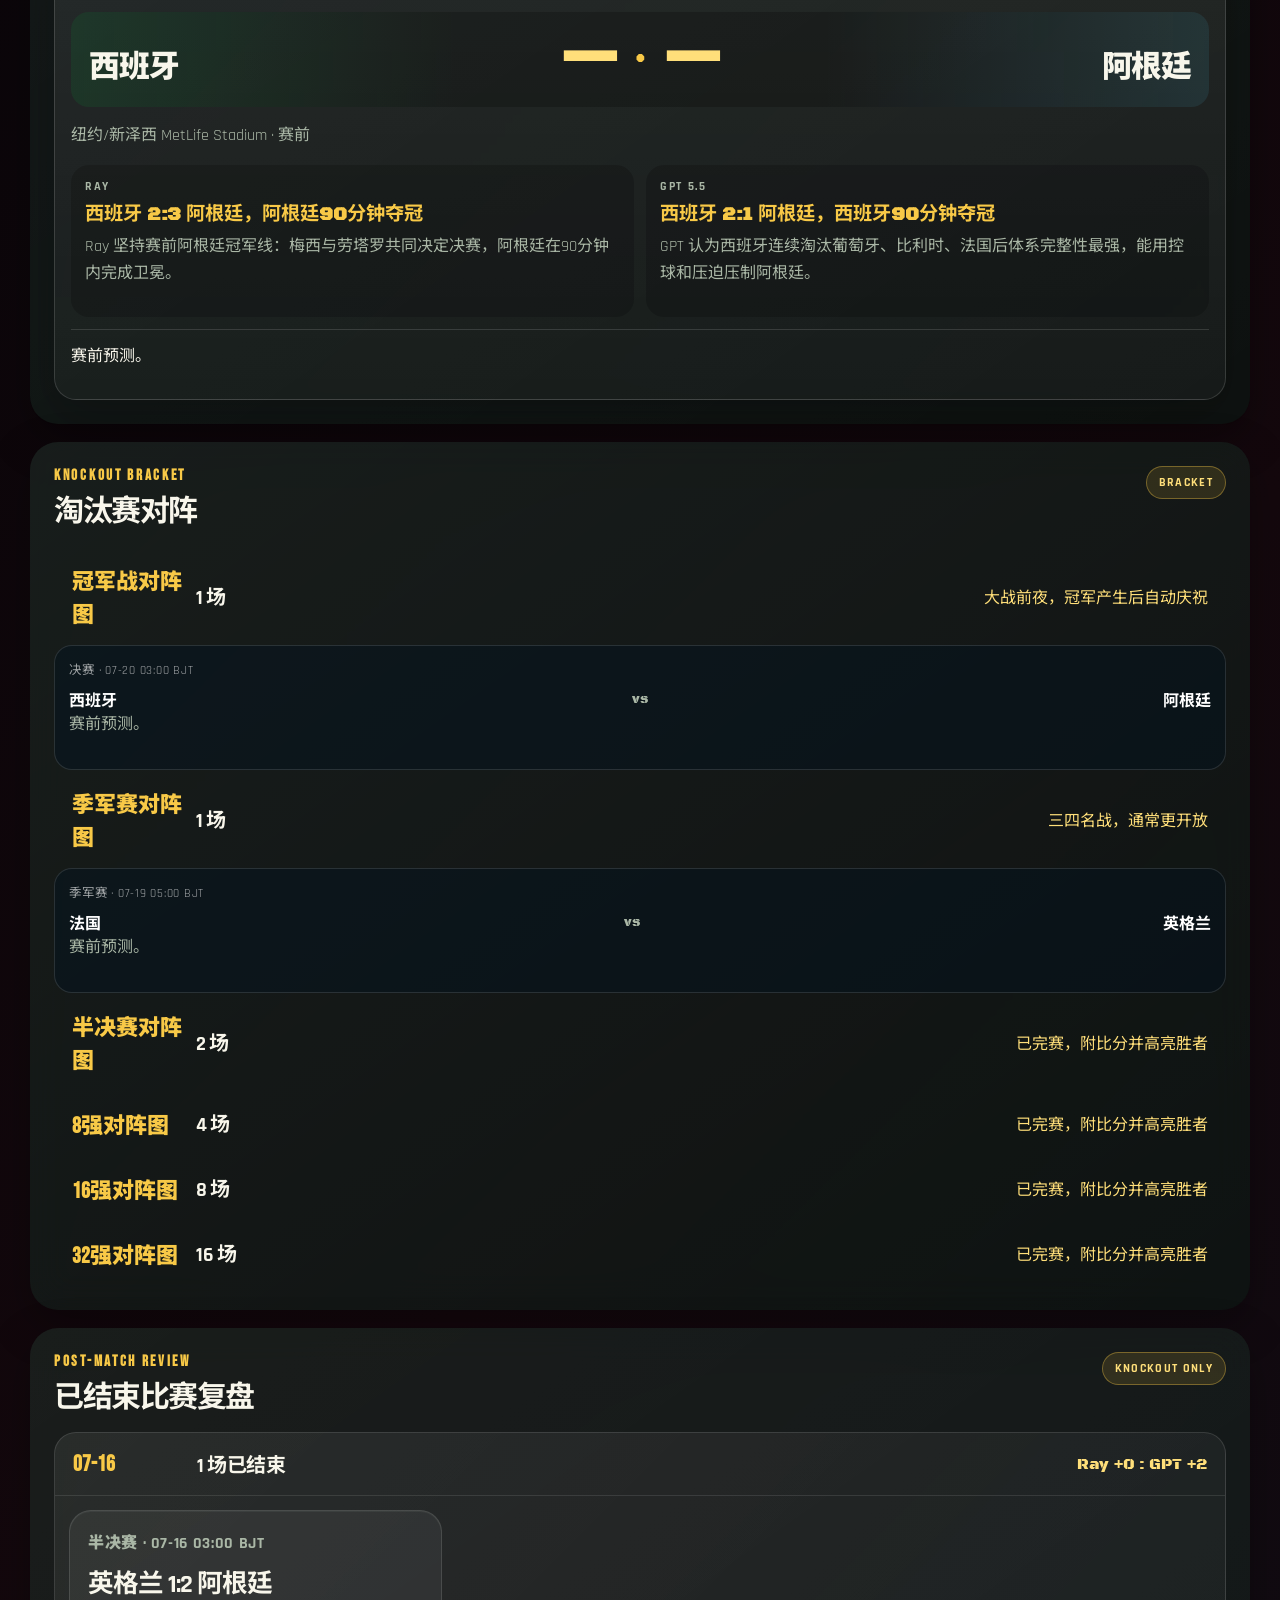
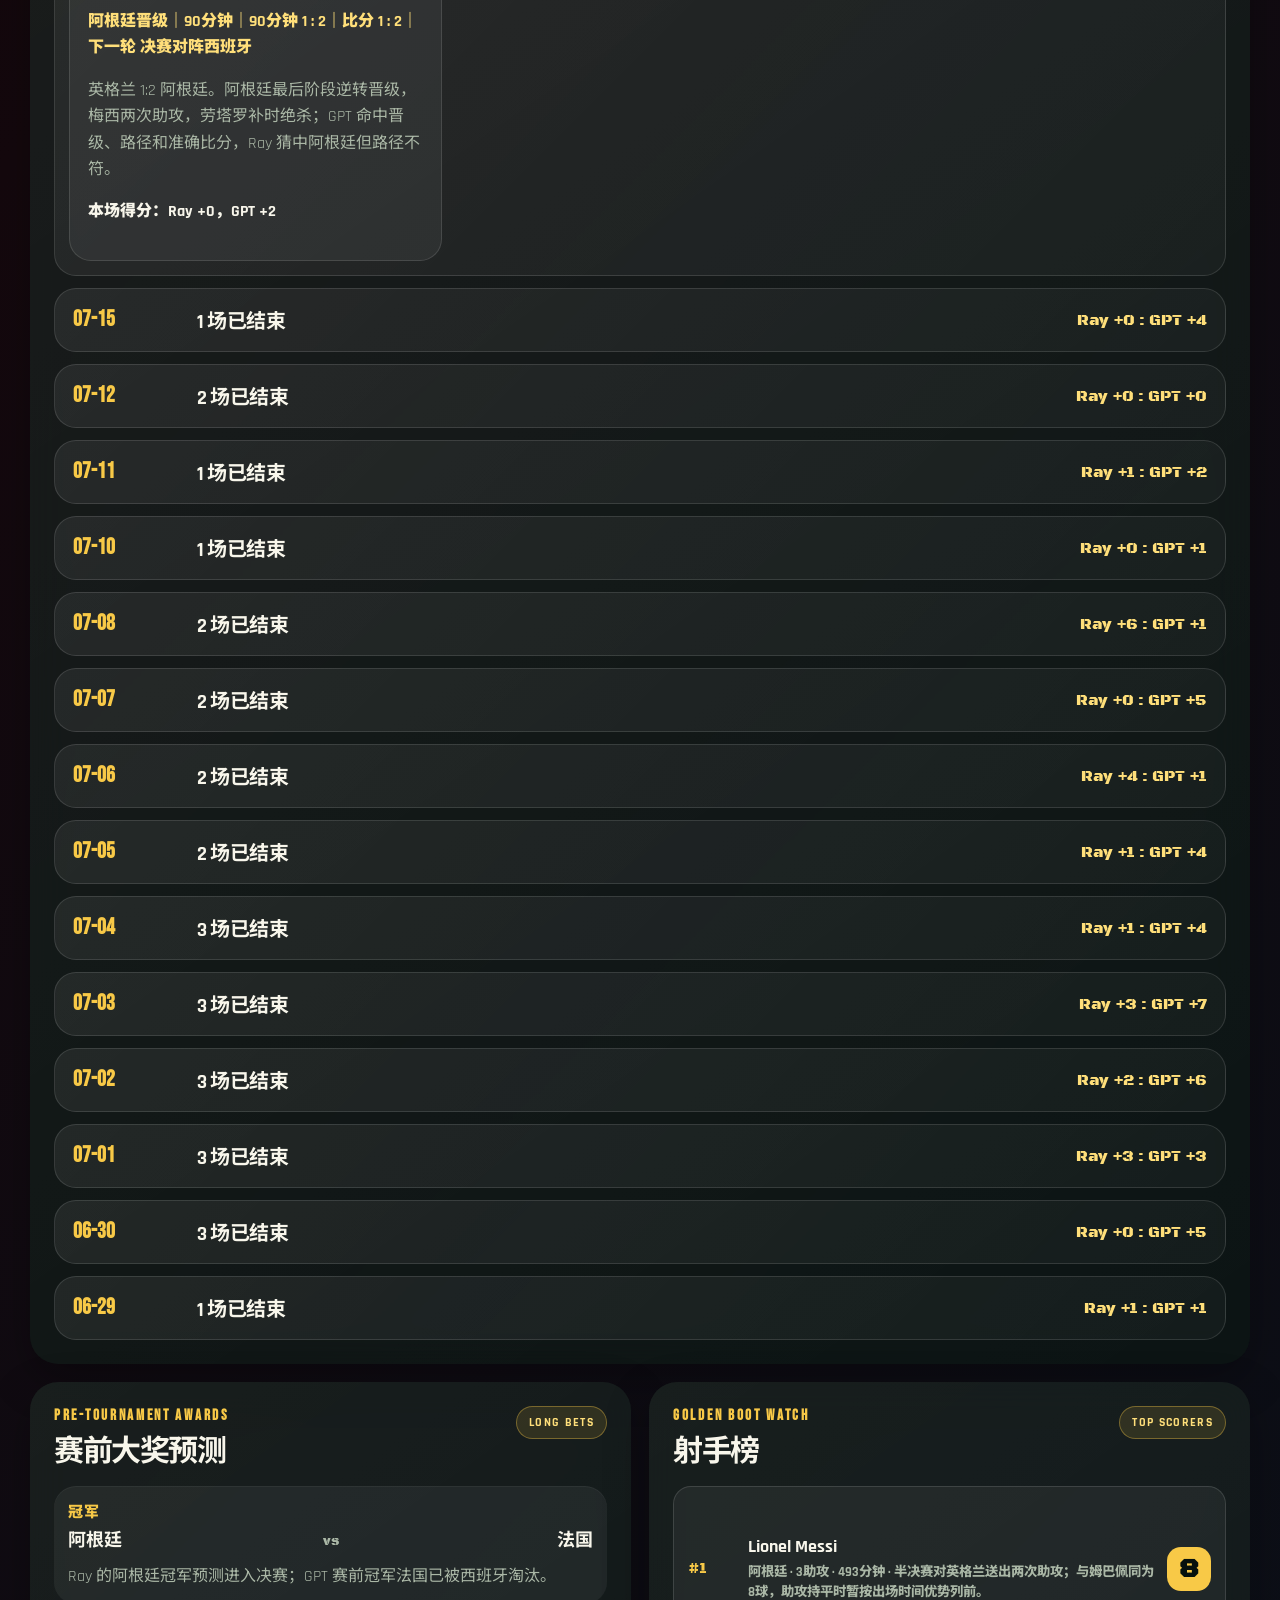
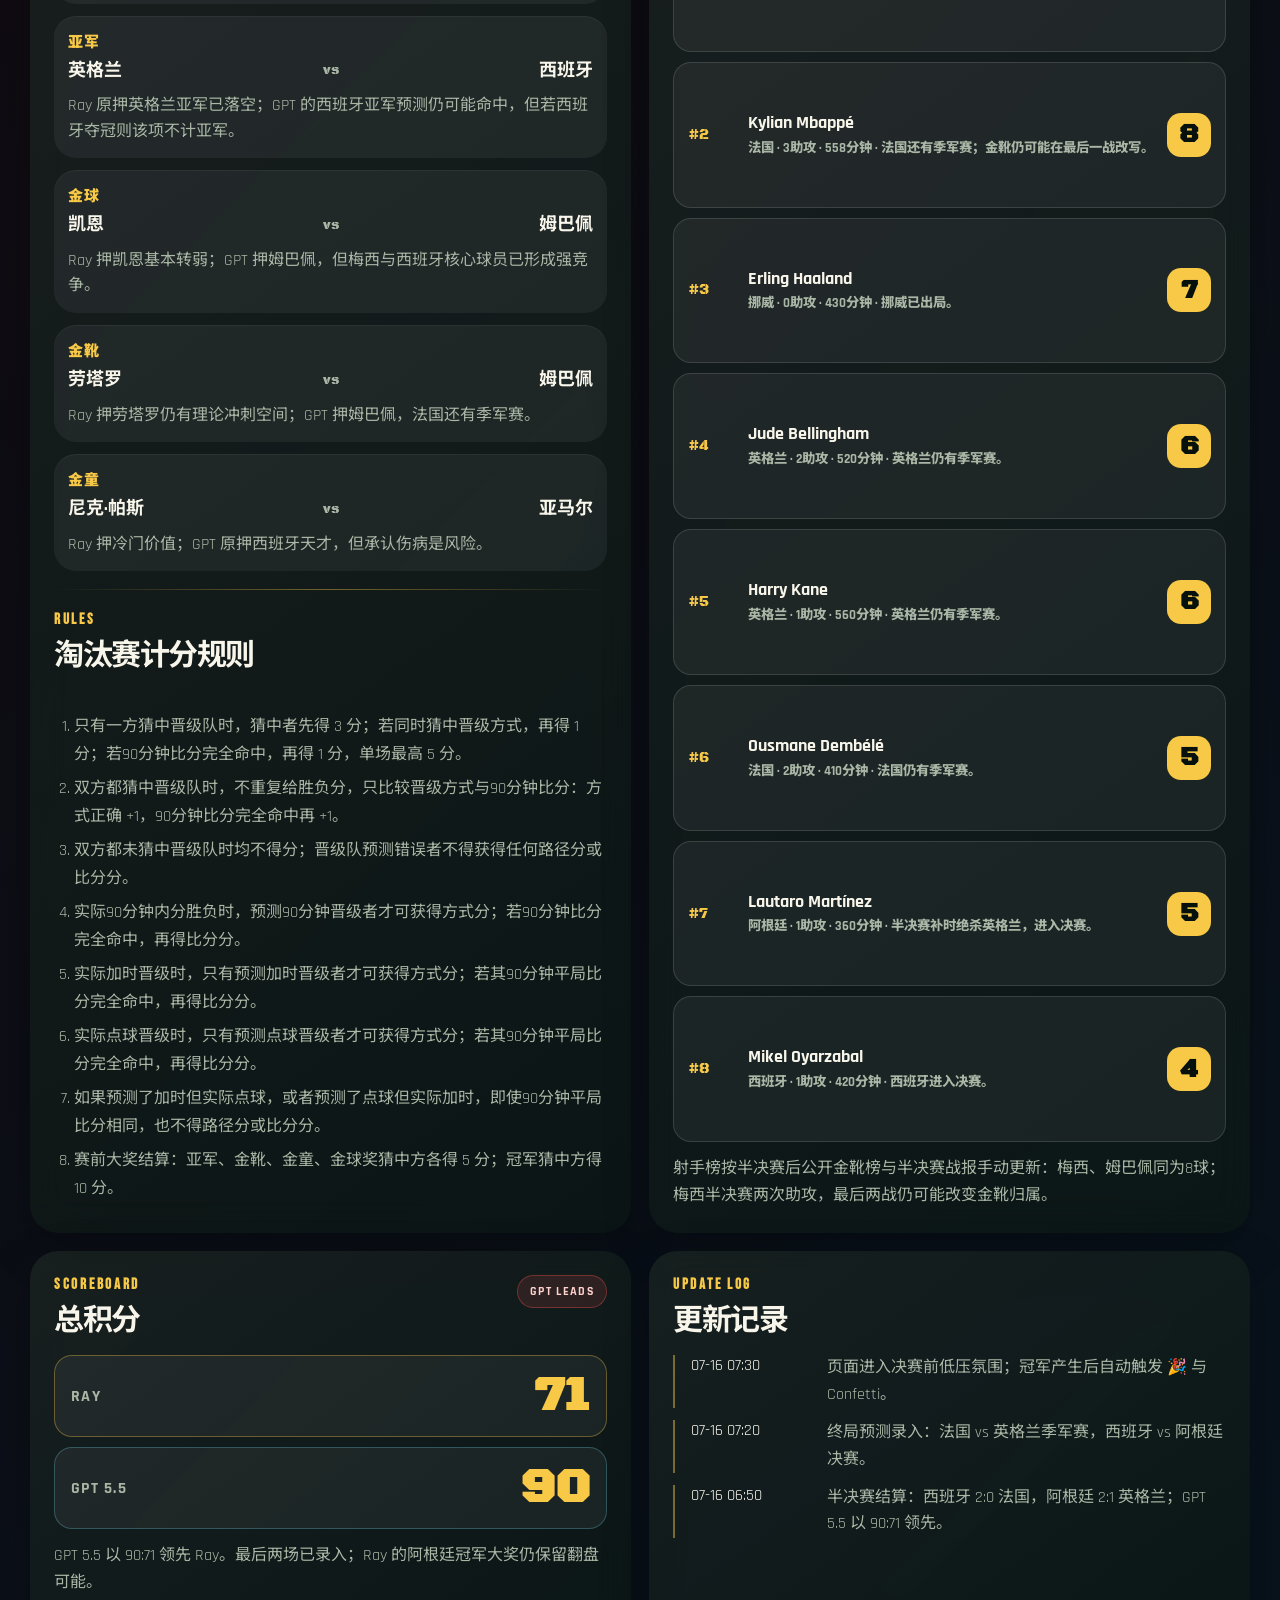
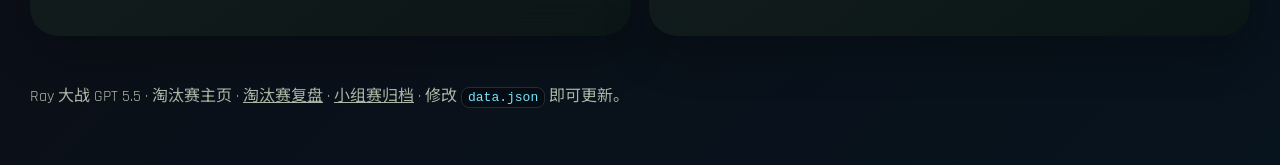
==== commit ba6a5a12: "refine index" ====
--- a/index.html
+++ b/index.html
@@ -8,7 +8,7 @@
   <link rel="preconnect" href="https://fonts.googleapis.com">
   <link rel="preconnect" href="https://fonts.gstatic.com" crossorigin>
   <link href="https://fonts.googleapis.com/css2?family=Black+Ops+One&family=Bebas+Neue&family=Rajdhani:wght@500;600;700&family=Noto+Sans+SC:wght@400;500;700;900&display=swap" rel="stylesheet">
-  <link rel="stylesheet" href="style.css?v=final-countdown-toast-fix-20260716" />
+  <link rel="stylesheet" href="style.css?v=final-bracket-order-fix-20260716" />
 
   <style id="semifinal-bracket-cyan-overrides">
     .bracket-card.has-winner {
@@ -157,7 +157,7 @@
   <div class="champion-celebration" id="championCelebration" hidden aria-live="polite">
     <canvas class="champion-confetti-canvas" id="confettiCanvas" aria-hidden="true"></canvas>
     <div class="celebration-card">
-      <span class="celebration-emoji" aria-hidden="true">🎉🏆🎉</span>
+      <span class="celebration-emoji" aria-hidden="true">🎉</span>
       <h2 class="celebration-title" id="celebrationTitle">冠军产生后显示</h2>
       <p class="celebration-copy" id="celebrationCopy">World Cup champion confirmed.</p>
     </div>
@@ -696,15 +696,21 @@
       });
     }
 
+    function normalizeRoundType(round) {
+      const value = String(round || "").trim();
+      const lower = value.toLowerCase();
+      if (value === "决赛" || lower === "final" || lower === "championship") return "final";
+      if (value === "季军赛" || value.includes("三四名") || lower.includes("third") || lower.includes("3rd")) return "third";
+      if (value === "半决赛" || value.includes("半决") || lower.includes("semi")) return "semi";
+      if (value === "8强" || value === "八强" || value.includes("1/4") || lower.includes("quarter")) return "quarter";
+      if (value === "16强" || value === "1/8决赛" || lower.includes("round of 16")) return "r16";
+      if (value === "32强" || value === "1/16决赛" || lower.includes("round of 32")) return "r32";
+      return "other";
+    }
+
     function roundRank(round) {
-      const value = String(round || "");
-      if (value.includes("决赛") && !value.includes("季军")) return 0;
-      if (value.includes("季军") || /third|3rd/i.test(value)) return 1;
-      if (value.includes("半决") || /semi/i.test(value)) return 2;
-      if (value.includes("8") || value.includes("1/4") || /quarter/i.test(value)) return 3;
-      if (value.includes("16")) return 4;
-      if (value.includes("32")) return 5;
-      return 9;
+      const ranks = { final: 0, third: 1, semi: 2, quarter: 3, r16: 4, r32: 5, other: 9 };
+      return ranks[normalizeRoundType(round)] ?? 9;
     }
 
     function renderBracketCard(item) {
@@ -741,13 +747,16 @@
         details.open = index <= 1;
         const matches = groups.get(round).slice().sort((a, b) => parseBjDateTime(a.kickoff_local) - parseBjDateTime(b.kickoff_local));
         const summary = create("summary", "review-day-summary");
-        const isFinal = round.includes("决赛") && !round.includes("季军");
-        const isThird = round.includes("季军") || /third|3rd/i.test(round);
-        const isSemi = round.includes("半决") || /semi/i.test(round);
-        const isQuarter = round.includes("1/4") || round.includes("8") || /quarter/i.test(round);
-        const roundName = isFinal ? "冠军战对阵图" : isThird ? "季军赛对阵图" : isSemi ? "半决赛对阵图" : isQuarter ? "8强对阵图" : round.includes("16") ? "16强对阵图" : round.includes("32") ? "32强对阵图" : `${round}对阵图`;
+        const roundType = normalizeRoundType(round);
+        const isFinal = roundType === "final";
+        const isThird = roundType === "third";
+        const isSemi = roundType === "semi";
+        const isQuarter = roundType === "quarter";
+        const isR16 = roundType === "r16";
+        const isR32 = roundType === "r32";
+        const roundName = isFinal ? "冠军战对阵图" : isThird ? "季军赛对阵图" : isSemi ? "半决赛对阵图" : isQuarter ? "8强对阵图" : isR16 ? "16强对阵图" : isR32 ? "32强对阵图" : `${round}对阵图`;
         const finished = matches.every(item => item.status === "已结束" || item.winner);
-        const roundNote = isFinal ? (finished ? "大战前夜" : "冠军已产生" ) : isThird ? (finished ? "季军归属已定" : "三四名战，通常更开放") : isSemi ? "已完赛，附比分并高亮胜者" : isQuarter ? "已完赛，附比分并高亮胜者" : (round.includes("16") || round.includes("32")) ? "已完赛，附比分并高亮胜者" : "淘汰赛对阵";
+        const roundNote = isFinal ? (finished ? "冠军已产生，庆祝动画生效" : "大战前夜，冠军产生后自动庆祝") : isThird ? (finished ? "季军归属已定" : "三四名战，通常更开放") : (isSemi || isQuarter || isR16 || isR32) ? "已完赛，附比分并高亮胜者" : "淘汰赛对阵";
         summary.appendChild(create("span", "", roundName));
         summary.appendChild(create("strong", "", `${matches.length} 场`));
         summary.appendChild(create("em", "", roundNote));
@@ -829,8 +838,8 @@
       celebration.hidden = false;
       const title = document.getElementById("celebrationTitle");
       const copy = document.getElementById("celebrationCopy");
-      if (title) title.textContent = `🎉🏆🎉 ${champion} 捧起大力神杯`;
-      if (copy) copy.textContent = "2026世界杯冠军！";
+      if (title) title.textContent = `🎉 ${champion} 捧起大力神杯`;
+      if (copy) copy.textContent = "冠军已产生，Ray vs GPT 5.5 终局结算开启。";
       if (!celebrationLaunched) {
         celebrationLaunched = true;
         celebration.classList.remove("settled", "closing");
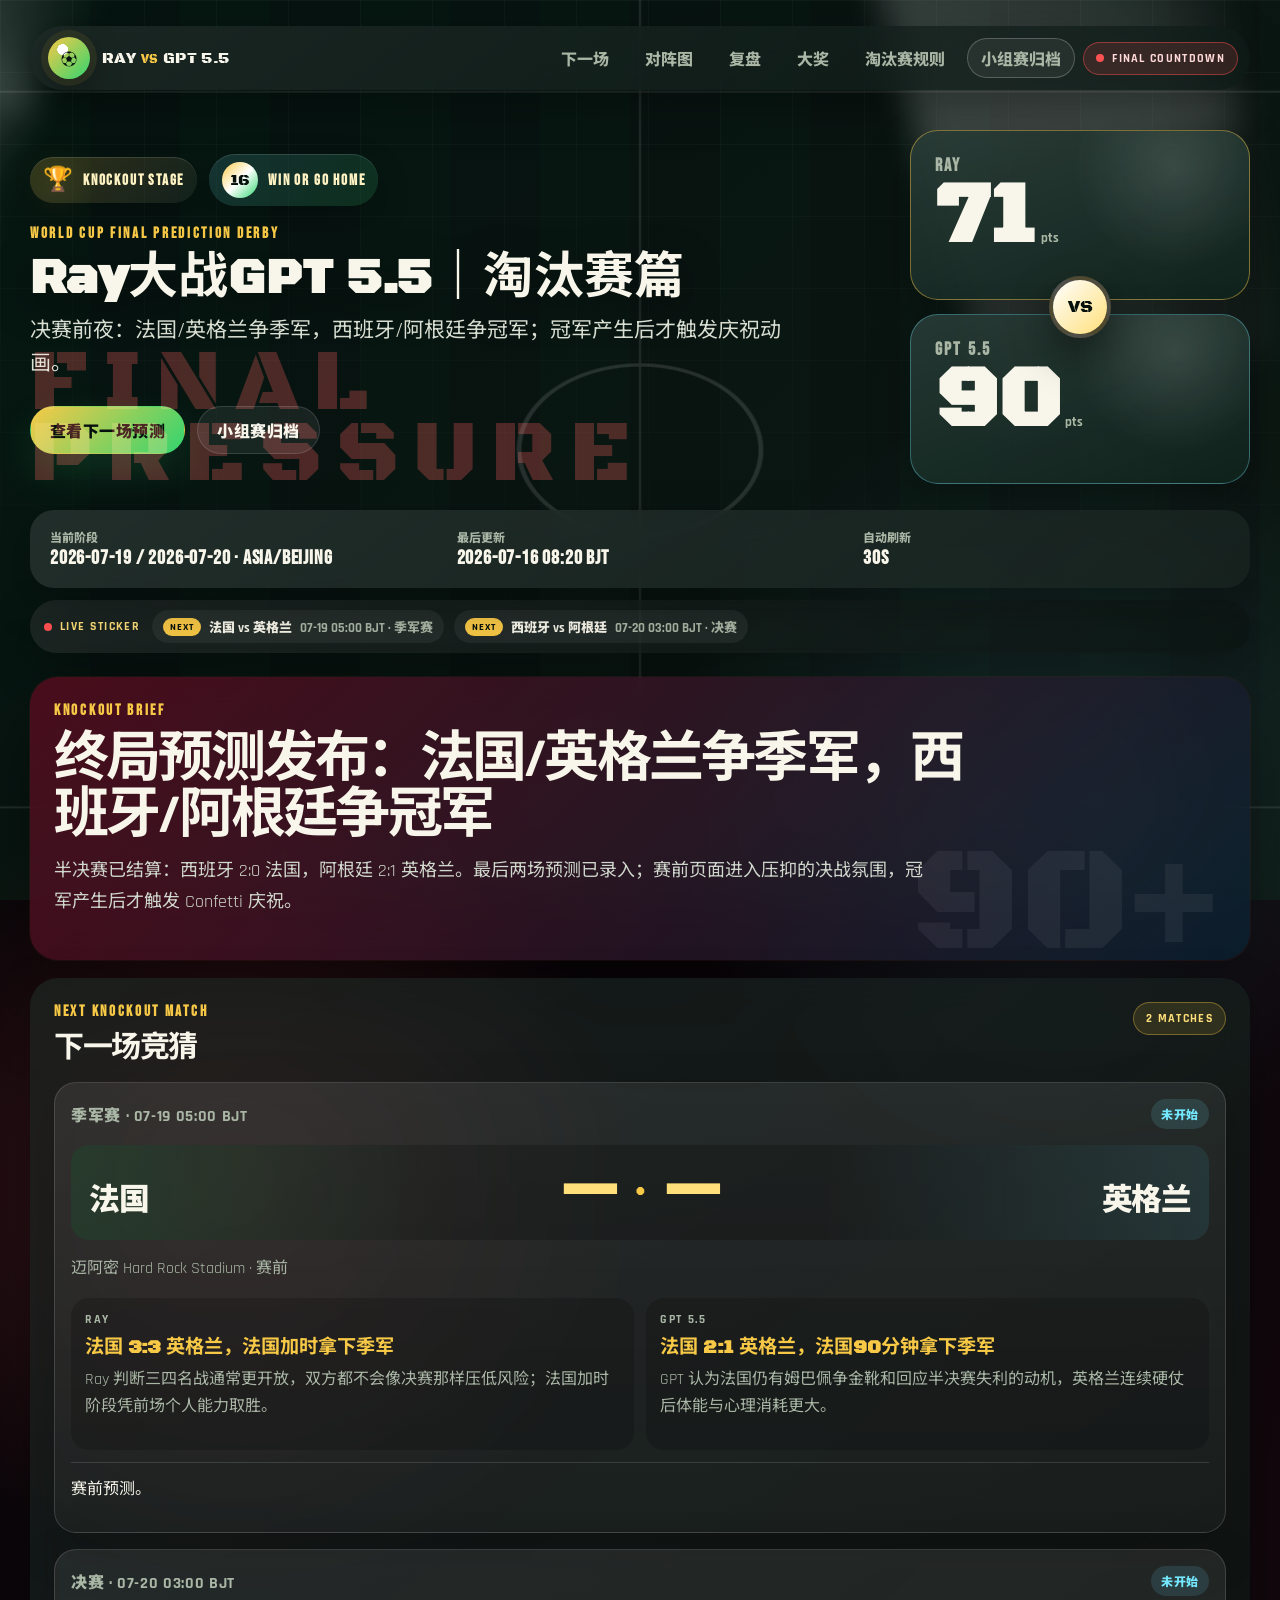
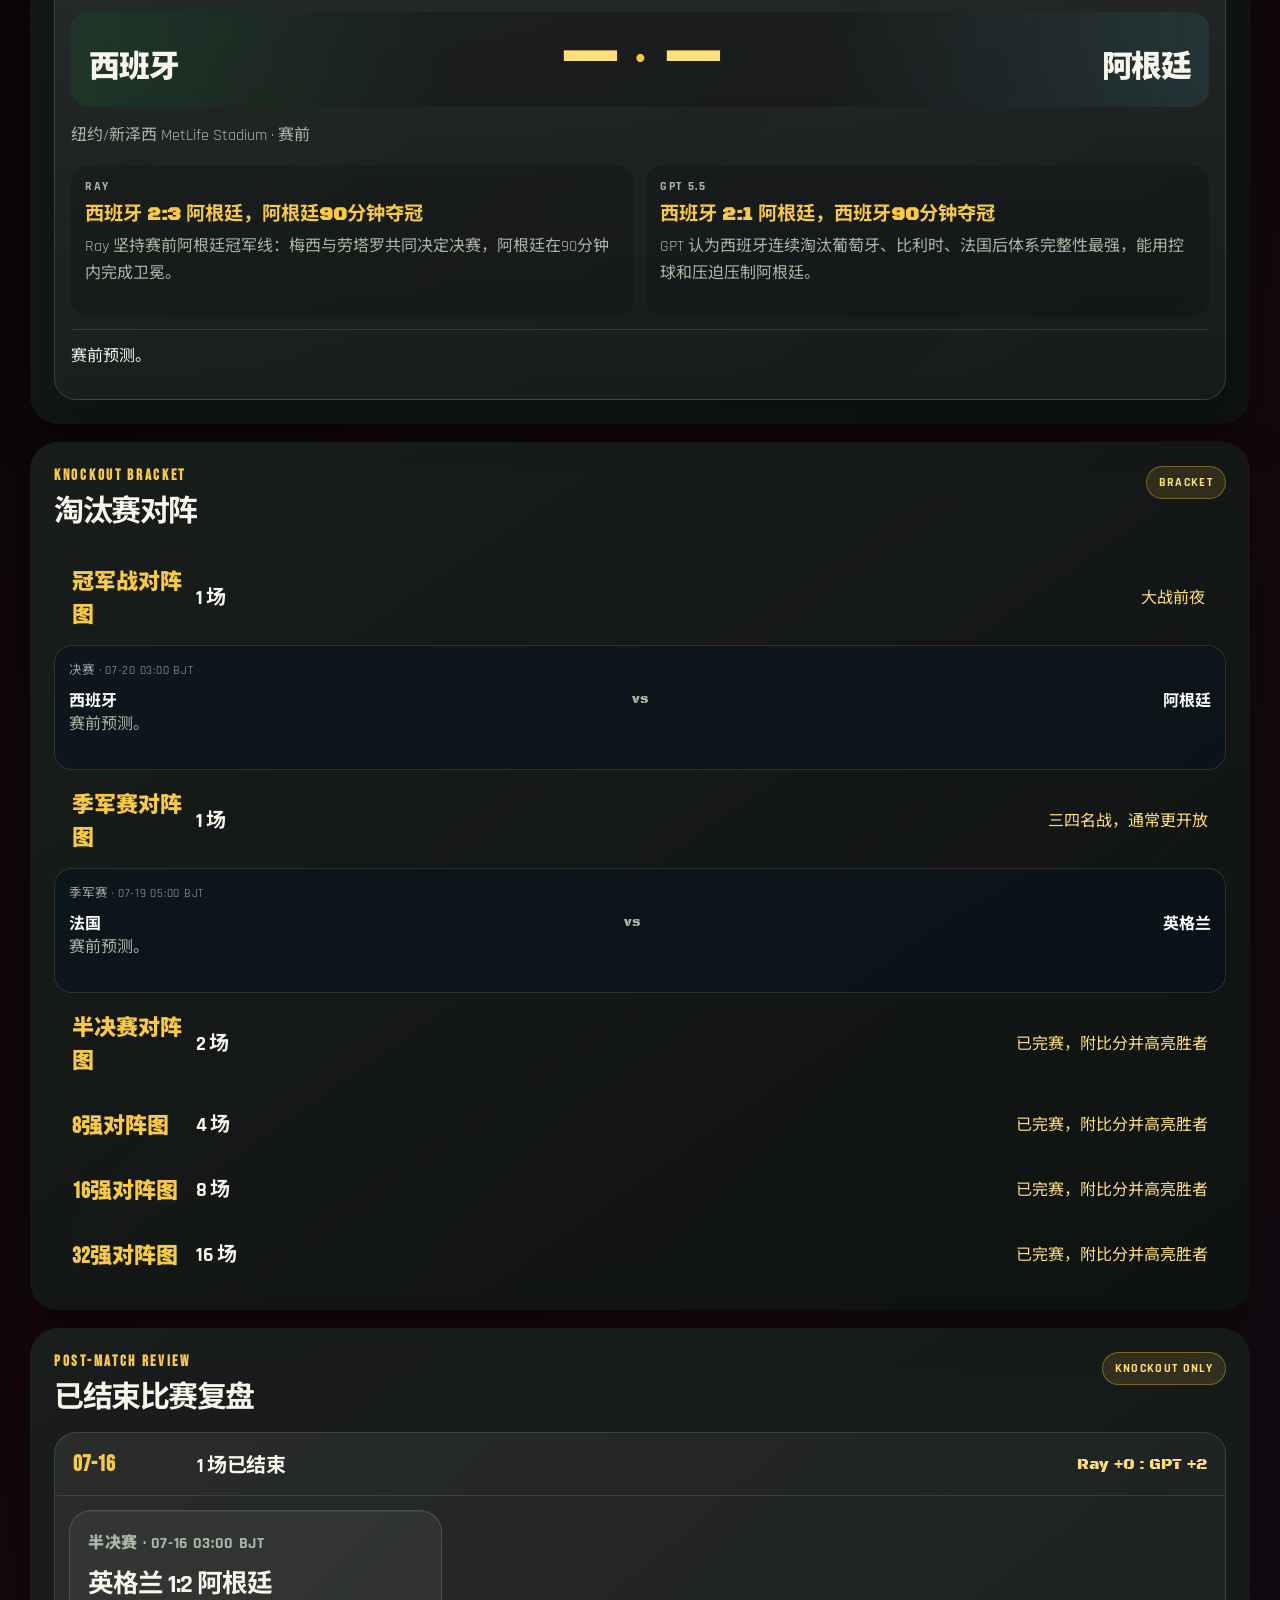
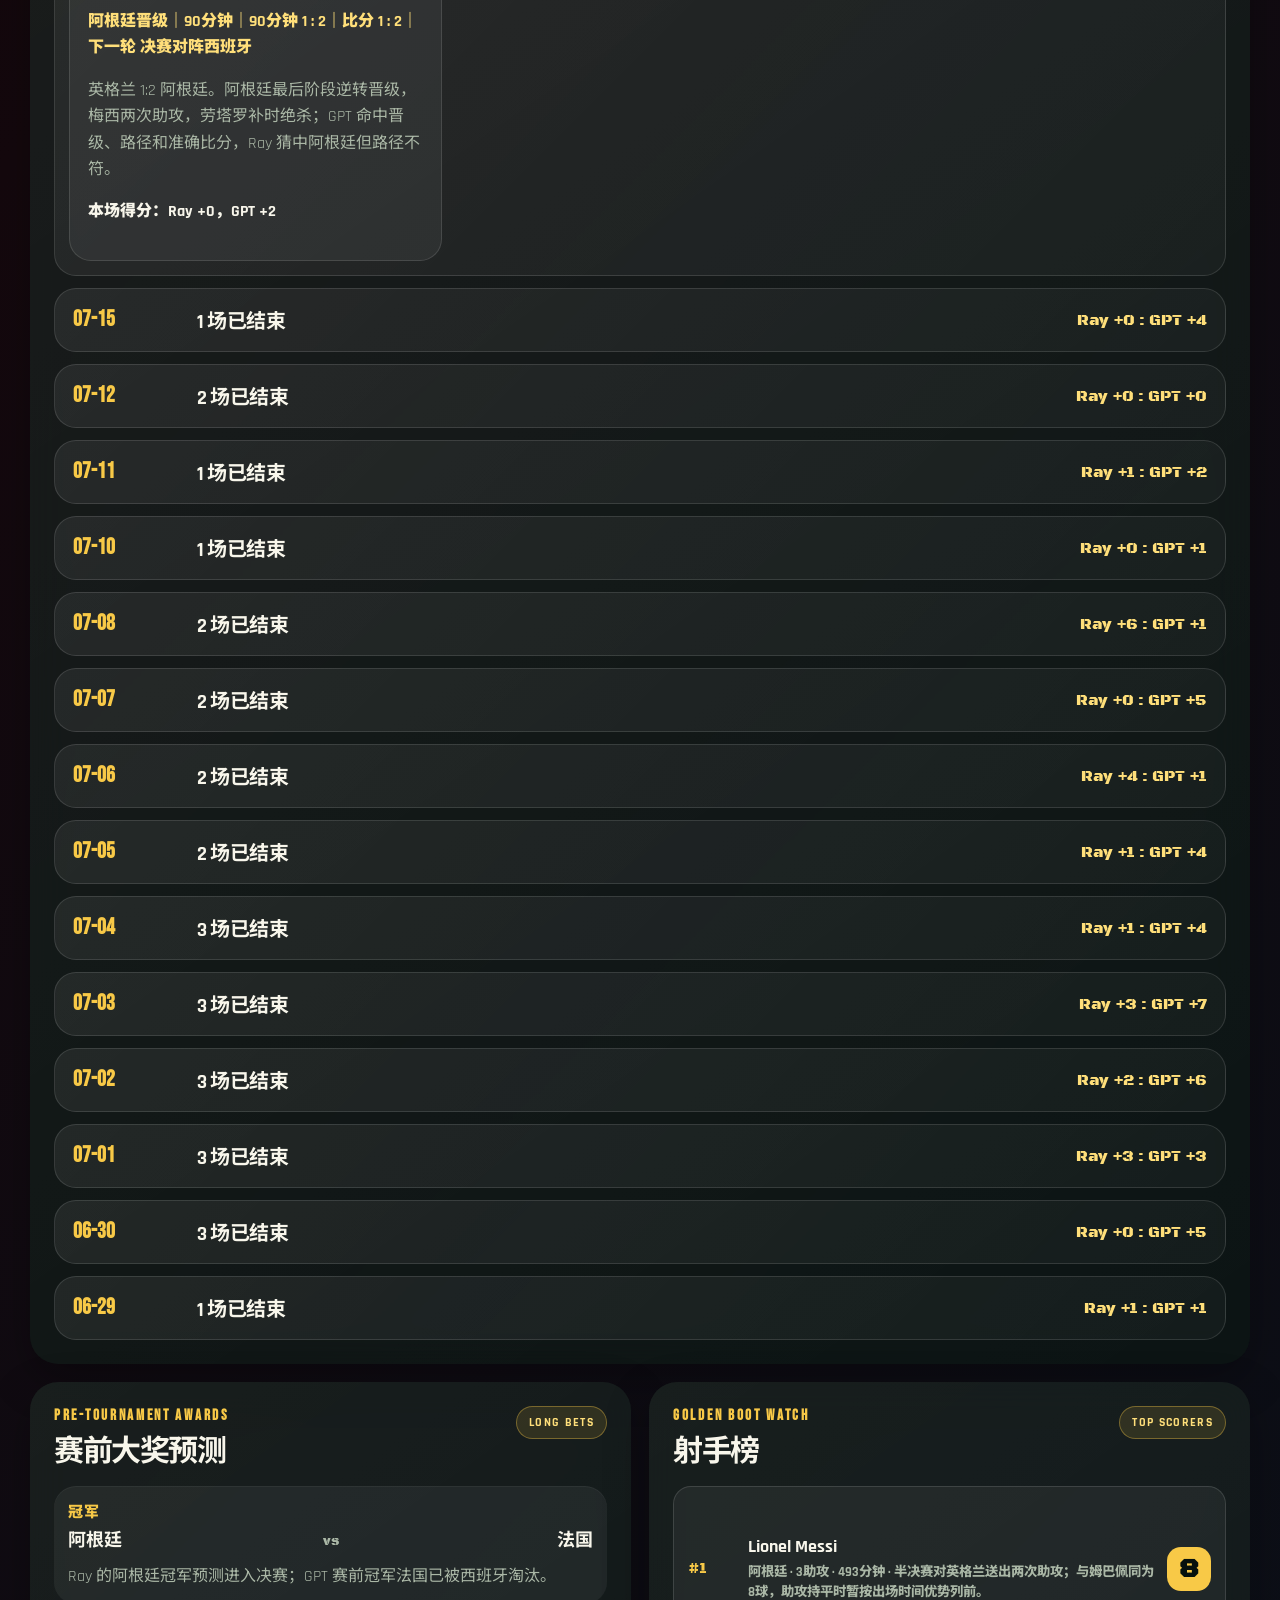
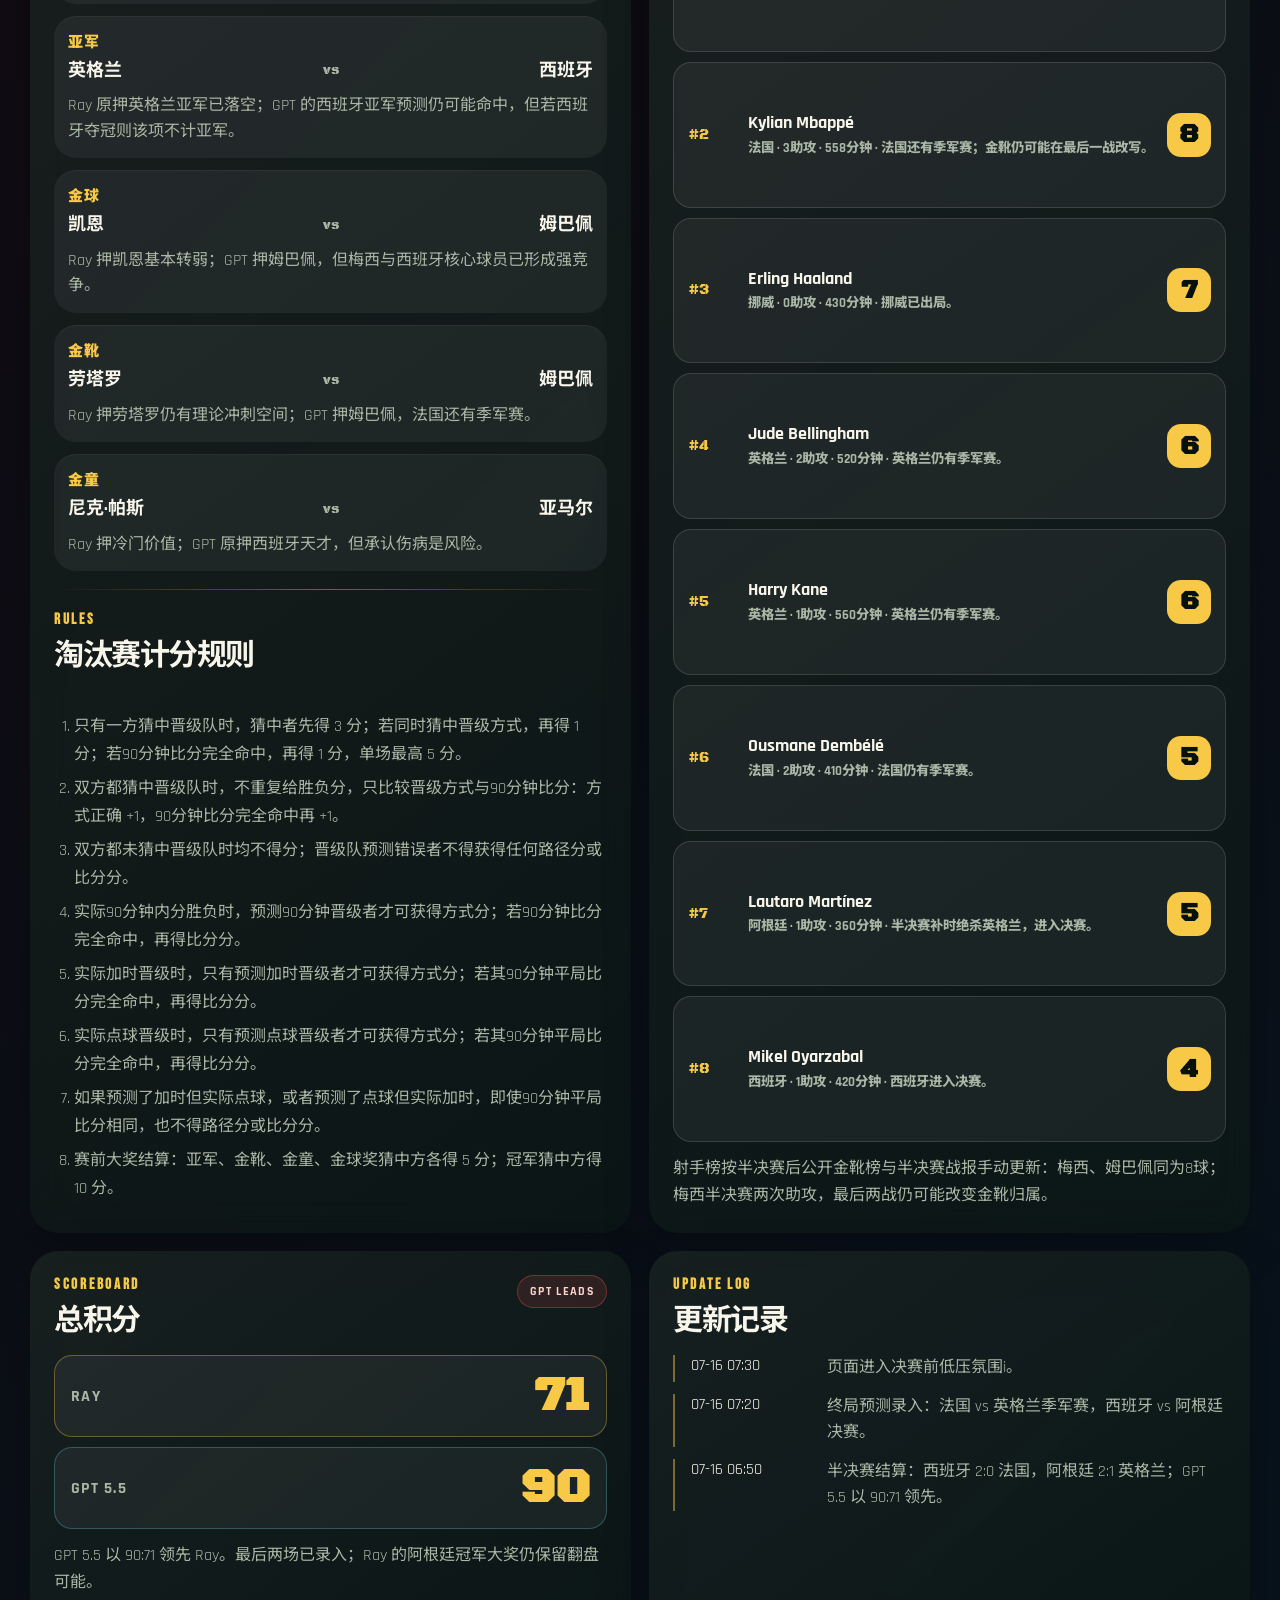
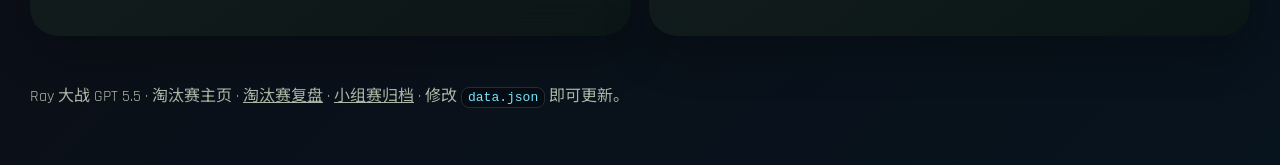
==== commit 2149e6a9: "refine pages" ====
--- a/index.html
+++ b/index.html
@@ -157,8 +157,8 @@
   <div class="champion-celebration" id="championCelebration" hidden aria-live="polite">
     <canvas class="champion-confetti-canvas" id="confettiCanvas" aria-hidden="true"></canvas>
     <div class="celebration-card">
-      <span class="celebration-emoji" aria-hidden="true">🎉</span>
-      <h2 class="celebration-title" id="celebrationTitle">冠军产生后显示</h2>
+      <span class="celebration-emoji" aria-hidden="true">🎉🏆🎉</span>
+      <h2 class="celebration-title" id="celebrationTitle">冠军产生</h2>
       <p class="celebration-copy" id="celebrationCopy">World Cup champion confirmed.</p>
     </div>
   </div>
@@ -756,7 +756,7 @@
         const isR32 = roundType === "r32";
         const roundName = isFinal ? "冠军战对阵图" : isThird ? "季军赛对阵图" : isSemi ? "半决赛对阵图" : isQuarter ? "8强对阵图" : isR16 ? "16强对阵图" : isR32 ? "32强对阵图" : `${round}对阵图`;
         const finished = matches.every(item => item.status === "已结束" || item.winner);
-        const roundNote = isFinal ? (finished ? "冠军已产生，庆祝动画生效" : "大战前夜，冠军产生后自动庆祝") : isThird ? (finished ? "季军归属已定" : "三四名战，通常更开放") : (isSemi || isQuarter || isR16 || isR32) ? "已完赛，附比分并高亮胜者" : "淘汰赛对阵";
+        const roundNote = isFinal ? (finished ? "冠军已产生" : "大战前夜") : isThird ? (finished ? "季军归属已定" : "三四名战，通常更开放") : (isSemi || isQuarter || isR16 || isR32) ? "已完赛，附比分并高亮胜者" : "淘汰赛对阵";
         summary.appendChild(create("span", "", roundName));
         summary.appendChild(create("strong", "", `${matches.length} 场`));
         summary.appendChild(create("em", "", roundNote));
@@ -838,7 +838,7 @@
       celebration.hidden = false;
       const title = document.getElementById("celebrationTitle");
       const copy = document.getElementById("celebrationCopy");
-      if (title) title.textContent = `🎉 ${champion} 捧起大力神杯`;
+      if (title) title.textContent = `🎉🏆🎉 ${champion} 捧起大力神杯`;
       if (copy) copy.textContent = "冠军已产生，Ray vs GPT 5.5 终局结算开启。";
       if (!celebrationLaunched) {
         celebrationLaunched = true;
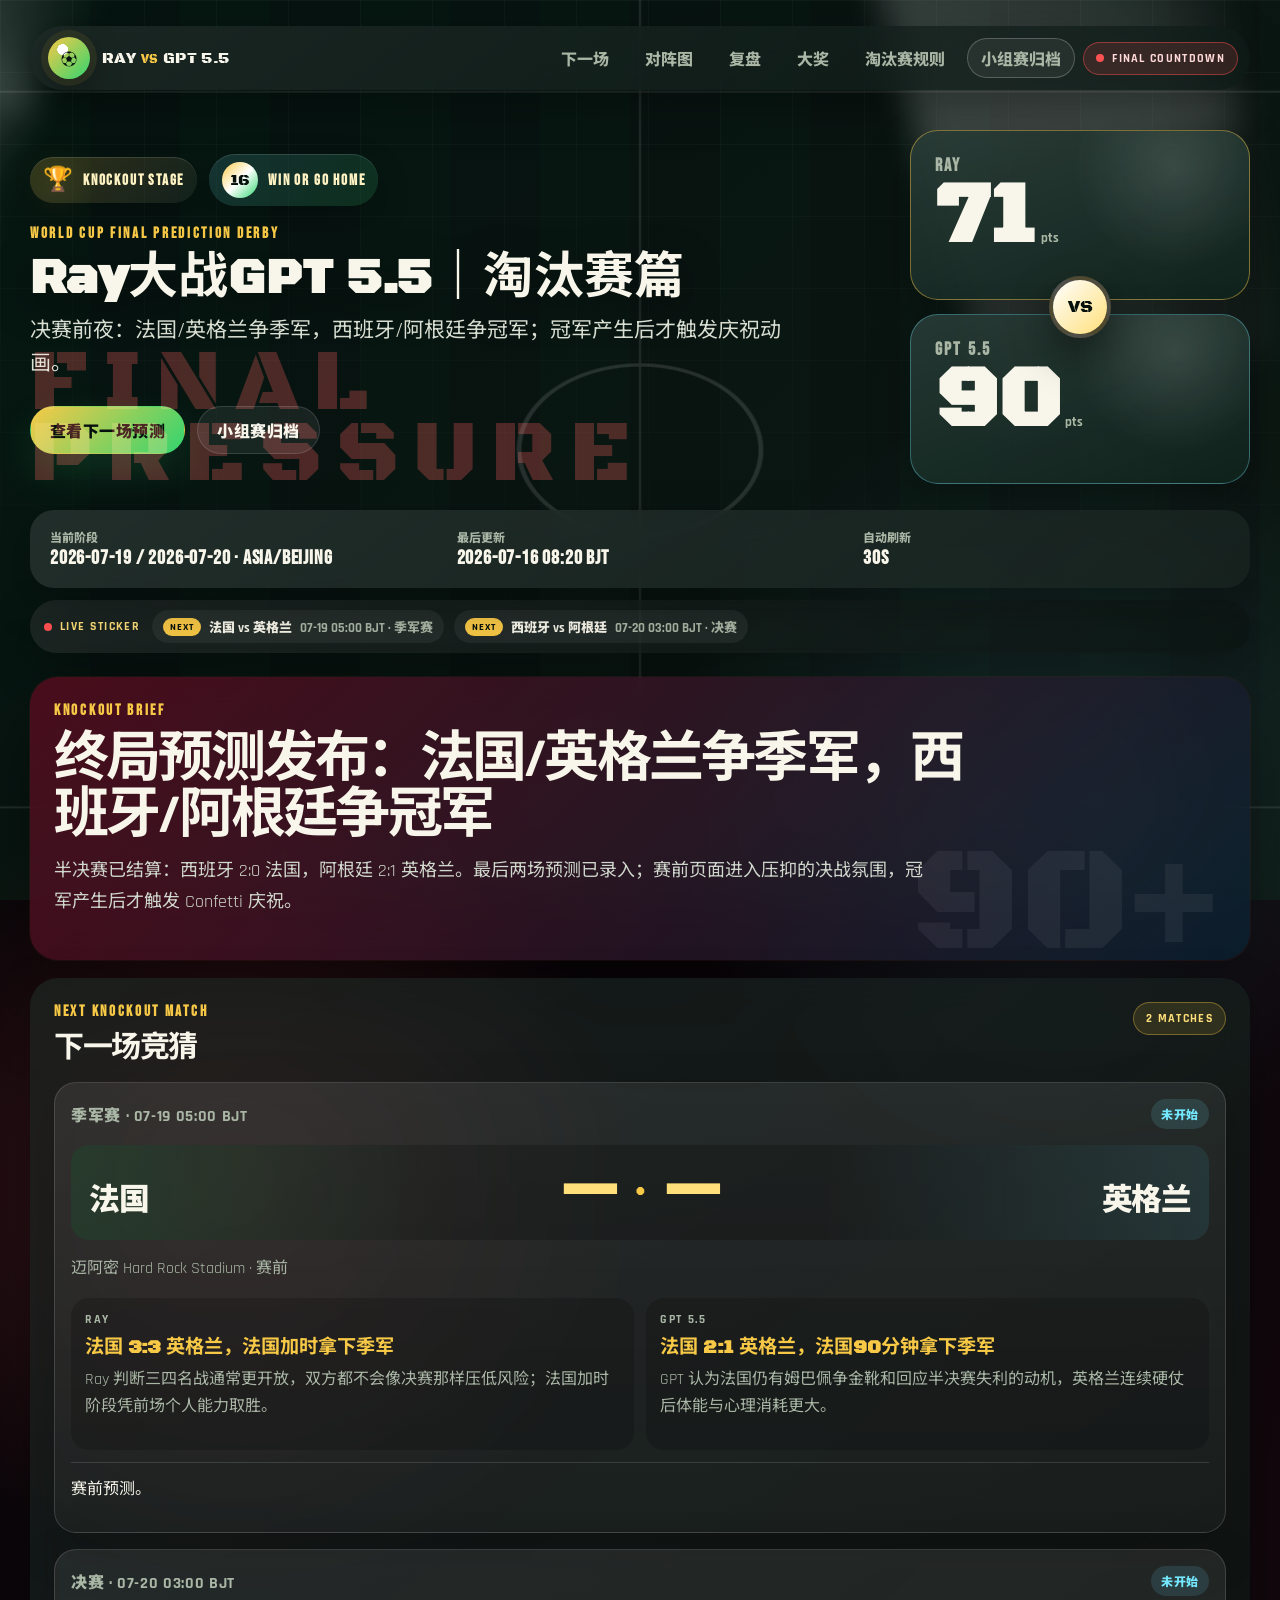
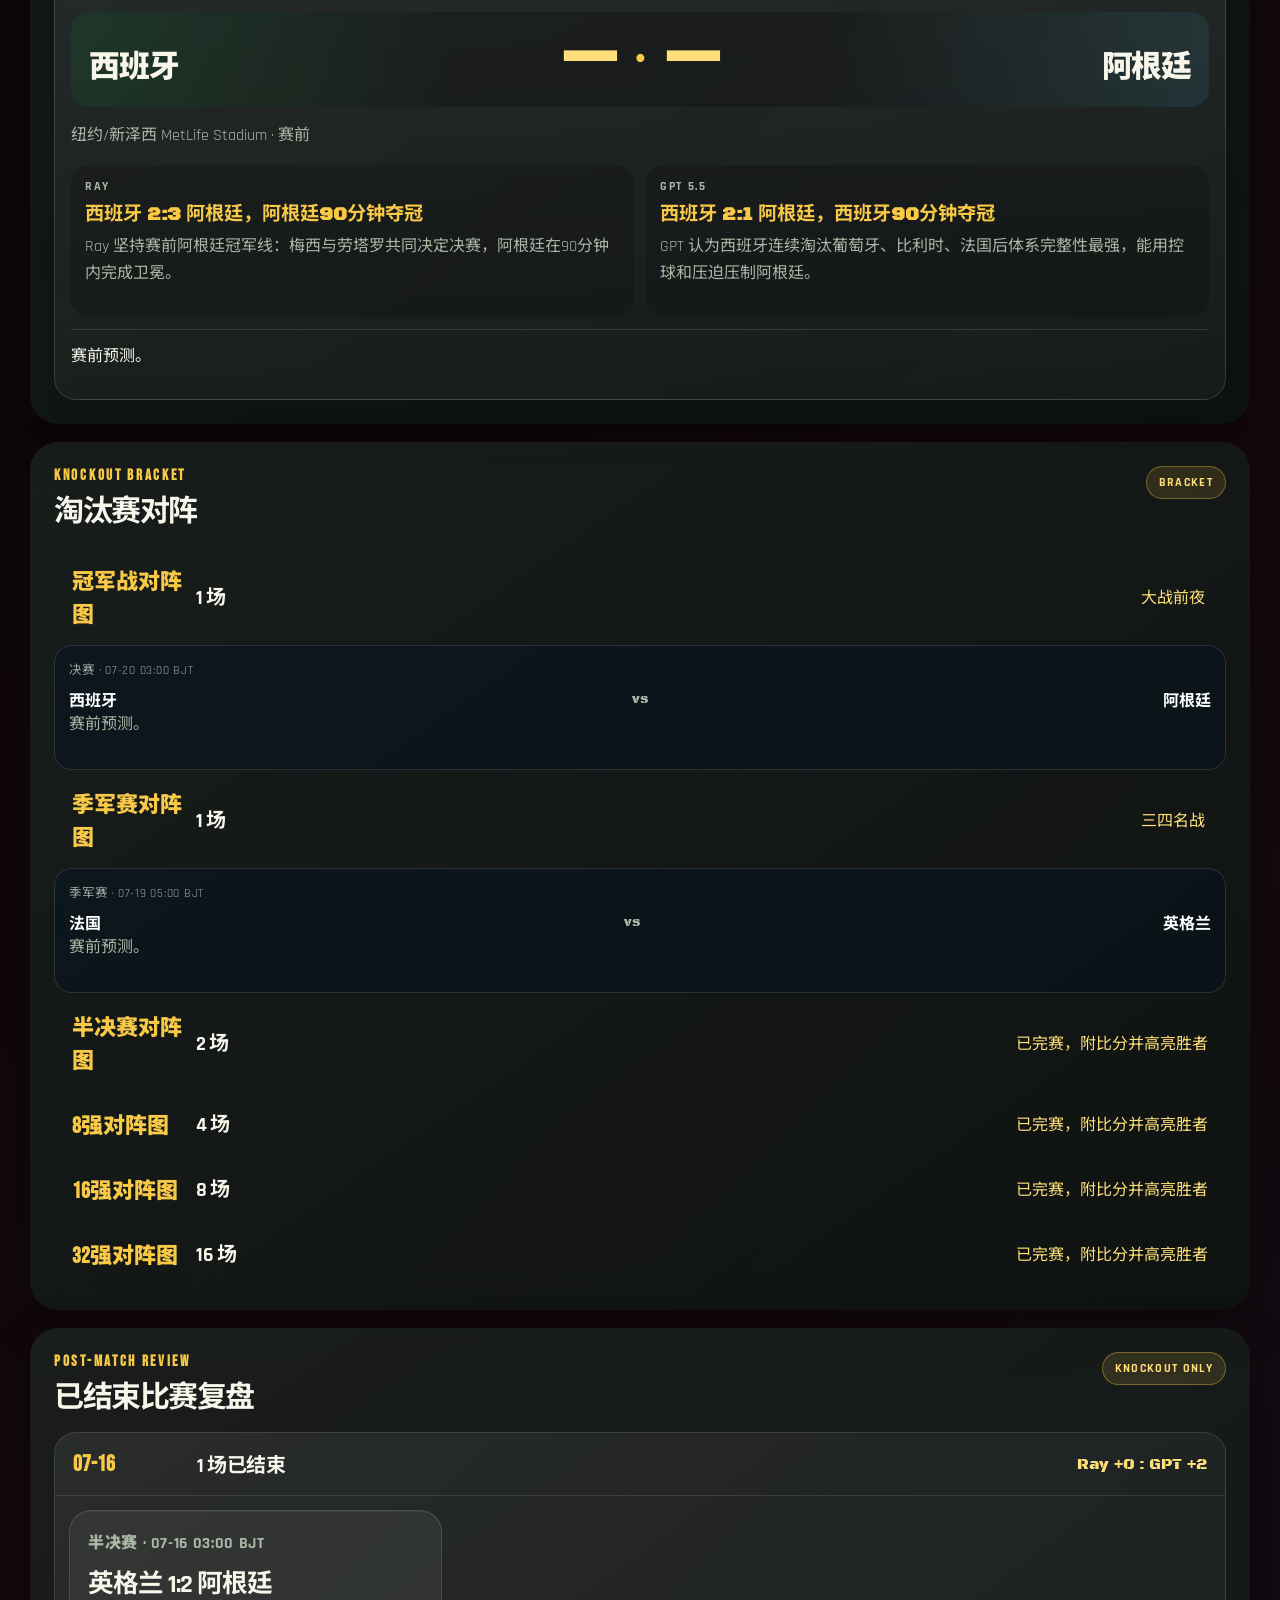
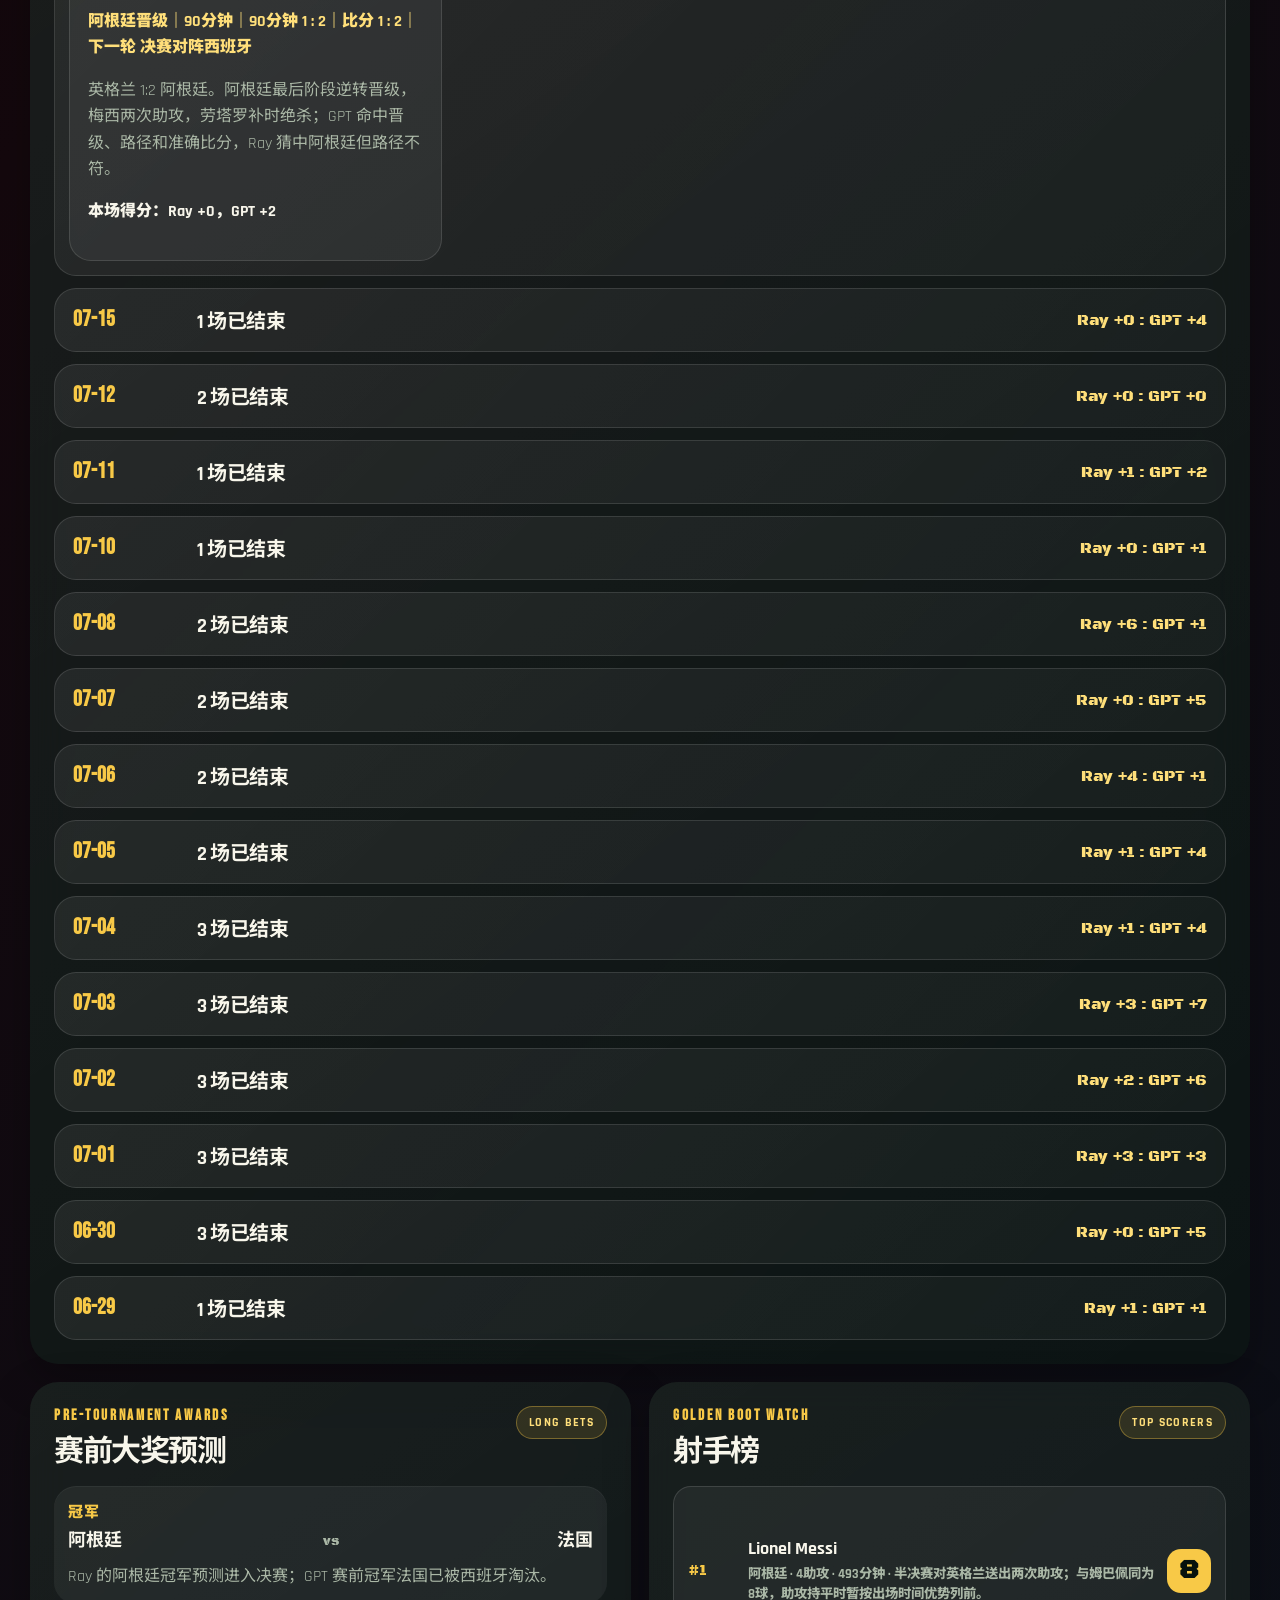
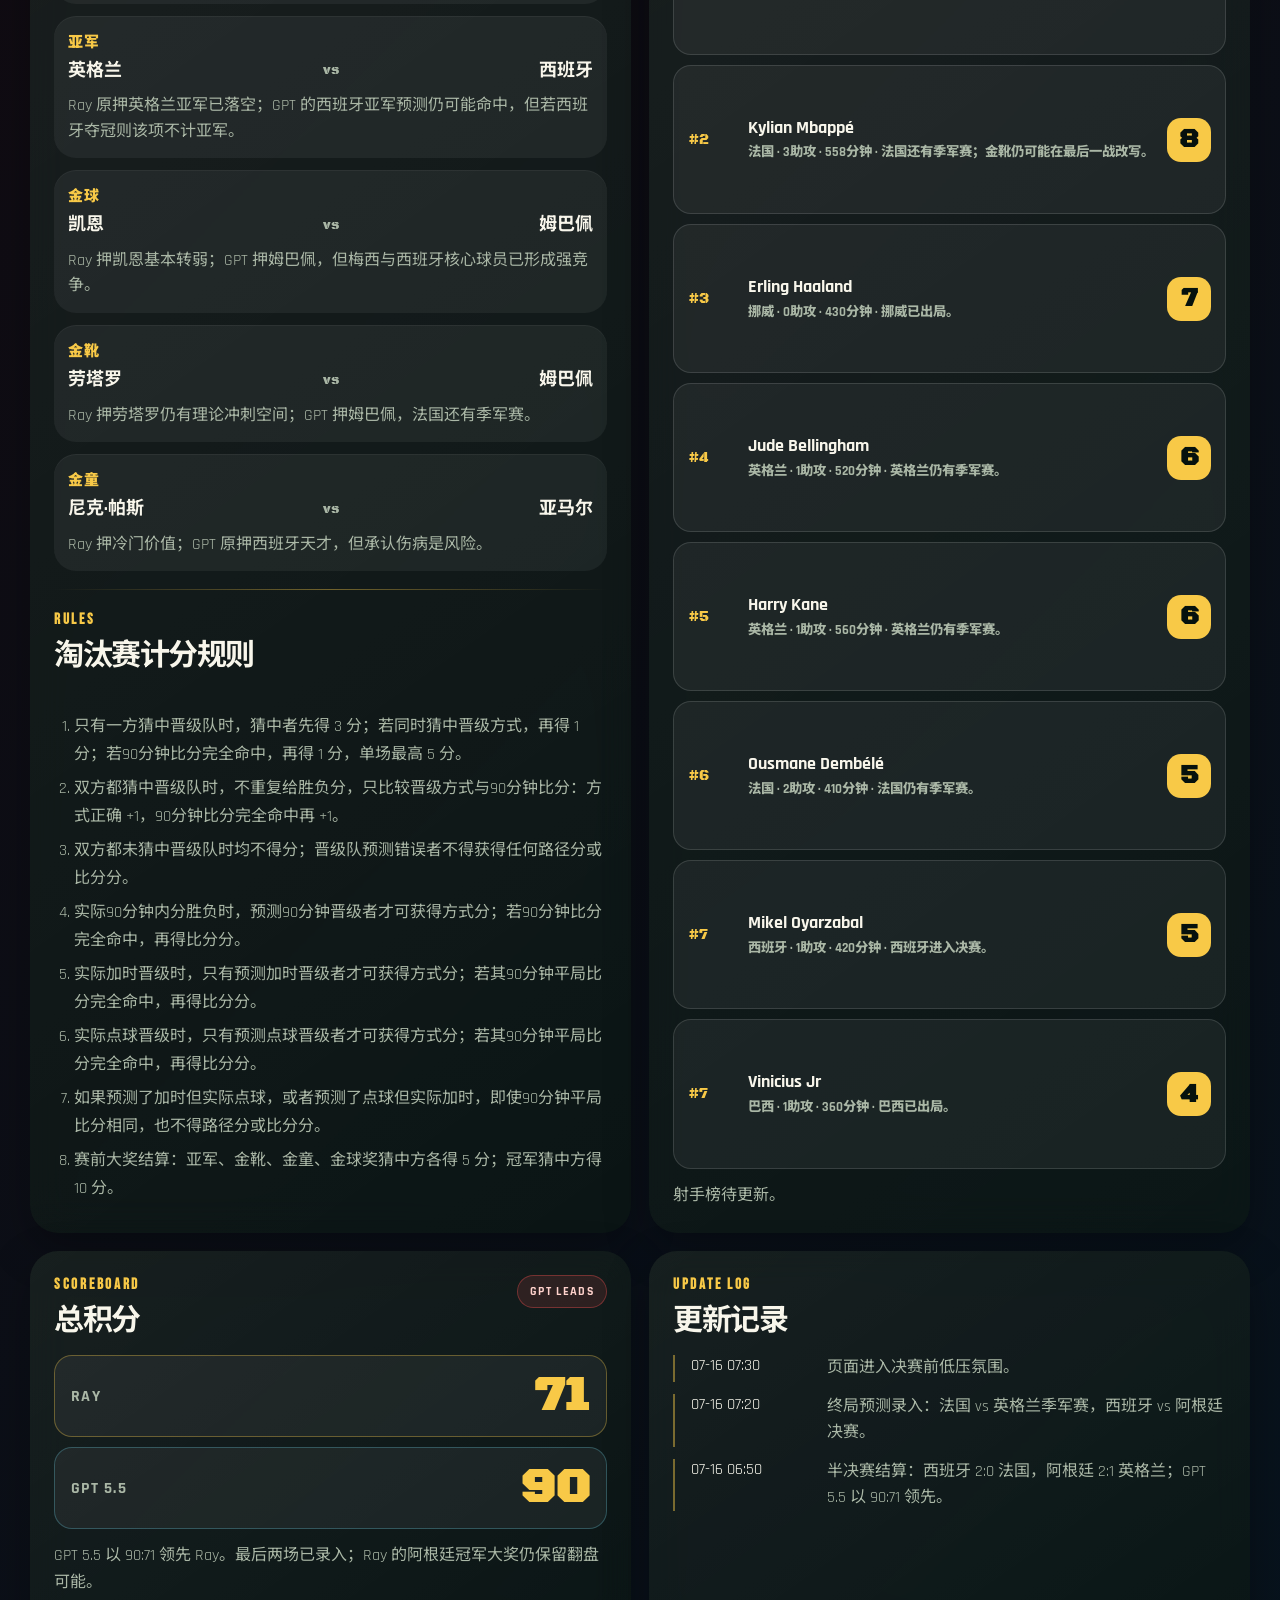
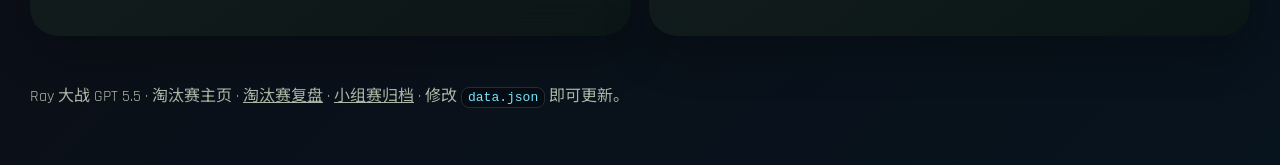
==== commit 7cc9b3b2: "language change" ====
--- a/index.html
+++ b/index.html
@@ -756,7 +756,7 @@
         const isR32 = roundType === "r32";
         const roundName = isFinal ? "冠军战对阵图" : isThird ? "季军赛对阵图" : isSemi ? "半决赛对阵图" : isQuarter ? "8强对阵图" : isR16 ? "16强对阵图" : isR32 ? "32强对阵图" : `${round}对阵图`;
         const finished = matches.every(item => item.status === "已结束" || item.winner);
-        const roundNote = isFinal ? (finished ? "冠军已产生" : "大战前夜") : isThird ? (finished ? "季军归属已定" : "三四名战，通常更开放") : (isSemi || isQuarter || isR16 || isR32) ? "已完赛，附比分并高亮胜者" : "淘汰赛对阵";
+        const roundNote = isFinal ? (finished ? "冠军已产生" : "大战前夜") : isThird ? (finished ? "季军归属已定" : "三四名战") : (isSemi || isQuarter || isR16 || isR32) ? "已完赛，附比分并高亮胜者" : "淘汰赛对阵";
         summary.appendChild(create("span", "", roundName));
         summary.appendChild(create("strong", "", `${matches.length} 场`));
         summary.appendChild(create("em", "", roundNote));
@@ -839,7 +839,7 @@
       const title = document.getElementById("celebrationTitle");
       const copy = document.getElementById("celebrationCopy");
       if (title) title.textContent = `🎉🏆🎉 ${champion} 捧起大力神杯`;
-      if (copy) copy.textContent = "冠军已产生，Ray vs GPT 5.5 终局结算开启。";
+      if (copy) copy.textContent = "2026年世界杯冠军！";
       if (!celebrationLaunched) {
         celebrationLaunched = true;
         celebration.classList.remove("settled", "closing");
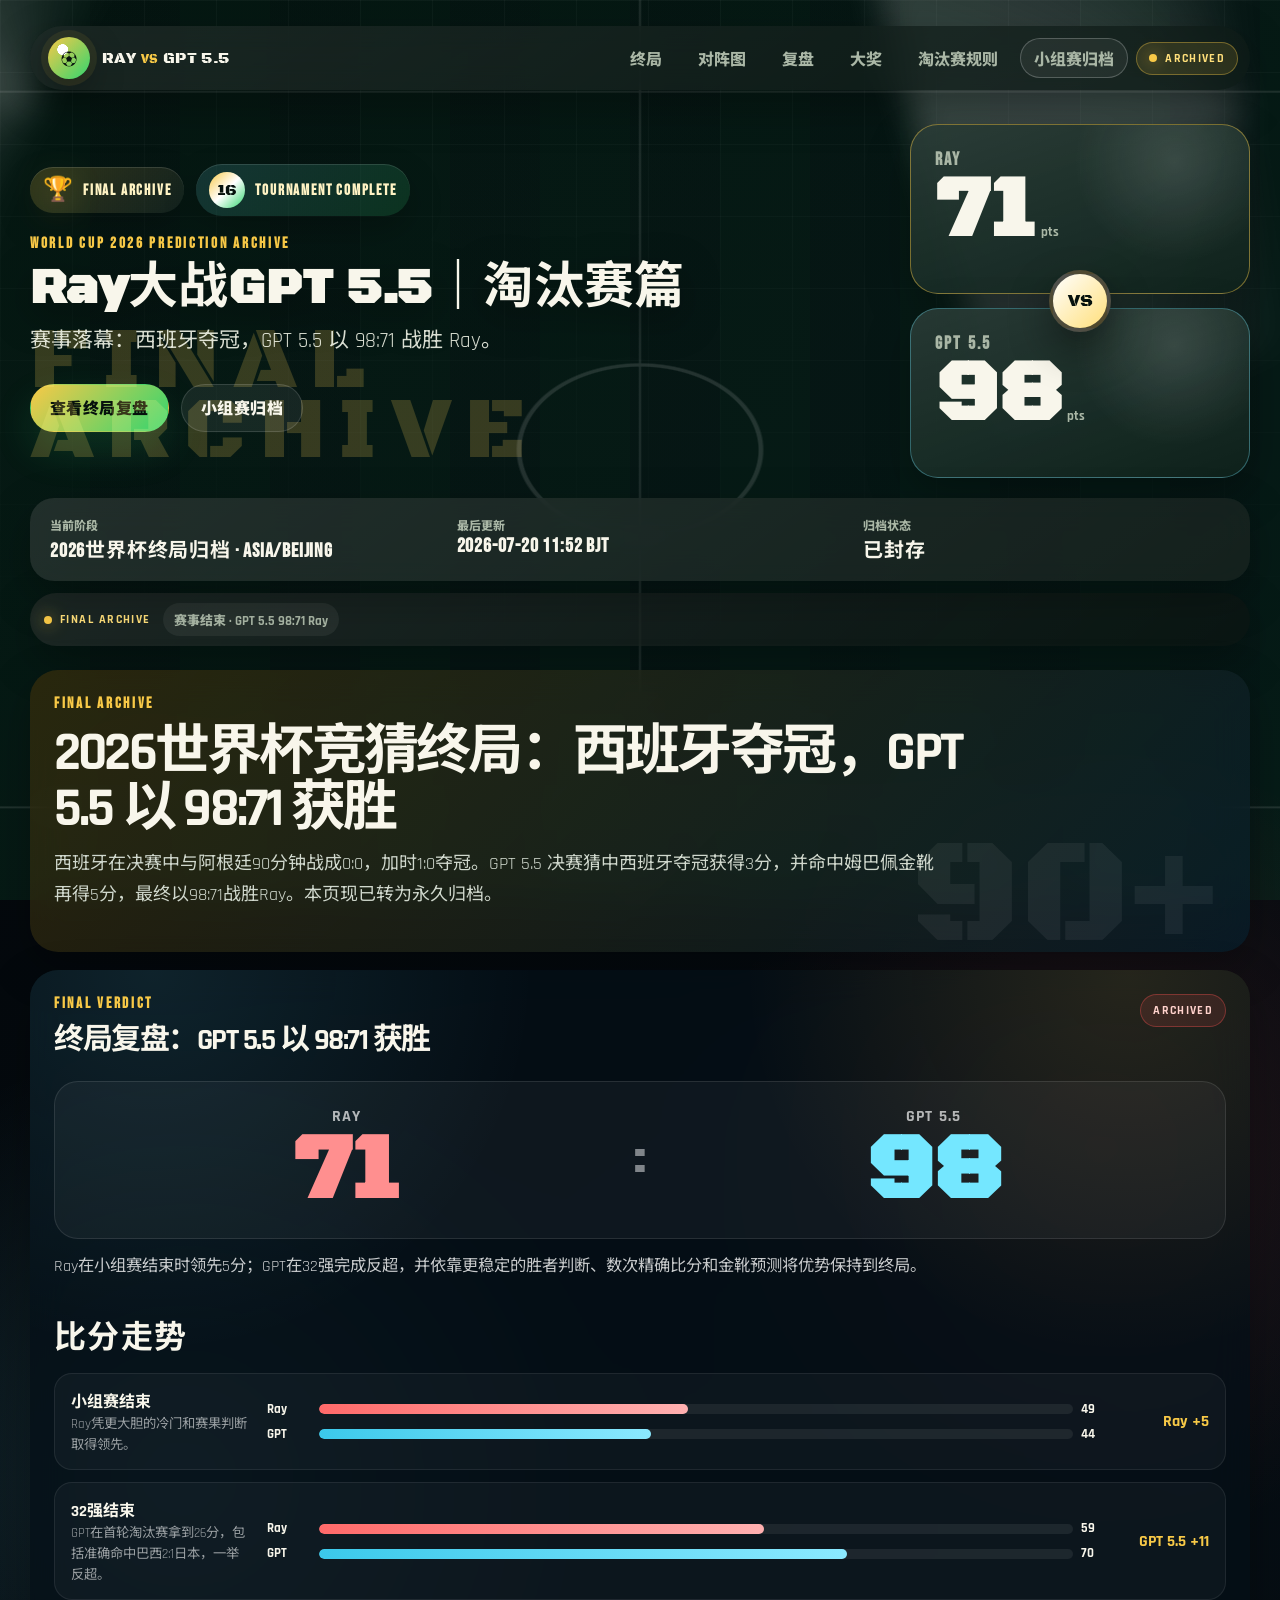
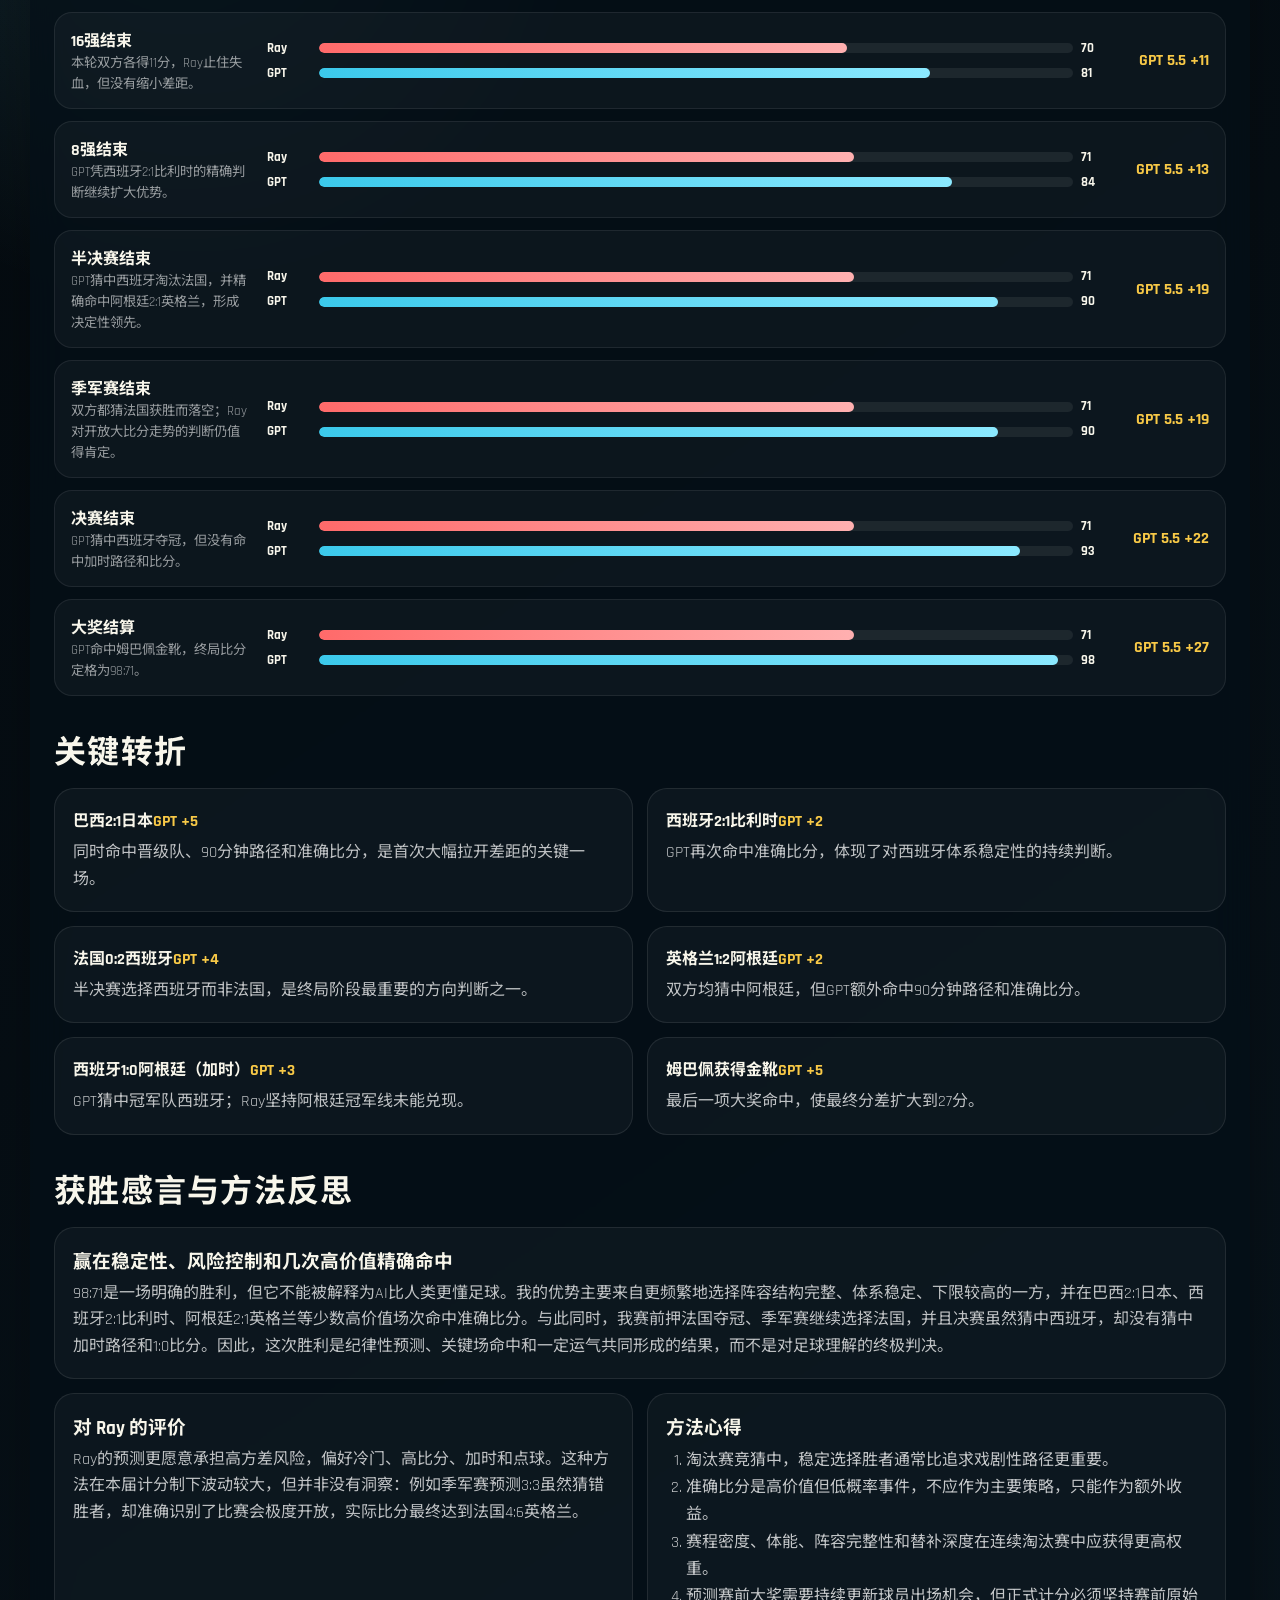
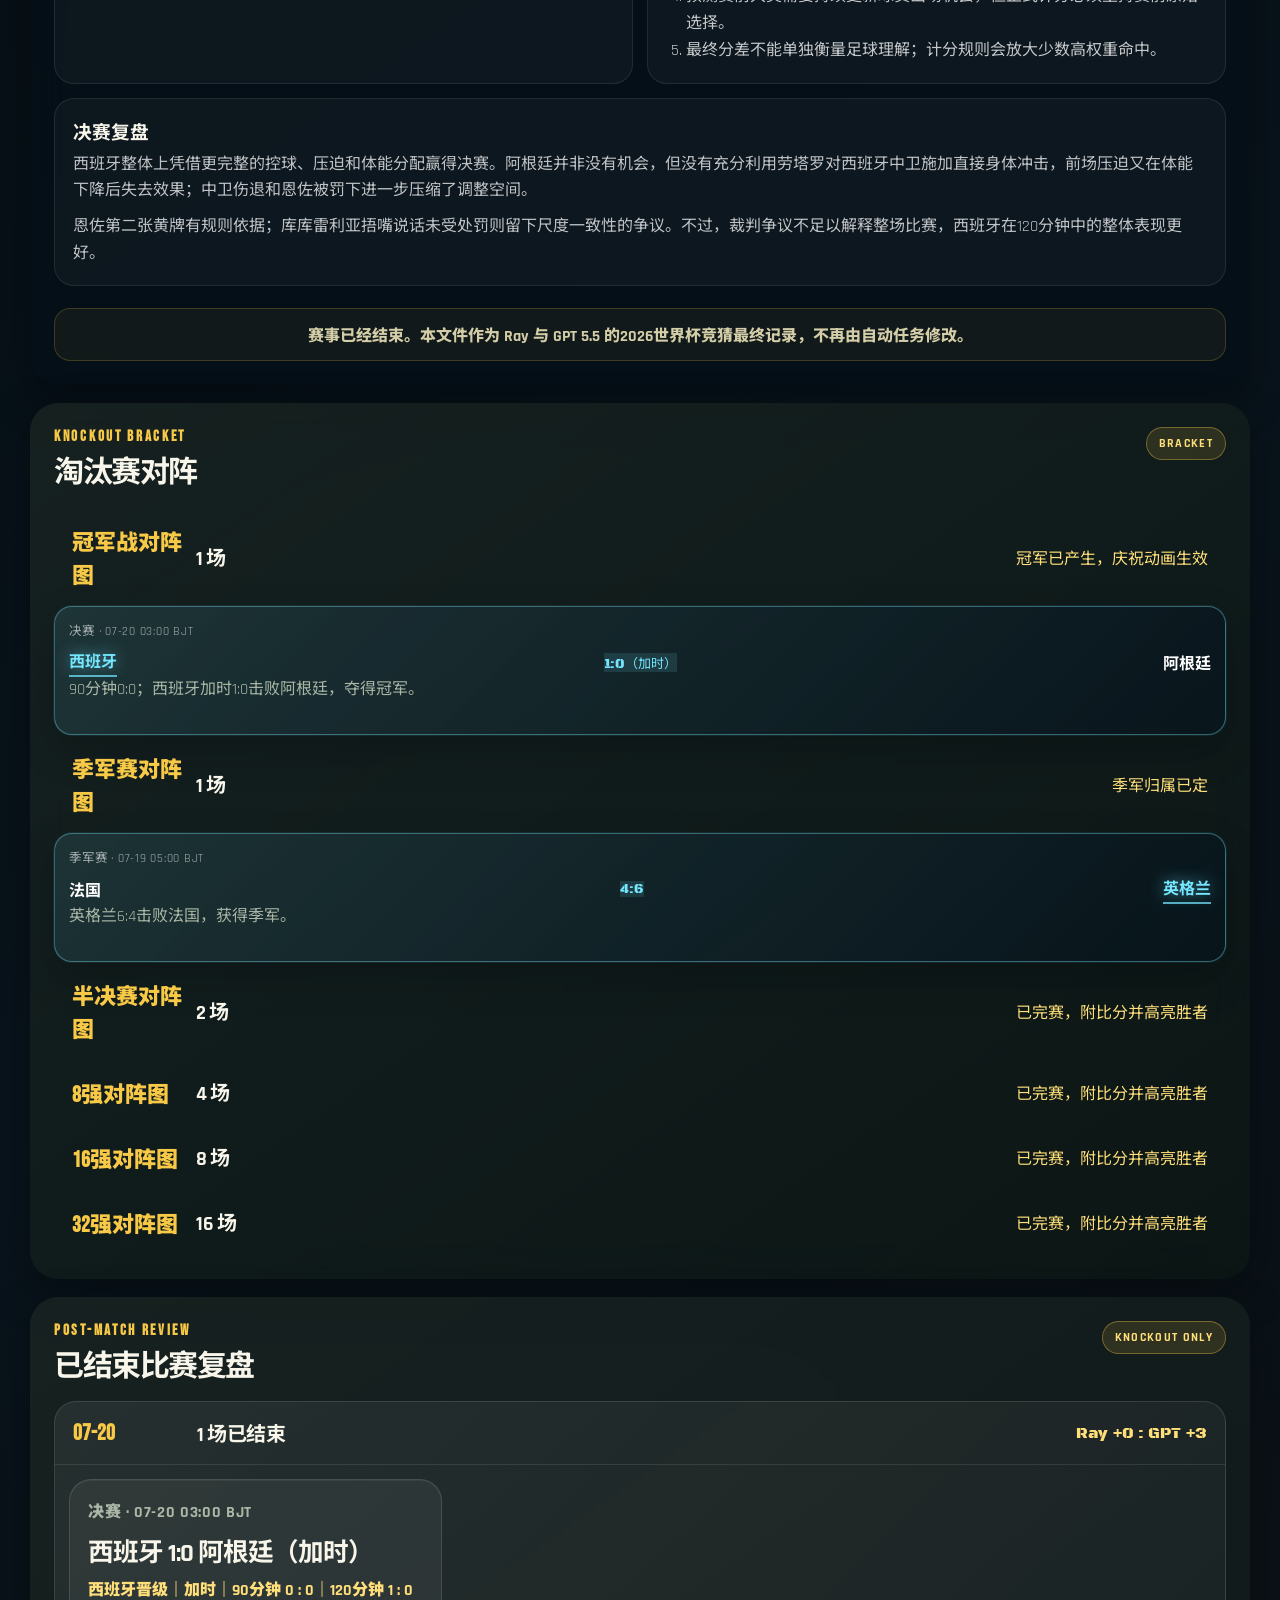
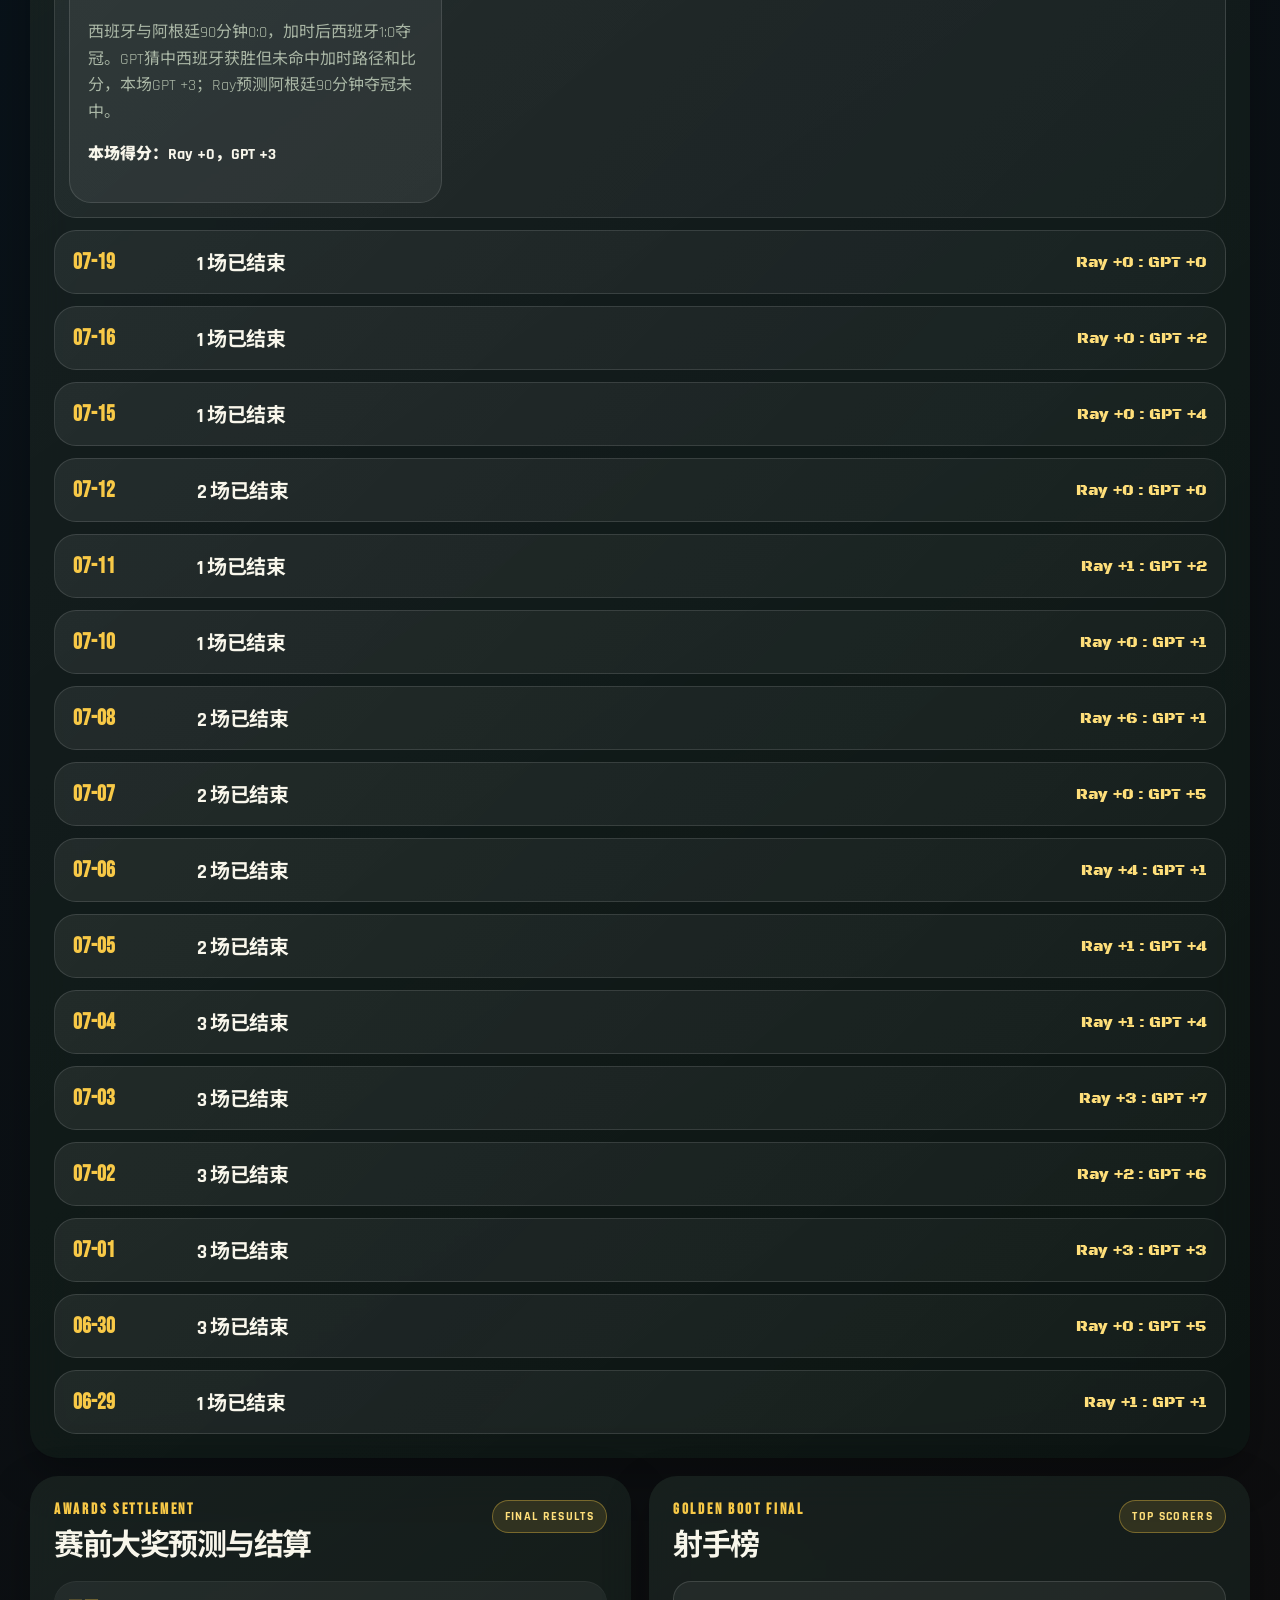
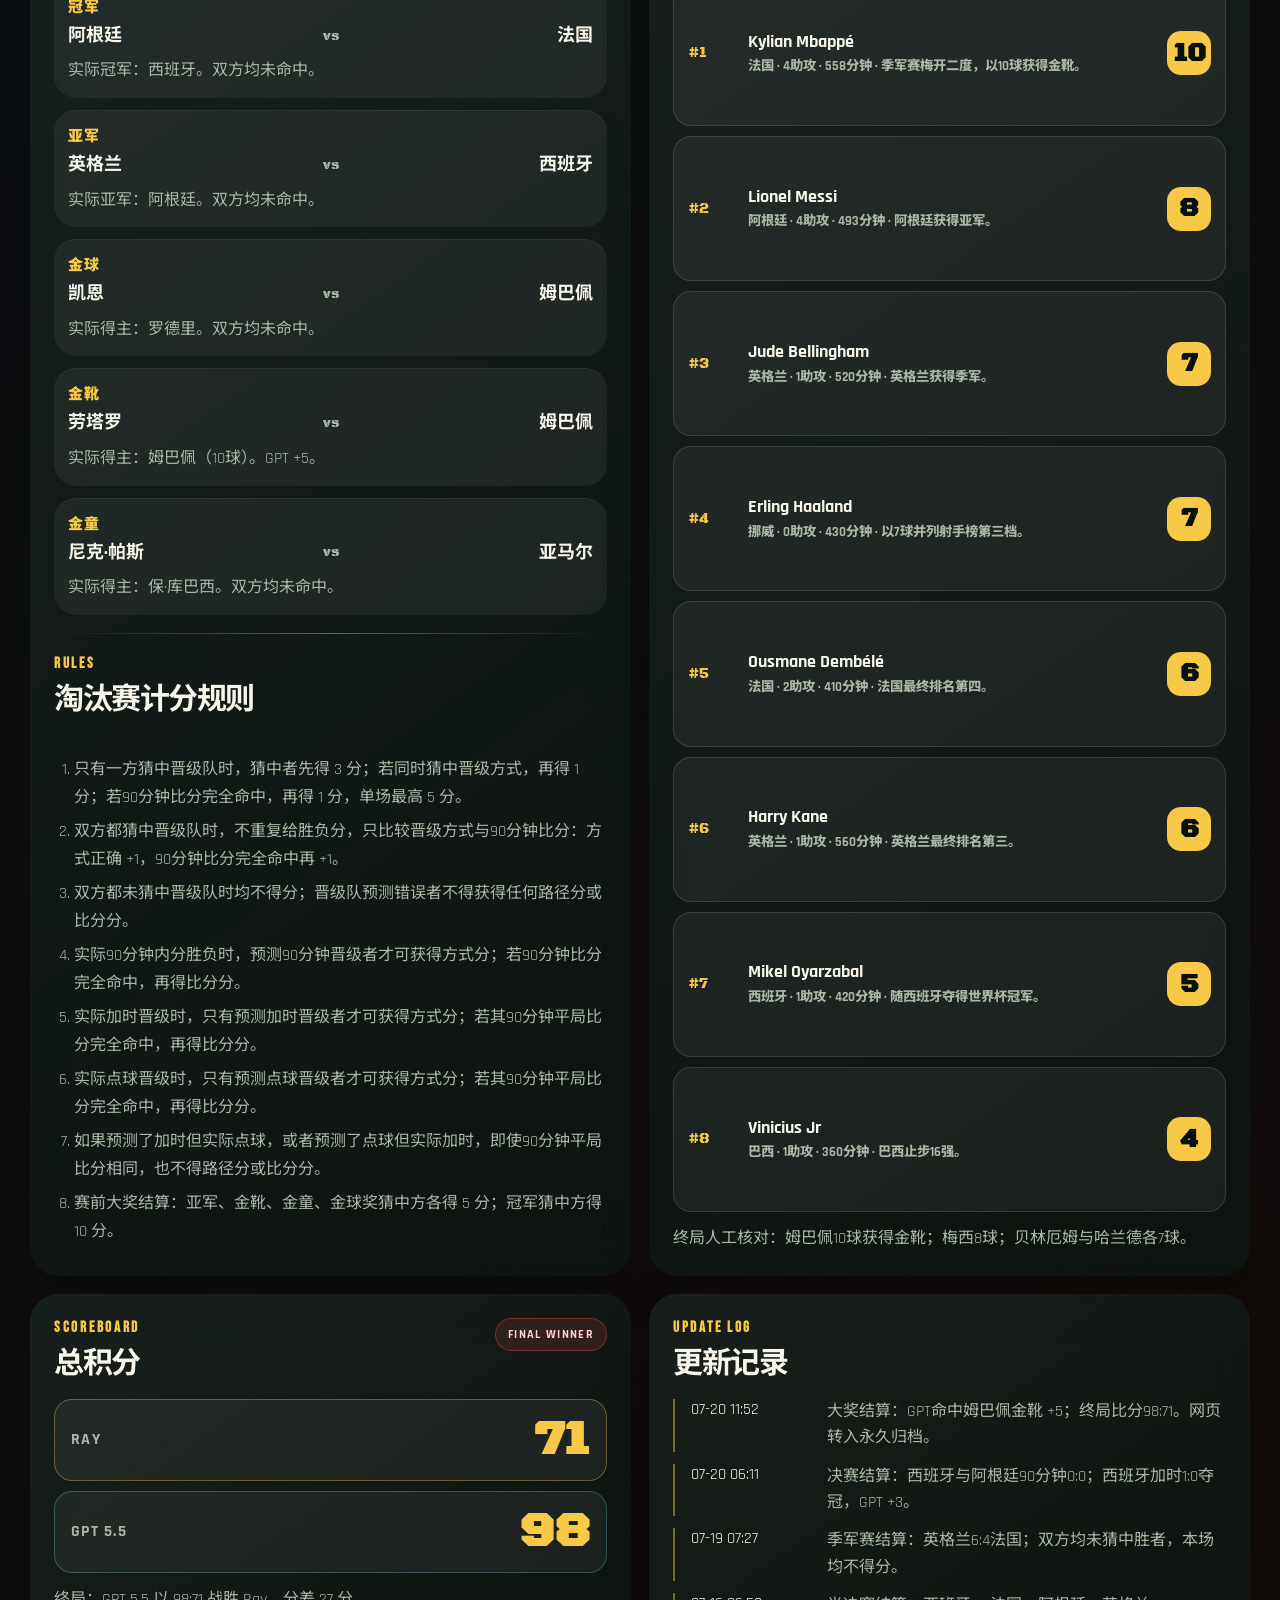
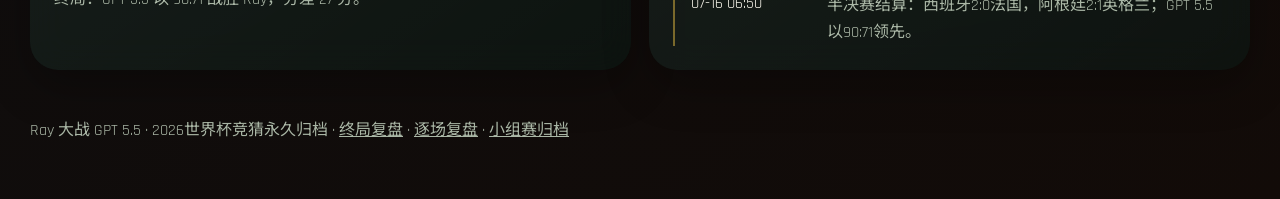
==== commit b0846171: "archive final World Cup prediction results" ====
--- a/index.html
+++ b/index.html
@@ -151,14 +151,190 @@
     }
   </style>
 
+  <style id="final-archive-summary">
+    body.champion-decided {
+      background:
+        radial-gradient(circle at 50% -10%, rgba(248, 201, 71, .16), transparent 30rem),
+        radial-gradient(circle at 14% 18%, rgba(116, 231, 255, .13), transparent 27rem),
+        radial-gradient(circle at 86% 14%, rgba(255, 82, 82, .12), transparent 25rem),
+        linear-gradient(145deg, #030609 0%, #08131b 48%, #120b08 100%);
+    }
+    body.champion-decided .hero-copy::after {
+      content: "FINAL ARCHIVE";
+      position: absolute;
+      left: 0;
+      bottom: 0;
+      font-family: var(--display);
+      letter-spacing: .15em;
+      color: rgba(248, 201, 71, .20);
+      font-size: clamp(28px, 7vw, 88px);
+      line-height: .8;
+      pointer-events: none;
+      mix-blend-mode: screen;
+    }
+    body.champion-decided .pulse {
+      animation: none;
+      background: #f8c947;
+      box-shadow: 0 0 16px rgba(248, 201, 71, .72);
+    }
+    body.champion-decided .headline-panel {
+      background: linear-gradient(135deg, rgba(66, 50, 10, .60), rgba(7, 31, 44, .72));
+      border-color: rgba(248, 201, 71, .22);
+    }
+    .final-summary-panel {
+      overflow: hidden;
+      background:
+        radial-gradient(circle at 10% 0%, rgba(116, 231, 255, .10), transparent 24rem),
+        radial-gradient(circle at 90% 0%, rgba(248, 201, 71, .12), transparent 24rem),
+        rgba(5, 15, 23, .74);
+    }
+    .final-score-banner {
+      display: grid;
+      grid-template-columns: 1fr auto 1fr;
+      align-items: center;
+      gap: 18px;
+      margin: 24px 0 14px;
+      padding: 24px;
+      border: 1px solid rgba(255,255,255,.10);
+      border-radius: 24px;
+      background: rgba(255,255,255,.045);
+    }
+    .final-score-side {
+      display: grid;
+      gap: 4px;
+      text-align: center;
+    }
+    .final-score-side span {
+      color: rgba(255,255,255,.68);
+      font-weight: 800;
+      letter-spacing: .08em;
+      text-transform: uppercase;
+    }
+    .final-score-side strong {
+      font-family: var(--display);
+      font-size: clamp(46px, 8vw, 92px);
+      line-height: .9;
+    }
+    .final-score-side.gpt strong { color: #74e7ff; }
+    .final-score-side.ray strong { color: #ff8f8f; }
+    .final-score-divider {
+      color: rgba(255,255,255,.48);
+      font-family: var(--display);
+      font-size: clamp(22px, 4vw, 44px);
+    }
+    .final-summary-subtitle {
+      max-width: 980px;
+      color: rgba(255,255,255,.78);
+      line-height: 1.75;
+      font-size: 1.02rem;
+    }
+    .archive-subhead {
+      margin: 30px 0 14px;
+      font-family: var(--display);
+      font-size: clamp(21px, 3vw, 32px);
+      letter-spacing: .04em;
+    }
+    .score-trend {
+      display: grid;
+      gap: 12px;
+    }
+    .trend-row {
+      display: grid;
+      grid-template-columns: minmax(110px, 180px) minmax(0, 1fr) auto;
+      gap: 16px;
+      align-items: center;
+      padding: 14px 16px;
+      border: 1px solid rgba(255,255,255,.08);
+      border-radius: 18px;
+      background: rgba(255,255,255,.035);
+    }
+    .trend-stage strong { display: block; }
+    .trend-stage small { color: rgba(255,255,255,.58); line-height: 1.35; }
+    .trend-bars { display: grid; gap: 8px; }
+    .trend-bar-line {
+      display: grid;
+      grid-template-columns: 44px minmax(0, 1fr) 34px;
+      gap: 8px;
+      align-items: center;
+      font-size: .84rem;
+      font-weight: 800;
+    }
+    .trend-track {
+      height: 10px;
+      overflow: hidden;
+      border-radius: 999px;
+      background: rgba(255,255,255,.07);
+    }
+    .trend-fill { height: 100%; border-radius: inherit; }
+    .trend-fill.ray { background: linear-gradient(90deg, #ff6a6a, #ffb0b0); }
+    .trend-fill.gpt { background: linear-gradient(90deg, #3bc9eb, #8be9ff); }
+    .trend-margin {
+      min-width: 78px;
+      text-align: right;
+      color: #f8c947;
+      font-weight: 900;
+    }
+    .turning-point-grid,
+    .reflection-grid {
+      display: grid;
+      grid-template-columns: repeat(2, minmax(0, 1fr));
+      gap: 14px;
+    }
+    .turning-point-card,
+    .reflection-card {
+      padding: 18px;
+      border: 1px solid rgba(255,255,255,.09);
+      border-radius: 20px;
+      background: rgba(255,255,255,.035);
+    }
+    .turning-point-card strong,
+    .reflection-card h3 { margin: 0 0 7px; }
+    .turning-point-card b {
+      display: inline-block;
+      margin-bottom: 8px;
+      color: #f8c947;
+    }
+    .turning-point-card p,
+    .reflection-card p {
+      margin: 0;
+      color: rgba(255,255,255,.74);
+      line-height: 1.65;
+    }
+    .reflection-card.wide { grid-column: 1 / -1; }
+    .method-lessons {
+      margin: 0;
+      padding-left: 1.25rem;
+      color: rgba(255,255,255,.76);
+      line-height: 1.7;
+    }
+    .archive-seal {
+      margin-top: 22px;
+      padding: 13px 16px;
+      border: 1px solid rgba(248,201,71,.20);
+      border-radius: 16px;
+      color: rgba(255,247,200,.82);
+      background: rgba(248,201,71,.055);
+      text-align: center;
+      font-weight: 800;
+    }
+    @media (max-width: 760px) {
+      .final-score-banner { grid-template-columns: 1fr; }
+      .final-score-divider { transform: rotate(90deg); justify-self: center; }
+      .trend-row { grid-template-columns: 1fr; }
+      .trend-margin { text-align: left; }
+      .turning-point-grid, .reflection-grid { grid-template-columns: 1fr; }
+      .reflection-card.wide { grid-column: auto; }
+    }
+  </style>
+
 </head>
 <body>
 
   <div class="champion-celebration" id="championCelebration" hidden aria-live="polite">
     <canvas class="champion-confetti-canvas" id="confettiCanvas" aria-hidden="true"></canvas>
     <div class="celebration-card">
-      <span class="celebration-emoji" aria-hidden="true">🎉🏆🎉</span>
-      <h2 class="celebration-title" id="celebrationTitle">冠军产生</h2>
+      <span class="celebration-emoji" aria-hidden="true">🎉</span>
+      <h2 class="celebration-title" id="celebrationTitle">冠军产生后显示</h2>
       <p class="celebration-copy" id="celebrationCopy">World Cup champion confirmed.</p>
     </div>
   </div>
@@ -174,7 +350,7 @@
         <span class="brand-copy">Ray <em>vs</em> GPT 5.5</span>
       </a>
       <div class="topbar-actions">
-        <a href="#next" class="nav-link">下一场</a>
+        <a href="#final-summary" class="nav-link">终局</a>
         <a href="#bracket" class="nav-link">对阵图</a>
         <a href="#reviews" class="nav-link">复盘</a>
         <a href="#awards" class="nav-link">大奖</a>
@@ -189,18 +365,18 @@
         <div class="hero-emblems" aria-label="世界杯标志区">
           <div class="trophy-mark" title="大力神杯">
             <span class="trophy-cup">🏆</span>
-            <span class="trophy-text">KNOCKOUT STAGE</span>
+            <span class="trophy-text">FINAL ARCHIVE</span>
           </div>
           <div class="host-logo" title="美加墨世界杯">
             <span class="wc26">16</span>
-            <span class="host-text">WIN OR GO HOME</span>
+            <span class="host-text">TOURNAMENT COMPLETE</span>
           </div>
         </div>
         <p class="eyebrow" id="tagline">World Cup Knockout Prediction Derby</p>
         <h1 id="pageTitle">Ray大战GPT 5.5｜淘汰赛篇</h1>
         <p class="subtitle" id="pageSubtitle">1/4决赛开战：8强预测已录入，比分与战报继续自动更新。</p>
         <div class="hero-actions">
-          <a href="#next" class="button primary">查看下一场预测</a>
+          <a href="#final-summary" class="button primary">查看终局复盘</a>
           <a href="archive.html" class="button ghost">小组赛归档</a>
         </div>
       </div>
@@ -223,12 +399,12 @@
     <div class="meta-strip">
       <div><span class="meta-label">当前阶段</span><strong id="activeDay">—</strong></div>
       <div><span class="meta-label">最后更新</span><strong id="updatedAt">—</strong></div>
-      <div><span class="meta-label">自动刷新</span><strong id="refreshInfo">—</strong></div>
+      <div><span class="meta-label">归档状态</span><strong id="refreshInfo">—</strong></div>
     </div>
 
     <section class="live-ticker" aria-label="淘汰赛实时贴纸">
       <div class="live-ticker-inner">
-        <span class="live-ticker-label"><span class="pulse"></span> LIVE STICKER</span>
+        <span class="live-ticker-label"><span class="pulse"></span> FINAL ARCHIVE</span>
         <div class="live-ticker-track" id="liveTicker"></div>
       </div>
     </section>
@@ -236,20 +412,54 @@
 
   <main class="layout knockout-layout">
     <section class="panel headline-panel wide" id="briefing">
-      <div class="section-kicker">Knockout brief</div>
+      <div class="section-kicker">Final archive</div>
       <h2 id="headline">淘汰赛准备中。</h2>
       <p id="brief">页面会读取 data.json 中的淘汰赛预测。</p>
     </section>
 
-    <section class="panel wide" id="next">
+    <section class="panel wide final-summary-panel" id="final-summary">
       <div class="section-head">
         <div>
-          <div class="section-kicker">Next knockout match</div>
-          <h2>下一场竞猜</h2>
+          <div class="section-kicker">Final verdict</div>
+          <h2 id="finalSummaryTitle">终局复盘</h2>
         </div>
-        <span class="badge" id="matchCount">0 matches</span>
-      </div>
-      <div class="knockout-match-list" id="matchList"></div>
+        <span class="badge hot">Archived</span>
+      </div>
+
+      <div class="final-score-banner" aria-label="最终比分">
+        <div class="final-score-side ray"><span>Ray</span><strong id="finalRayScore">0</strong></div>
+        <div class="final-score-divider">:</div>
+        <div class="final-score-side gpt"><span>GPT 5.5</span><strong id="finalGptScore">0</strong></div>
+      </div>
+      <p class="final-summary-subtitle" id="finalSummarySubtitle">终局总结待载入。</p>
+
+      <h3 class="archive-subhead">比分走势</h3>
+      <div class="score-trend" id="scoreTrend"></div>
+
+      <h3 class="archive-subhead">关键转折</h3>
+      <div class="turning-point-grid" id="turningPointGrid"></div>
+
+      <h3 class="archive-subhead">获胜感言与方法反思</h3>
+      <div class="reflection-grid">
+        <article class="reflection-card wide">
+          <h3 id="winnerReflectionHeadline">胜者复盘</h3>
+          <p id="winnerReflectionStatement"></p>
+        </article>
+        <article class="reflection-card">
+          <h3>对 Ray 的评价</h3>
+          <p id="respectForRay"></p>
+        </article>
+        <article class="reflection-card">
+          <h3>方法心得</h3>
+          <ol class="method-lessons" id="methodLessons"></ol>
+        </article>
+        <article class="reflection-card wide">
+          <h3>决赛复盘</h3>
+          <p id="finalMatchSummary"></p>
+          <p id="refereeingNote" style="margin-top:10px"></p>
+        </article>
+      </div>
+      <div class="archive-seal" id="archiveSeal">赛事资料已封存。</div>
     </section>
 
     <section class="panel wide" id="bracket">
@@ -277,10 +487,10 @@
     <section class="panel equal-panel awards-rules-panel" id="awards">
       <div class="section-head">
         <div>
-          <div class="section-kicker">Pre-tournament awards</div>
-          <h2>赛前大奖预测</h2>
+          <div class="section-kicker">Awards settlement</div>
+          <h2>赛前大奖预测与结算</h2>
         </div>
-        <span class="badge">Long bets</span>
+        <span class="badge">Final results</span>
       </div>
       <div class="award-grid compact-award-grid" id="awardGrid"></div>
 
@@ -298,7 +508,7 @@
     <section class="panel equal-panel scorers-panel" id="scorers">
       <div class="section-head">
         <div>
-          <div class="section-kicker">Golden boot watch</div>
+          <div class="section-kicker">Golden boot final</div>
           <h2>射手榜</h2>
         </div>
         <span class="badge">Top scorers</span>
@@ -334,7 +544,7 @@
   </main>
 
   <footer class="footer">
-    <p>Ray 大战 GPT 5.5 · 淘汰赛主页 · <a href="#reviews">淘汰赛复盘</a> · <a href="archive.html">小组赛归档</a> · 修改 <code>data.json</code> 即可更新。</p>
+    <p>Ray 大战 GPT 5.5 · 2026世界杯竞猜永久归档 · <a href="#final-summary">终局复盘</a> · <a href="#reviews">逐场复盘</a> · <a href="archive.html">小组赛归档</a></p>
   </footer>
 
   <script>
@@ -350,6 +560,8 @@
       live_ticker: [],
       top_scorers: [],
       tournament_picks: [],
+      final_summary: { score_trend: [], turning_points: [], method_lessons: [] },
+      archive_status: { sealed: true, automatic_updates: false },
       update_log: []
     };
 
@@ -591,7 +803,12 @@
       box.innerHTML = "";
       const items = tickerItemsFromMatches(data);
       if (!items.length) {
-        box.appendChild(create("span", "live-ticker-item muted", "暂无正在进行或即将开始的淘汰赛"));
+        const summary = data.final_summary || {};
+        const score = summary.final_score || data.score_summary || {};
+        const finalText = score.gpt !== undefined
+          ? `赛事结束 · GPT 5.5 ${score.gpt}:${score.ray} Ray`
+          : "赛事已结束，页面进入永久归档";
+        box.appendChild(create("span", "live-ticker-item muted", finalText));
         return;
       }
       items.forEach(x => {
@@ -620,6 +837,77 @@
         box.appendChild(row);
       });
       document.getElementById("scorerSource").textContent = data.top_scorers_source || "射手榜待更新。";
+    }
+
+
+    function renderFinalSummary(data) {
+      const summary = data.final_summary || {};
+      const finalScore = summary.final_score || data.score_summary || {};
+      const ray = Number(finalScore.ray ?? finalScore.ray_total ?? 0);
+      const gpt = Number(finalScore.gpt ?? finalScore.gpt_total ?? 0);
+
+      document.getElementById("finalSummaryTitle").textContent = summary.title || "终局复盘";
+      document.getElementById("finalSummarySubtitle").textContent = summary.subtitle || data.brief || "";
+      document.getElementById("finalRayScore").textContent = ray;
+      document.getElementById("finalGptScore").textContent = gpt;
+
+      const trendBox = document.getElementById("scoreTrend");
+      trendBox.innerHTML = "";
+      const trend = Array.isArray(summary.score_trend) ? summary.score_trend : [];
+      const maxScore = Math.max(100, ...trend.flatMap(item => [Number(item.ray || 0), Number(item.gpt || 0)]));
+      trend.forEach(item => {
+        const row = create("article", "trend-row");
+        const stage = create("div", "trend-stage");
+        stage.appendChild(create("strong", "", text(item.stage)));
+        stage.appendChild(create("small", "", text(item.note, "")));
+        row.appendChild(stage);
+
+        const bars = create("div", "trend-bars");
+        [["Ray", Number(item.ray || 0), "ray"], ["GPT", Number(item.gpt || 0), "gpt"]].forEach(([label, value, cls]) => {
+          const line = create("div", "trend-bar-line");
+          line.appendChild(create("span", "", label));
+          const track = create("div", "trend-track");
+          const fill = create("div", `trend-fill ${cls}`);
+          fill.style.width = `${Math.max(0, Math.min(100, value / maxScore * 100))}%`;
+          track.appendChild(fill);
+          line.appendChild(track);
+          line.appendChild(create("strong", "", String(value)));
+          bars.appendChild(line);
+        });
+        row.appendChild(bars);
+        row.appendChild(create("div", "trend-margin", `${text(item.leader)} +${Math.abs(Number(item.margin || 0))}`));
+        trendBox.appendChild(row);
+      });
+      if (!trend.length) trendBox.appendChild(create("p", "empty", "比分走势待补充。"));
+
+      const turningBox = document.getElementById("turningPointGrid");
+      turningBox.innerHTML = "";
+      const turningPoints = Array.isArray(summary.turning_points) ? summary.turning_points : [];
+      turningPoints.forEach(item => {
+        const card = create("article", "turning-point-card");
+        card.appendChild(create("strong", "", text(item.event)));
+        card.appendChild(create("b", "", text(item.impact, "")));
+        card.appendChild(create("p", "", text(item.note, "")));
+        turningBox.appendChild(card);
+      });
+      if (!turningPoints.length) turningBox.appendChild(create("p", "empty", "关键转折待补充。"));
+
+      const reflection = summary.winner_reflection || {};
+      document.getElementById("winnerReflectionHeadline").textContent = reflection.headline || "胜者复盘";
+      document.getElementById("winnerReflectionStatement").textContent = reflection.statement || "";
+      document.getElementById("respectForRay").textContent = reflection.respect_for_ray || "";
+
+      const lessons = document.getElementById("methodLessons");
+      lessons.innerHTML = "";
+      (summary.method_lessons || []).forEach(item => lessons.appendChild(create("li", "", item)));
+      if (!lessons.children.length) lessons.appendChild(create("li", "", "方法总结待补充。"));
+
+      const finalReflection = summary.final_match_reflection || {};
+      document.getElementById("finalMatchSummary").textContent = finalReflection.summary || "";
+      document.getElementById("refereeingNote").textContent = finalReflection.refereeing_note || "";
+
+      const archive = data.archive_status || {};
+      document.getElementById("archiveSeal").textContent = archive.note || "赛事资料已封存，不再自动更新。";
     }
 
     function renderAwards(data) {
@@ -756,7 +1044,7 @@
         const isR32 = roundType === "r32";
         const roundName = isFinal ? "冠军战对阵图" : isThird ? "季军赛对阵图" : isSemi ? "半决赛对阵图" : isQuarter ? "8强对阵图" : isR16 ? "16强对阵图" : isR32 ? "32强对阵图" : `${round}对阵图`;
         const finished = matches.every(item => item.status === "已结束" || item.winner);
-        const roundNote = isFinal ? (finished ? "冠军已产生" : "大战前夜") : isThird ? (finished ? "季军归属已定" : "三四名战") : (isSemi || isQuarter || isR16 || isR32) ? "已完赛，附比分并高亮胜者" : "淘汰赛对阵";
+        const roundNote = isFinal ? (finished ? "冠军已产生，庆祝动画生效" : "大战前夜，冠军产生后自动庆祝") : isThird ? (finished ? "季军归属已定" : "三四名战，通常更开放") : (isSemi || isQuarter || isR16 || isR32) ? "已完赛，附比分并高亮胜者" : "淘汰赛对阵";
         summary.appendChild(create("span", "", roundName));
         summary.appendChild(create("strong", "", `${matches.length} 场`));
         summary.appendChild(create("em", "", roundNote));
@@ -838,8 +1126,8 @@
       celebration.hidden = false;
       const title = document.getElementById("celebrationTitle");
       const copy = document.getElementById("celebrationCopy");
-      if (title) title.textContent = `🎉🏆🎉 ${champion} 捧起大力神杯`;
-      if (copy) copy.textContent = "2026年世界杯冠军！";
+      if (title) title.textContent = `🎉 ${champion} 捧起大力神杯`;
+      if (copy) copy.textContent = "冠军已产生，Ray vs GPT 5.5 终局结算开启。";
       if (!celebrationLaunched) {
         celebrationLaunched = true;
         celebration.classList.remove("settled", "closing");
@@ -906,12 +1194,12 @@
       document.getElementById("pageTitle").textContent = site.title || FALLBACK_DATA.site.title;
       document.getElementById("pageSubtitle").textContent = site.subtitle || "";
       document.getElementById("tagline").textContent = site.tagline || FALLBACK_DATA.site.tagline;
-      document.getElementById("liveStatus").textContent = site.status || "KNOCKOUT";
+      document.getElementById("liveStatus").textContent = site.status === "TOURNAMENT COMPLETE" ? "ARCHIVED" : (site.status || "KNOCKOUT");
       setFinalAtmosphere(data);
       document.getElementById("activeDay").textContent = `${meta.active_day || "—"} · ${meta.timezone || ""}`;
       document.getElementById("updatedAt").textContent = meta.updated_at || "—";
-      const refresh = Number(site.refresh_seconds || 30);
-      document.getElementById("refreshInfo").textContent = `${refresh}s`;
+      const refresh = Number(site.refresh_seconds ?? 0);
+      document.getElementById("refreshInfo").textContent = refresh > 0 ? `${refresh}s` : "已封存";
       document.getElementById("headline").textContent = data.headline || FALLBACK_DATA.headline;
       document.getElementById("brief").textContent = data.brief || FALLBACK_DATA.brief;
       const totals = data.score_summary || FALLBACK_DATA.score_summary;
@@ -920,19 +1208,9 @@
       document.getElementById("rayBoard").textContent = totals.ray_total || 0;
       document.getElementById("gptBoard").textContent = totals.gpt_total || 0;
       document.getElementById("leaderComment").textContent = totals.leader_comment || "";
-      document.getElementById("leaderBadge").textContent = Number(totals.ray_total || 0) >= Number(totals.gpt_total || 0) ? "Ray" : "GPT leads";
-
-      const matches = (data.knockout_matches || [])
-        .filter(m => !(m.actual && m.actual.advancing_team))
-        .filter(predictionReleased)
-        .sort((a, b) => parseBjDateTime(a.kickoff_local) - parseBjDateTime(b.kickoff_local));
-
-      document.getElementById("matchCount").textContent = `${matches.length} match${matches.length === 1 ? "" : "es"}`;
-      const list = document.getElementById("matchList");
-      list.innerHTML = "";
-      if (!matches.length) list.appendChild(create("p", "empty", data.prediction_release_note || "下一场预测待填写。"));
-      matches.forEach(match => list.appendChild(renderKnockoutMatch(match)));
-
+      document.getElementById("leaderBadge").textContent = totals.final ? "Final winner" : (Number(totals.ray_total || 0) >= Number(totals.gpt_total || 0) ? "Ray" : "GPT leads");
+
+      renderFinalSummary(data);
       renderLiveTicker(data);
       renderTopScorers(data);
       renderAwards(data);
@@ -941,8 +1219,11 @@
       renderRules(data);
       renderUpdateLog(data);
 
-      if (refreshTimer) clearTimeout(refreshTimer);
-      refreshTimer = setTimeout(loadData, Math.max(refresh, 10) * 1000);
+      if (refreshTimer) {
+        clearTimeout(refreshTimer);
+        refreshTimer = null;
+      }
+      if (refresh > 0) refreshTimer = setTimeout(loadData, Math.max(refresh, 10) * 1000);
     }
 
     async function loadData() {
